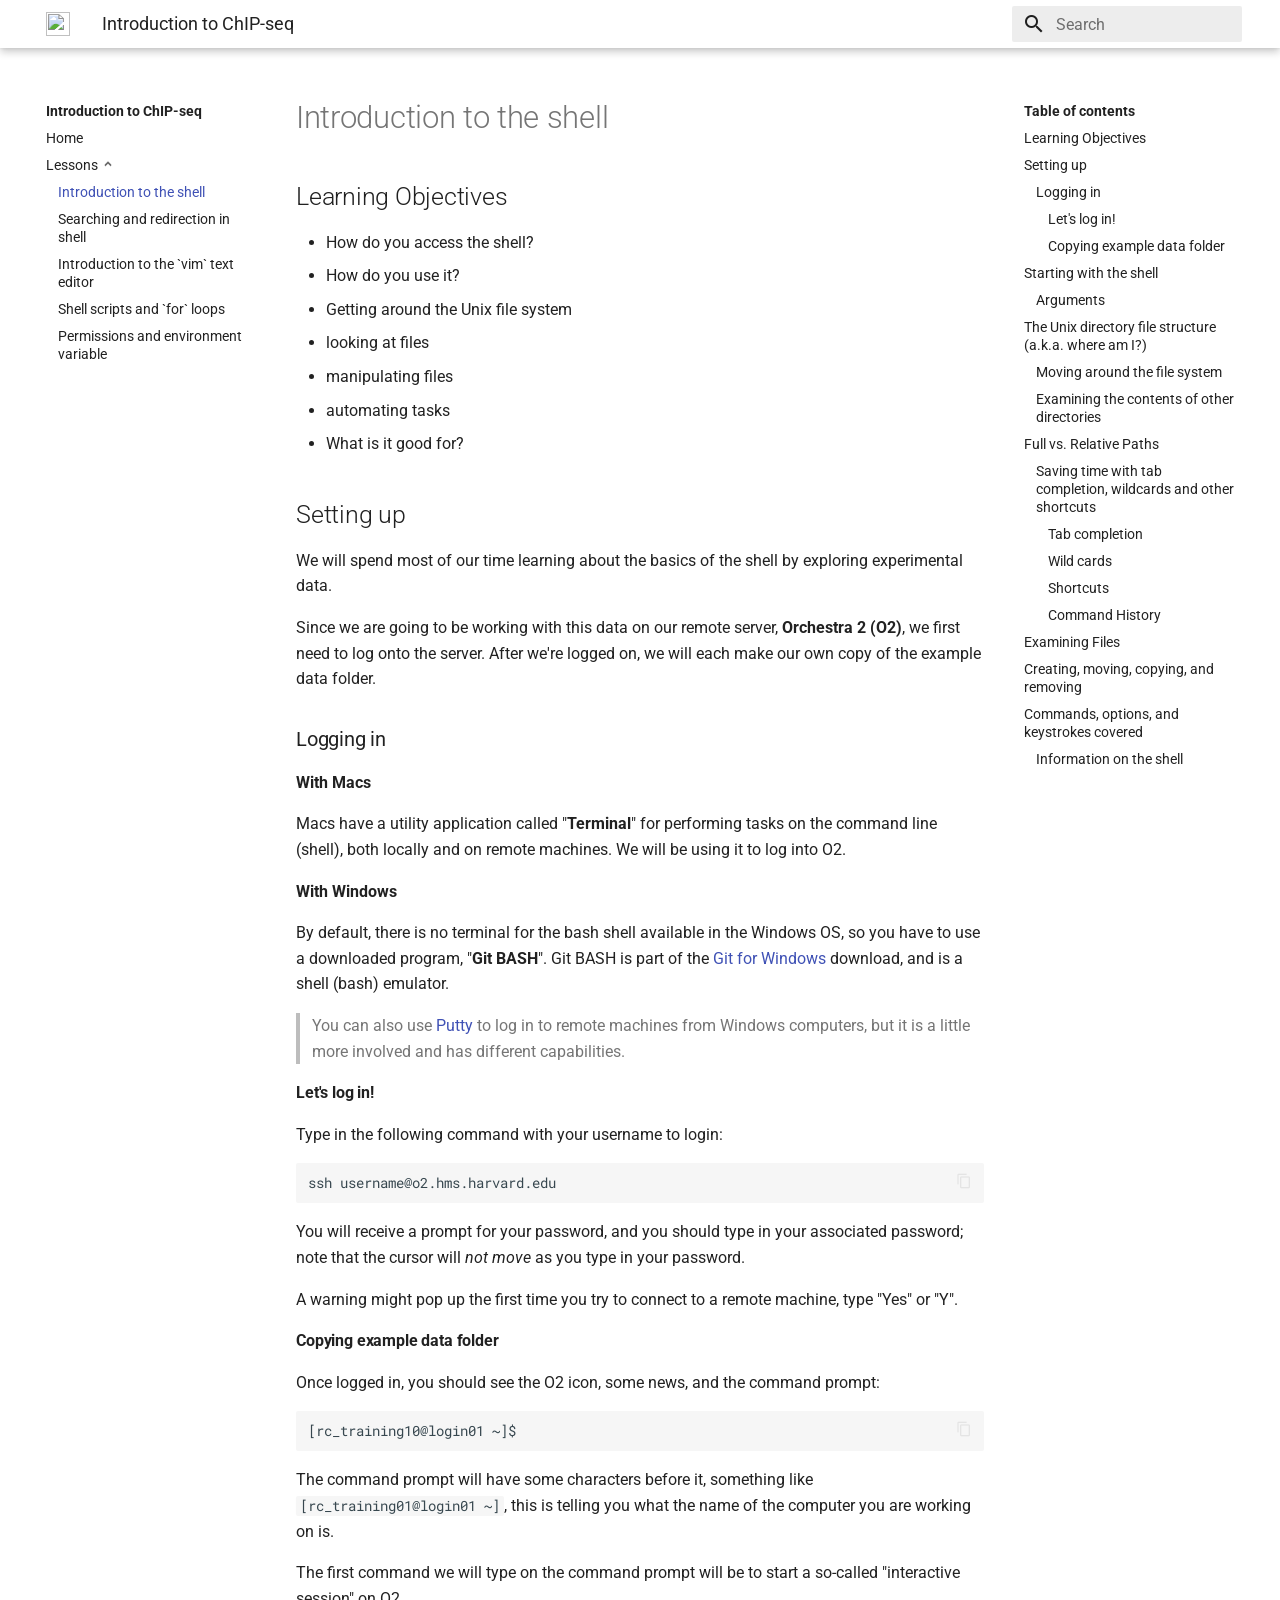
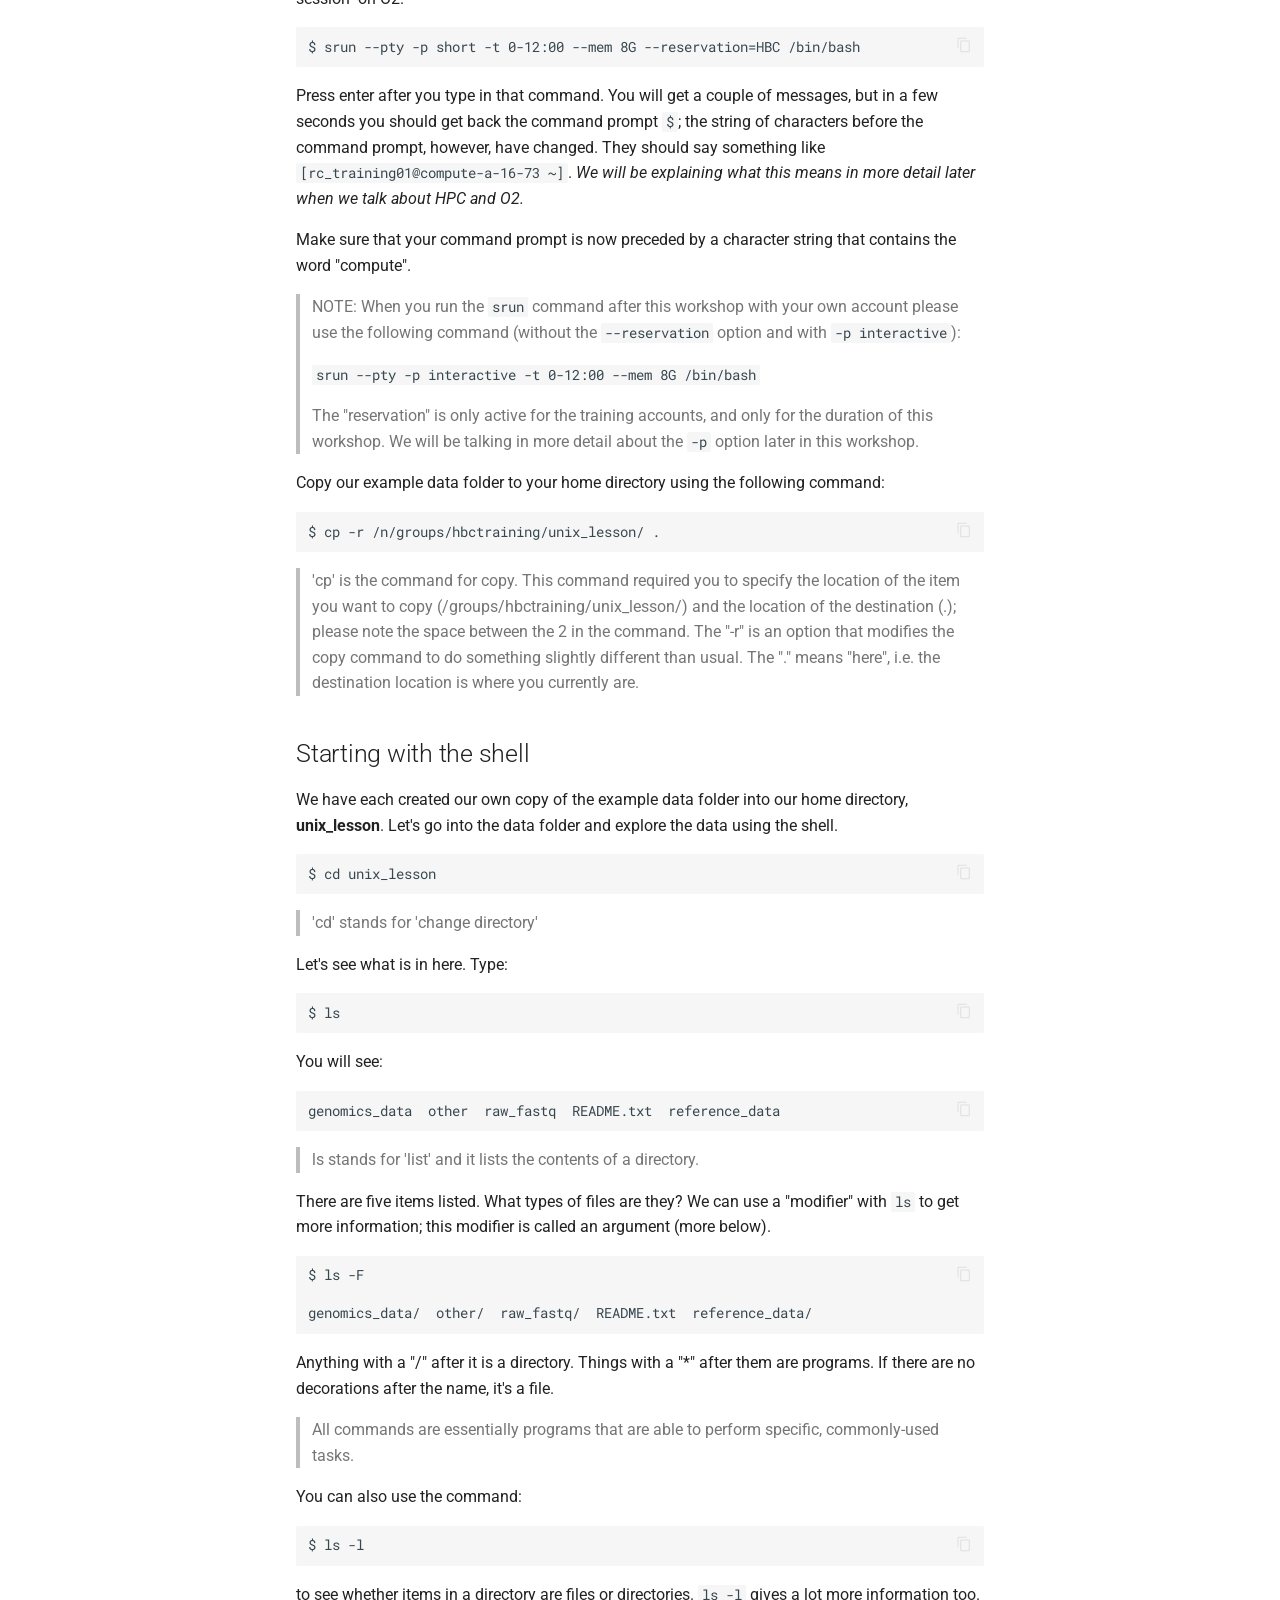
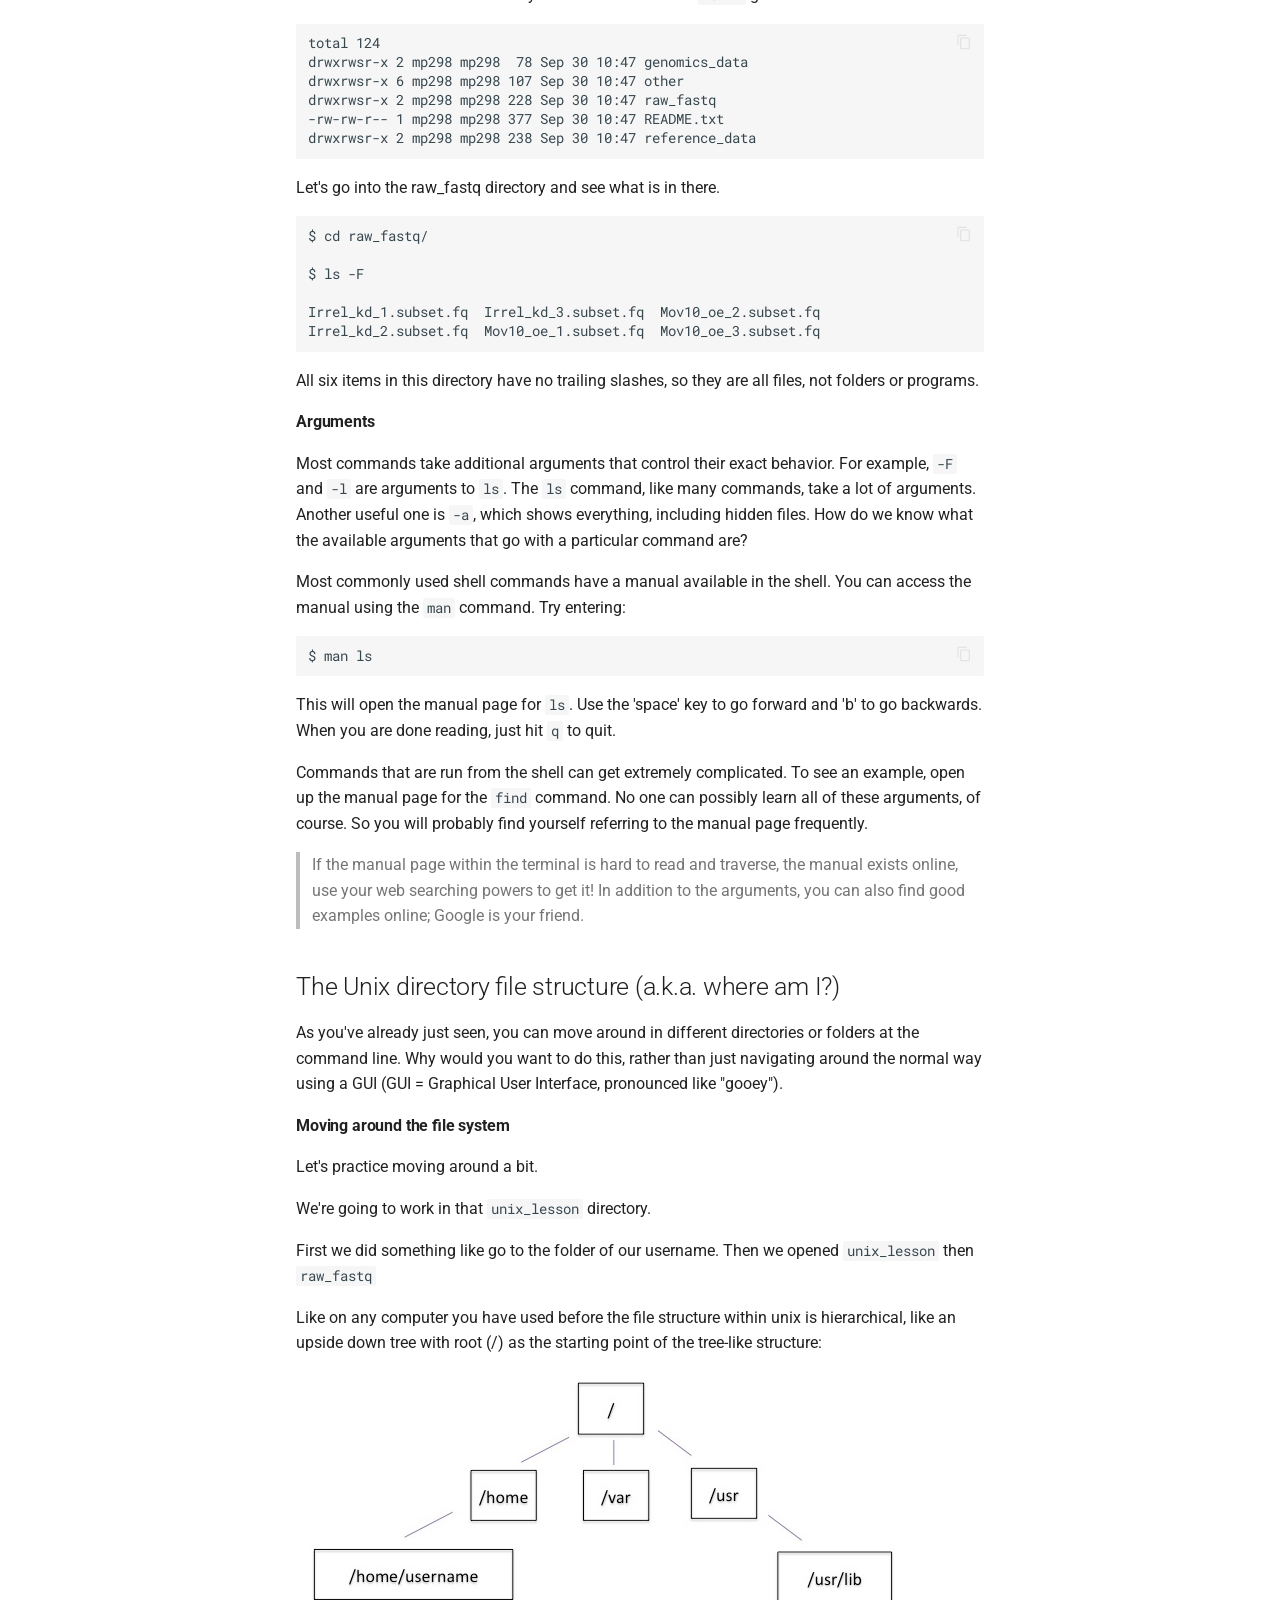
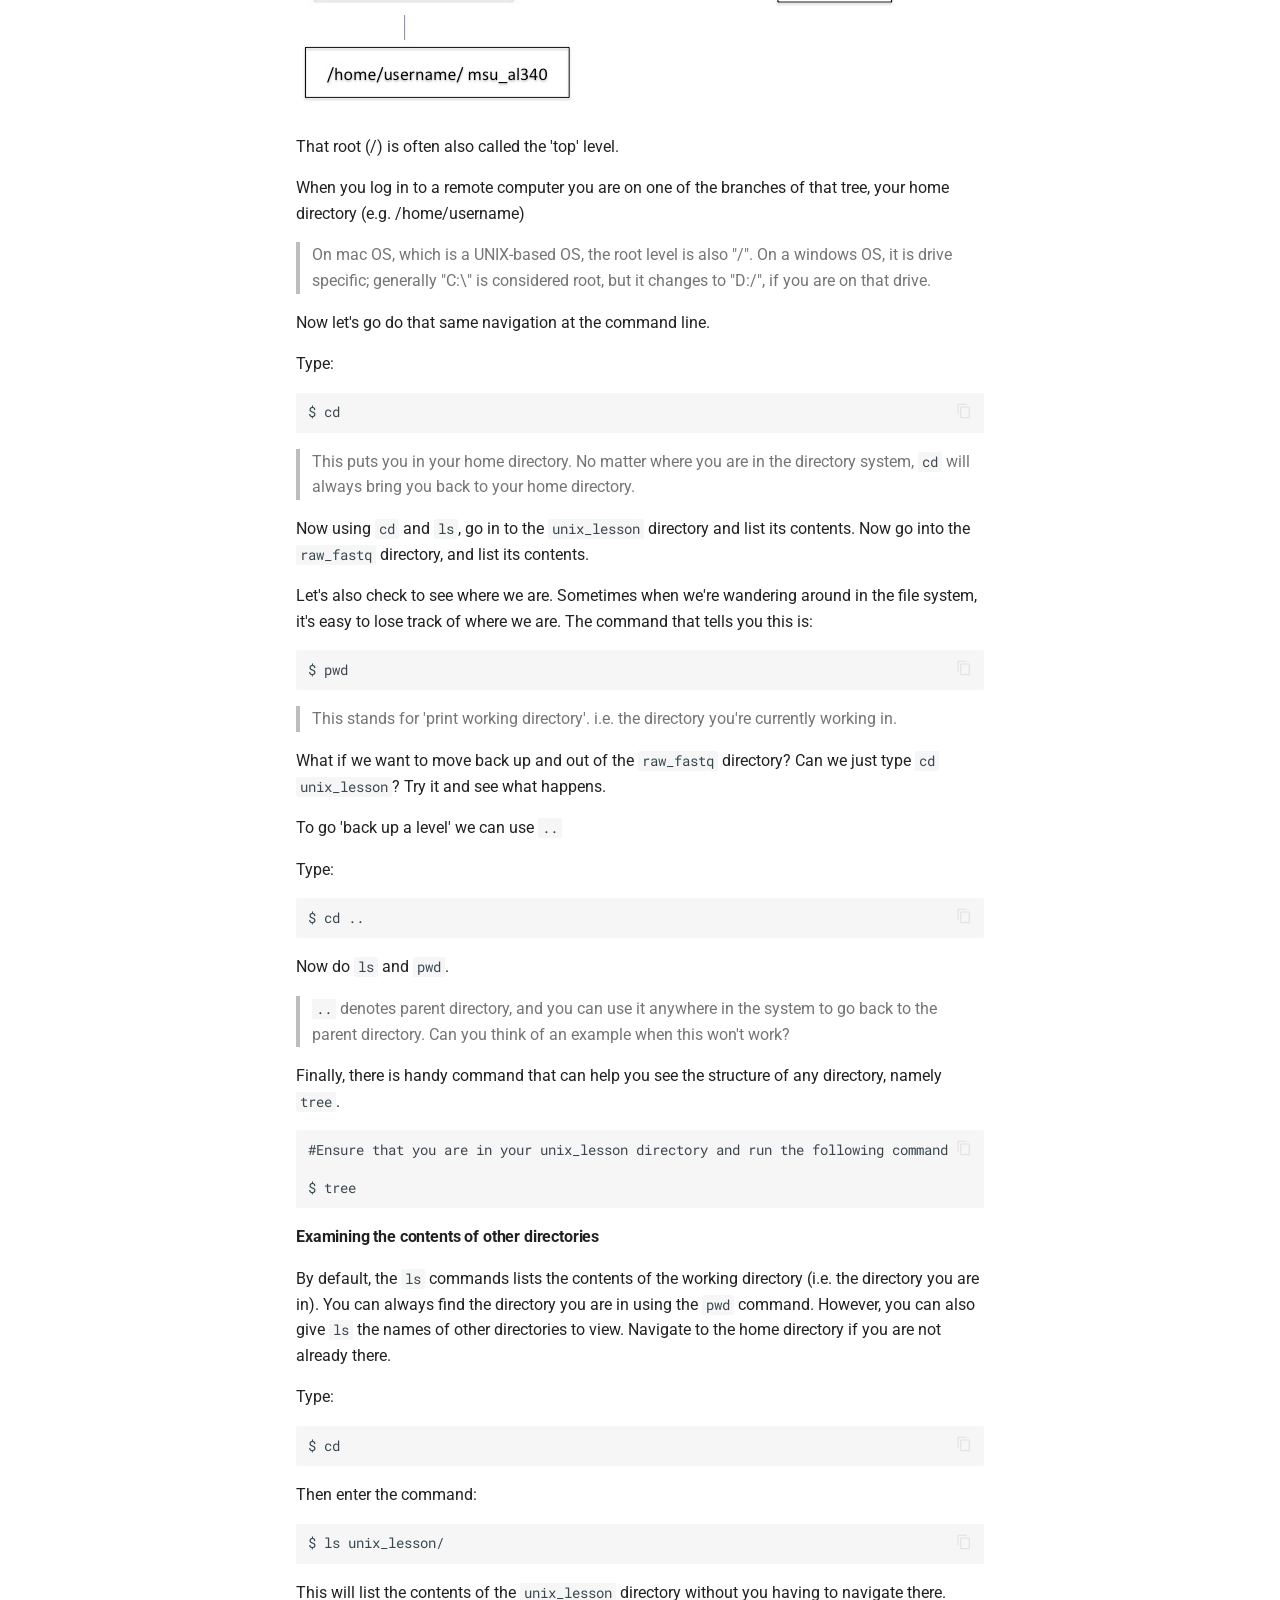
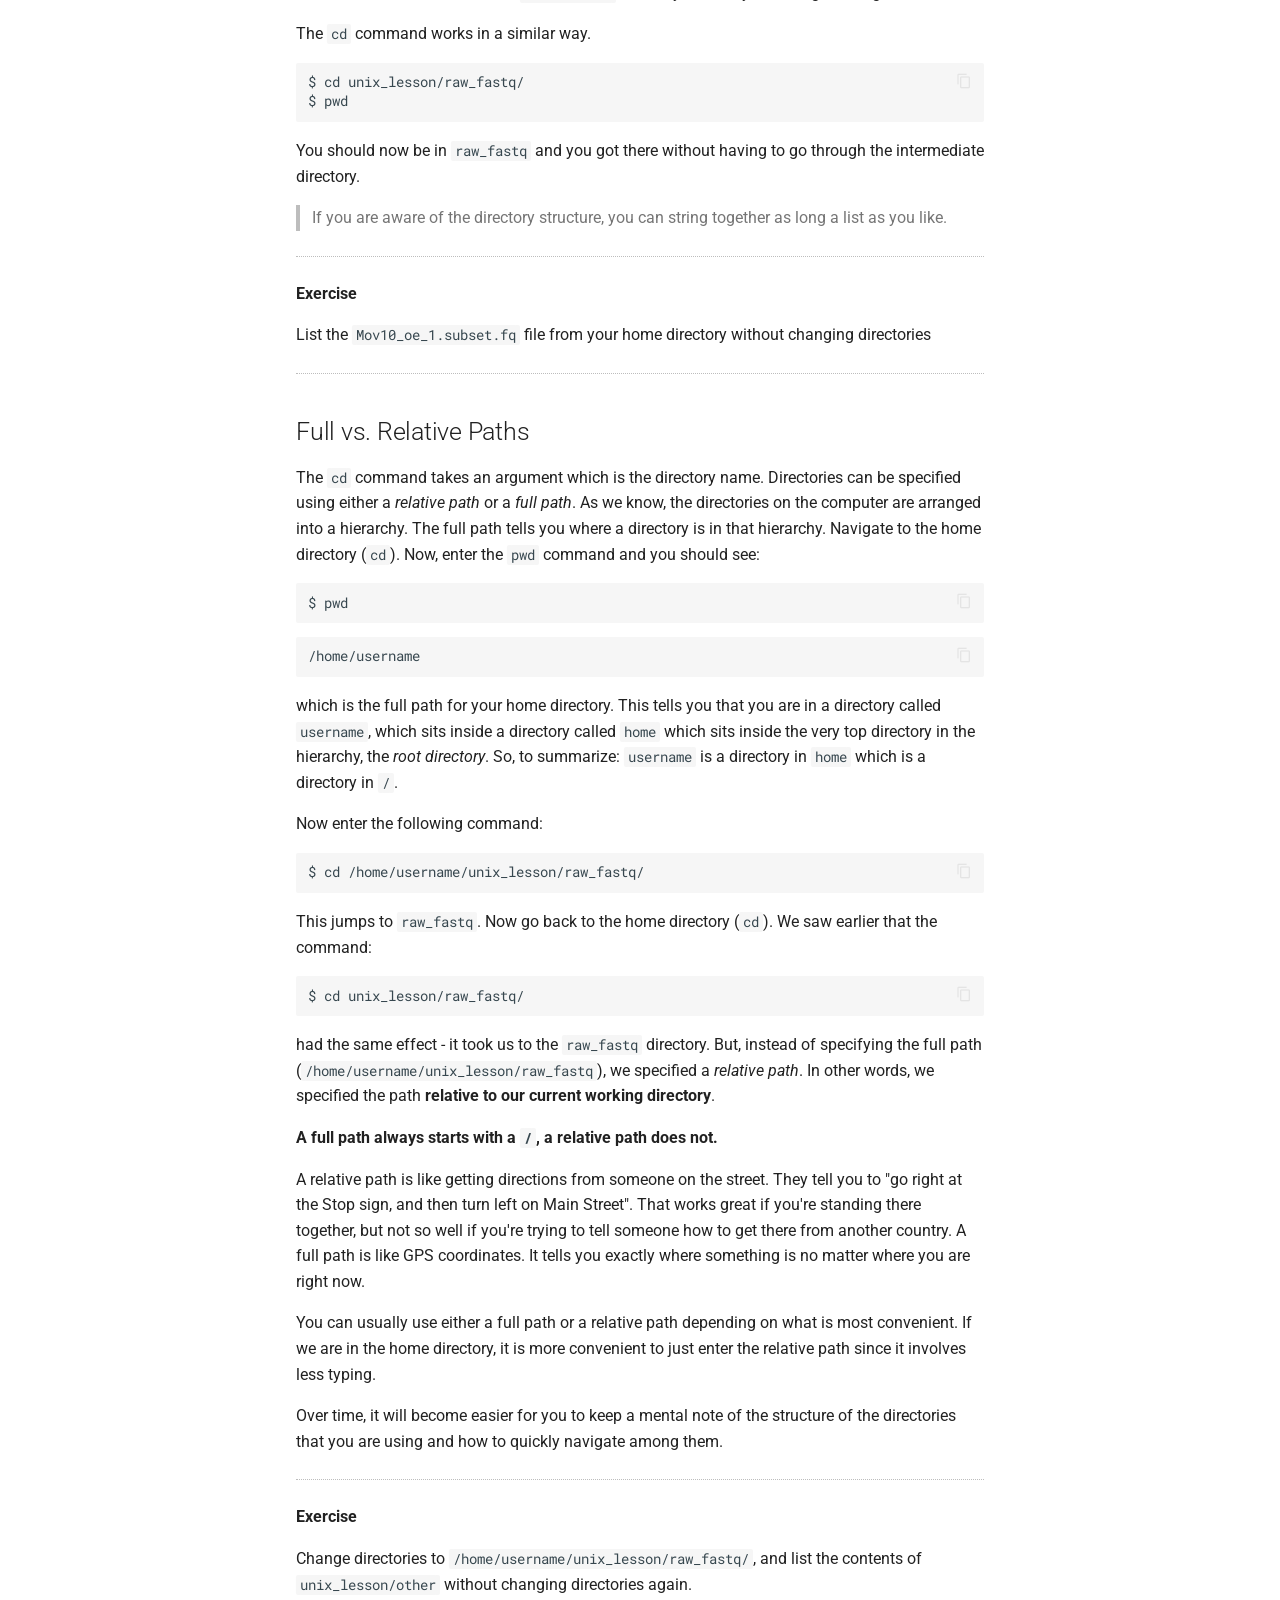
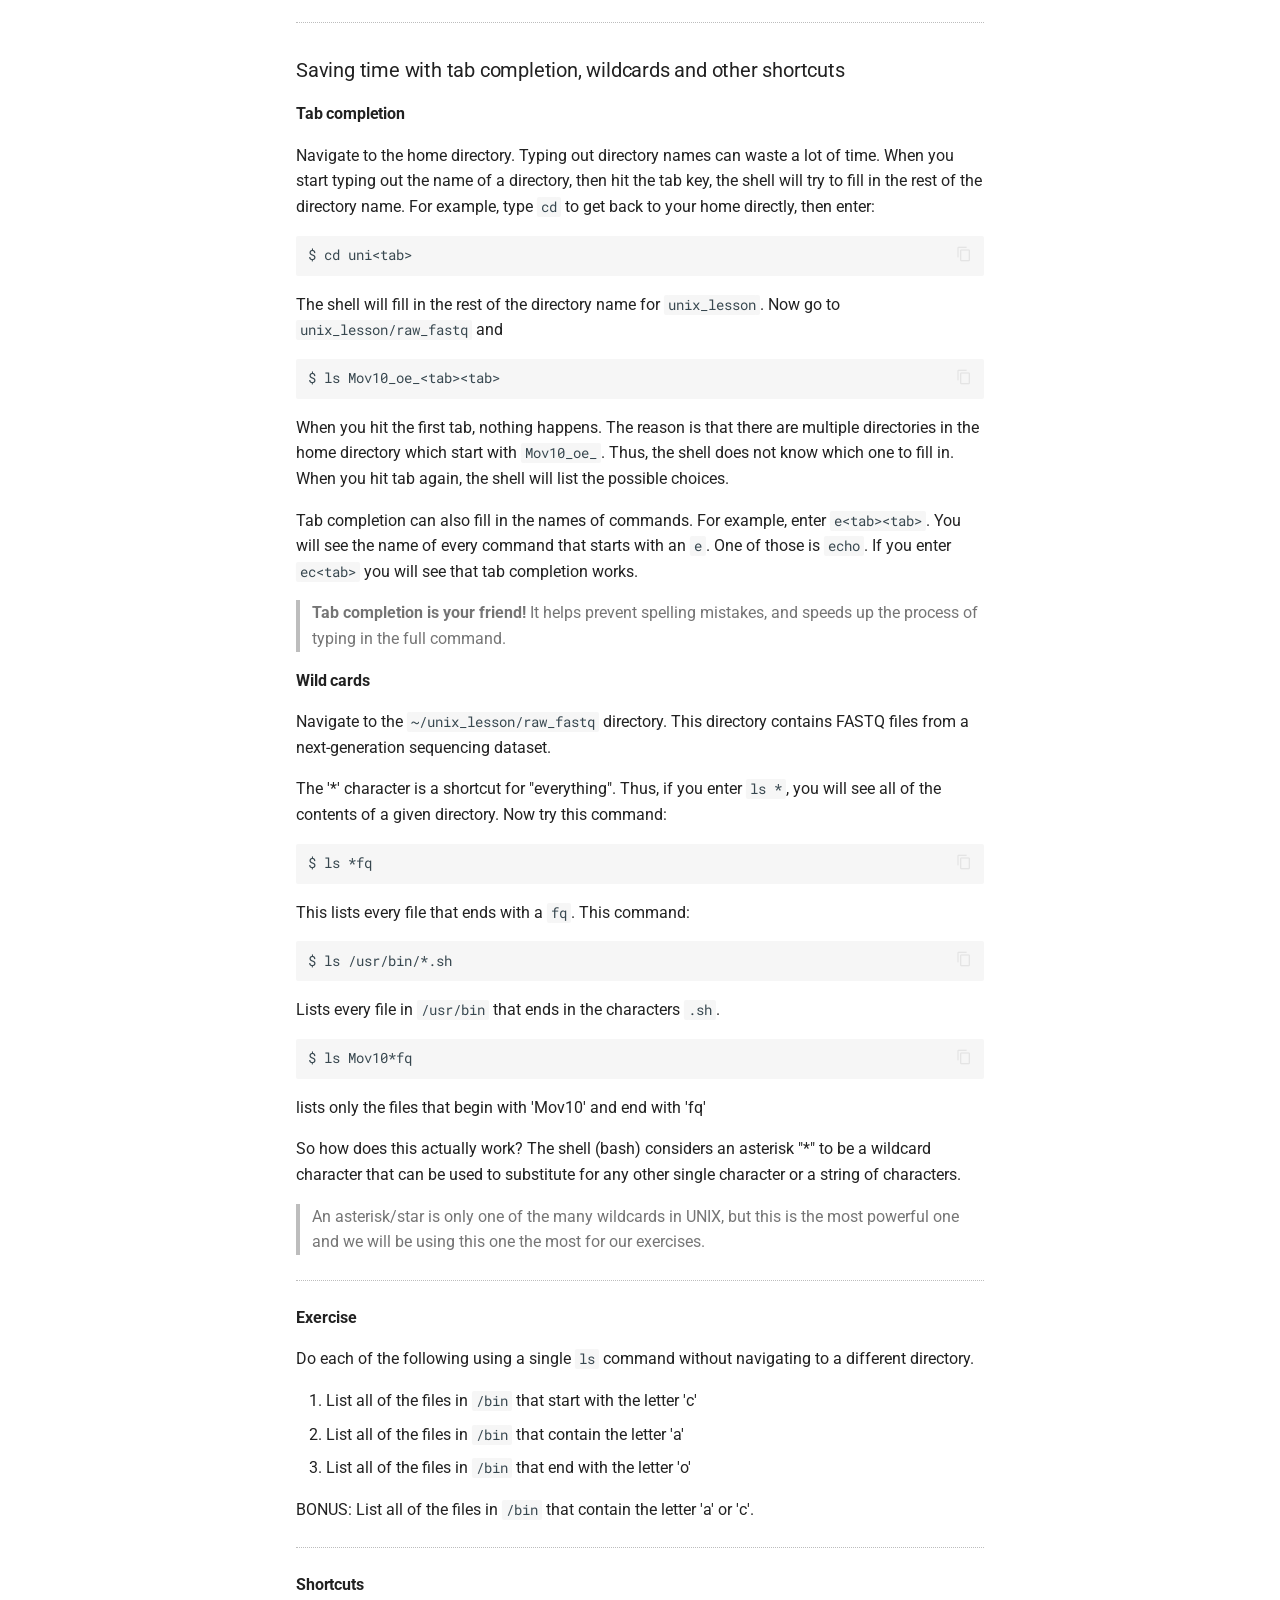
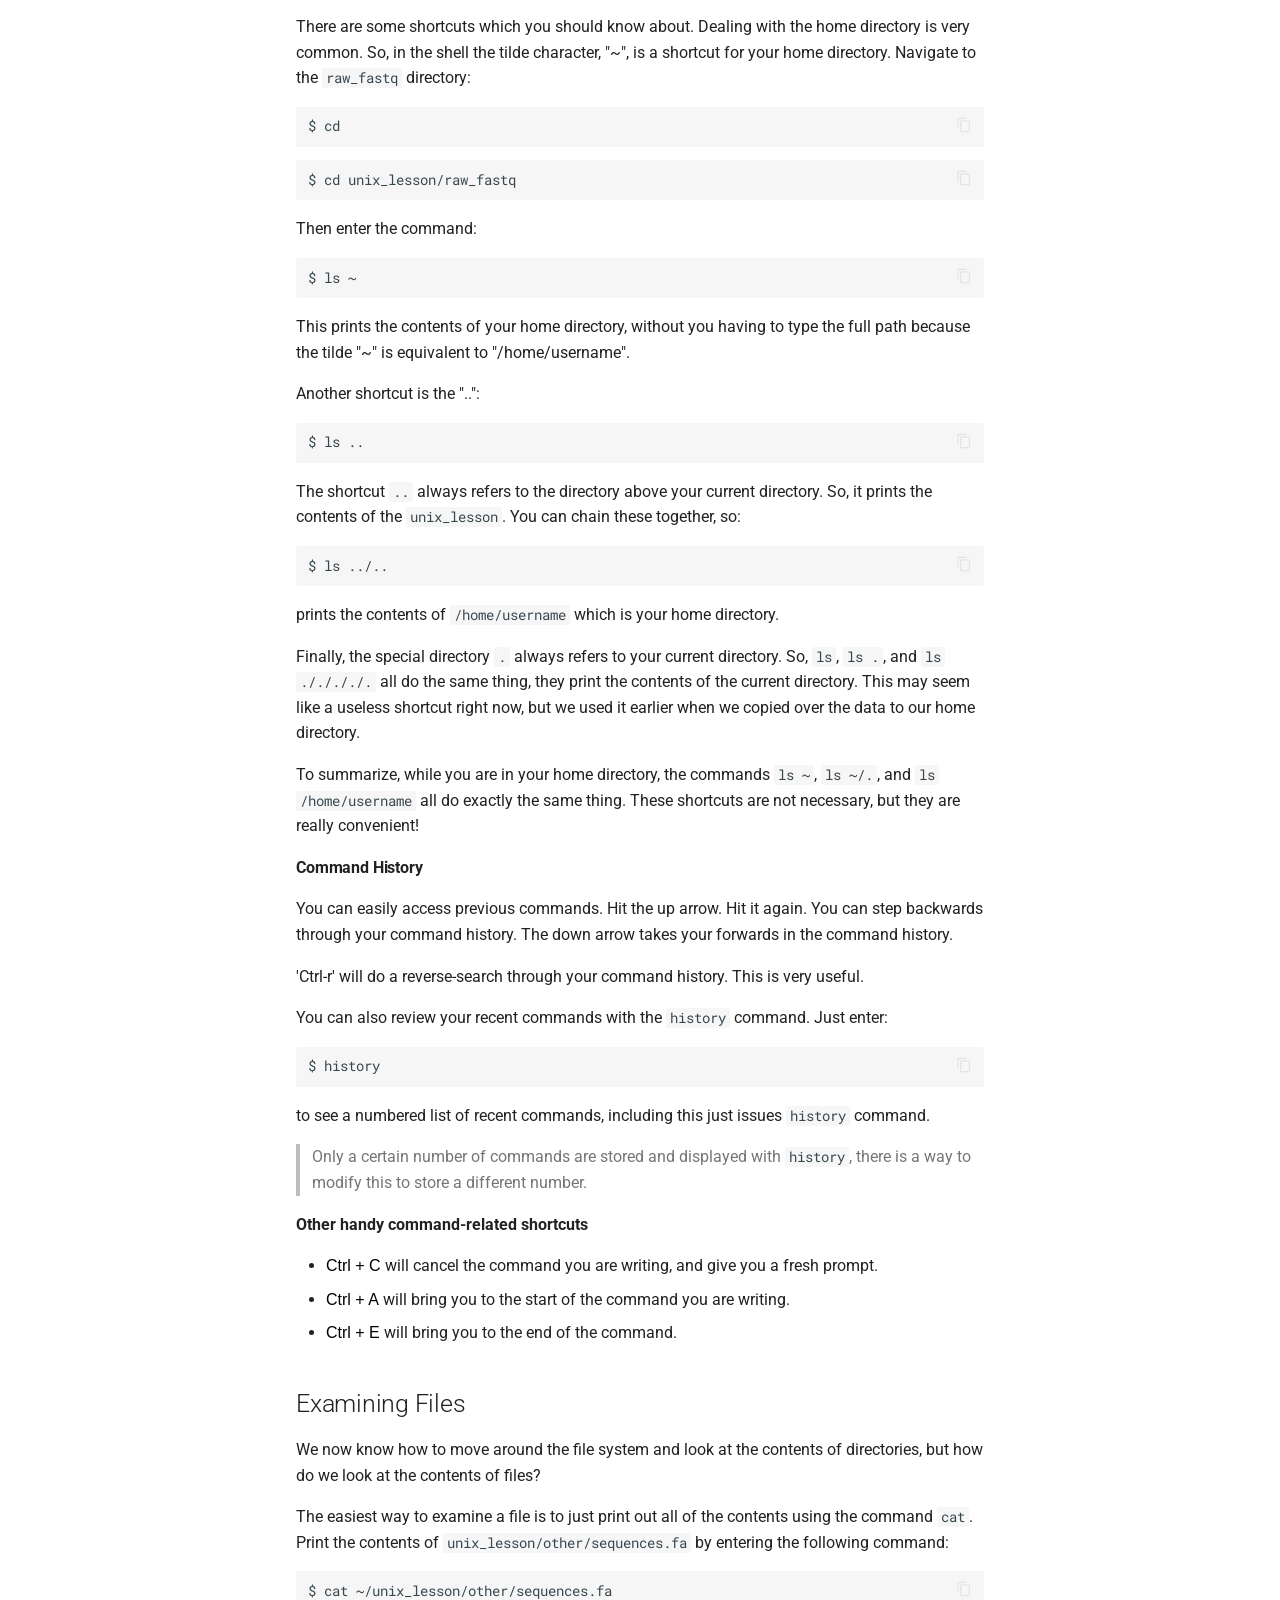
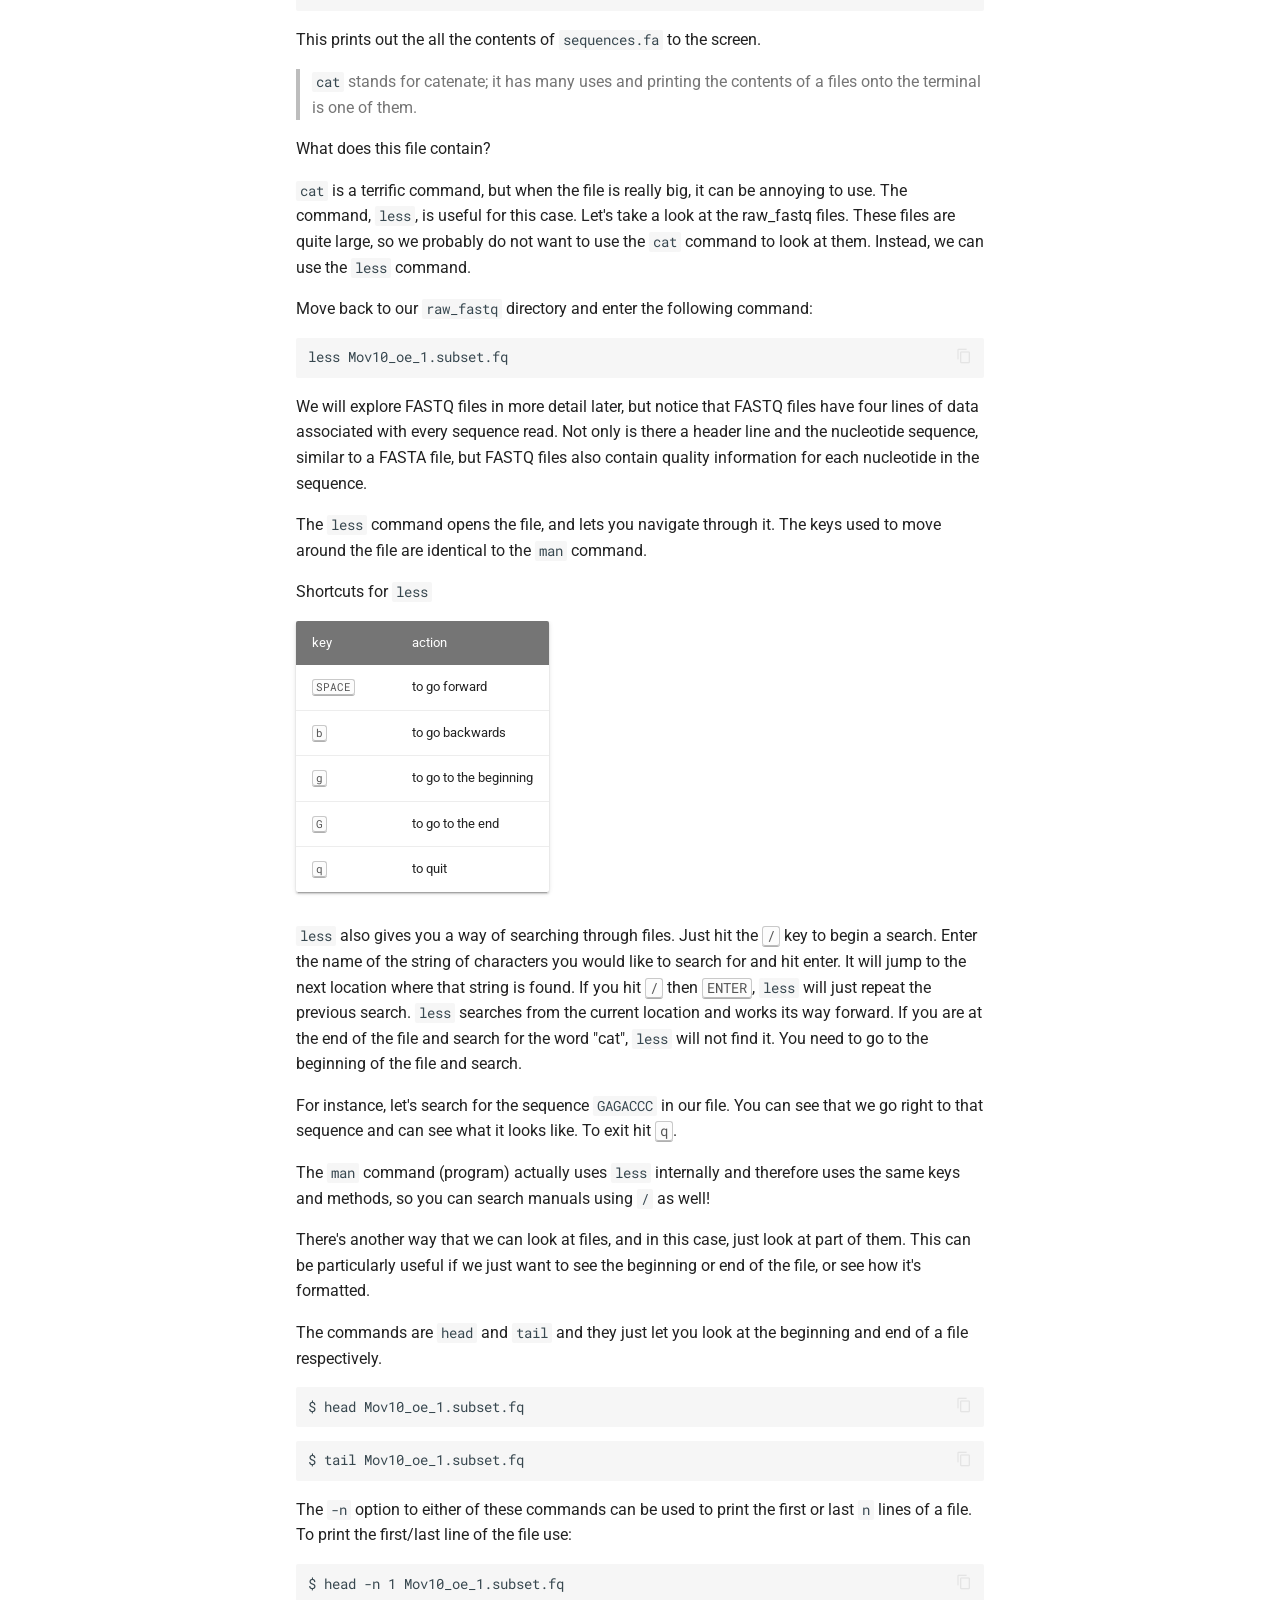
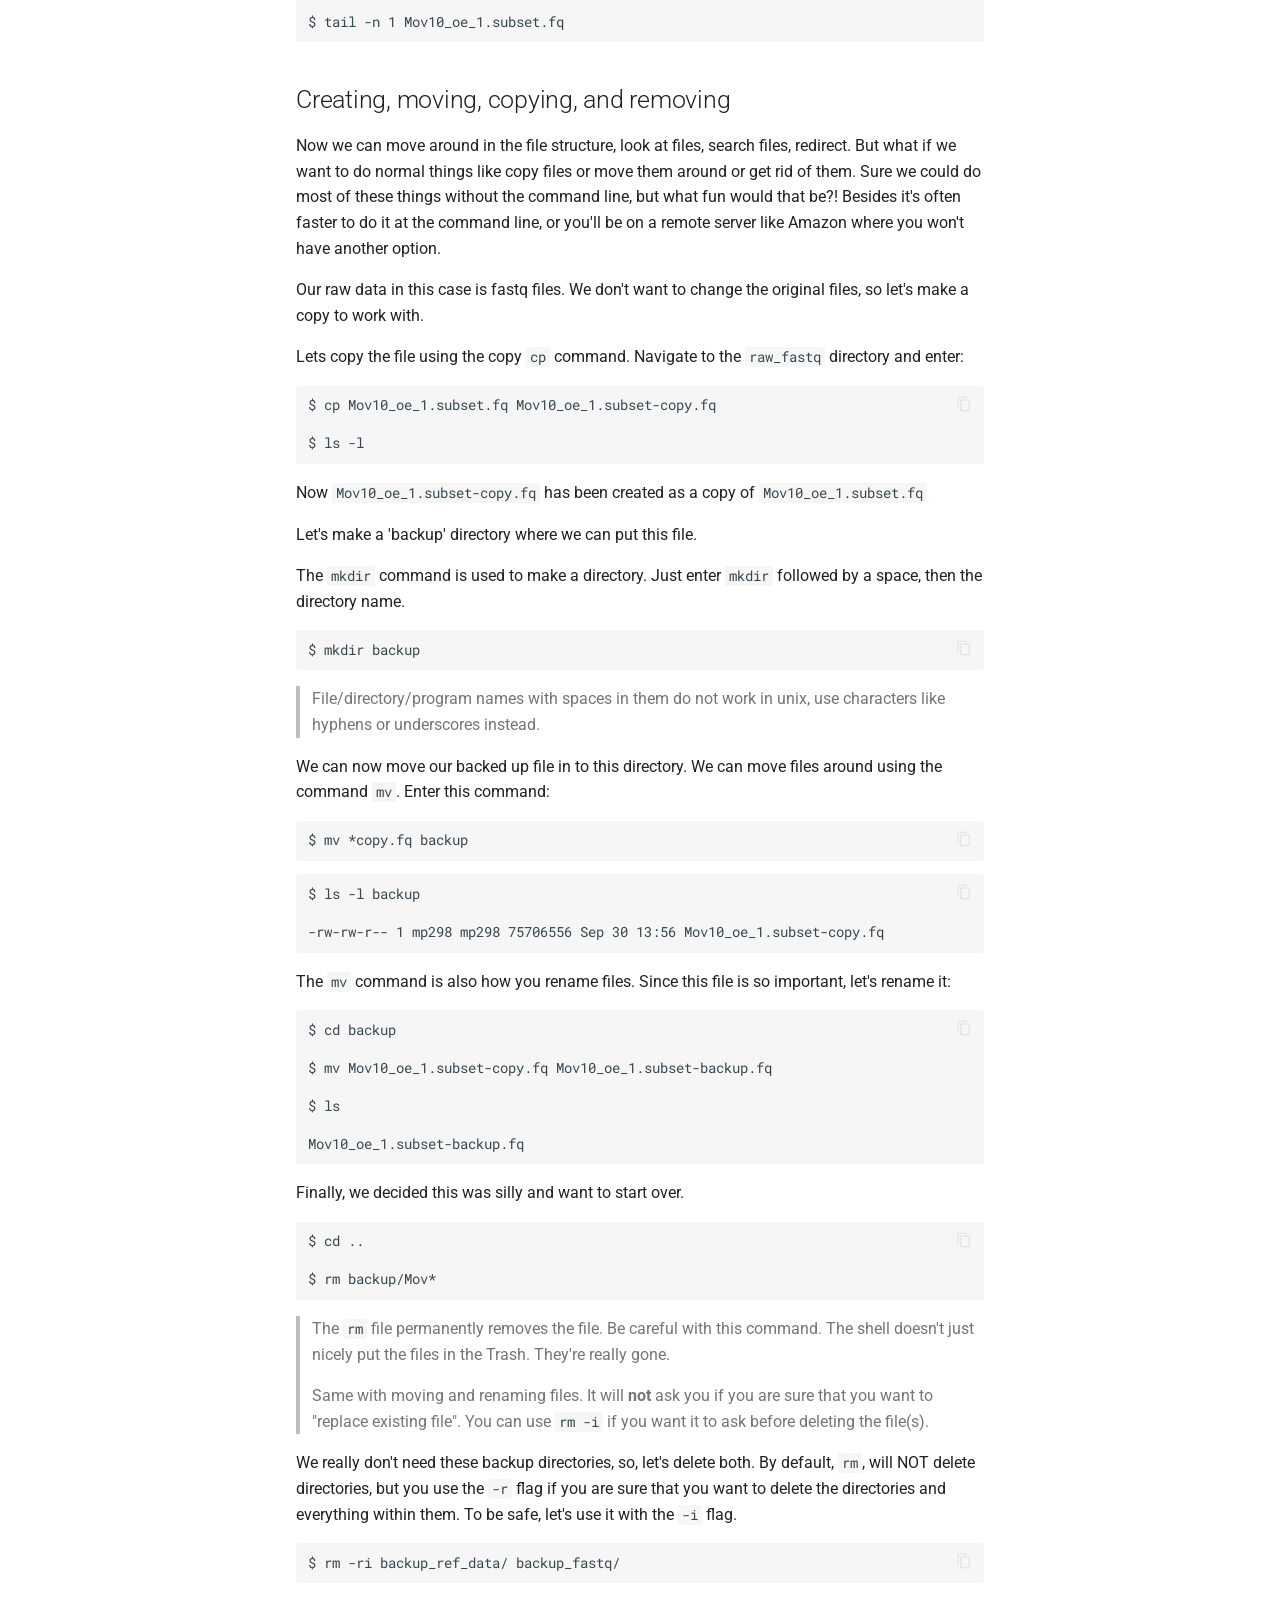
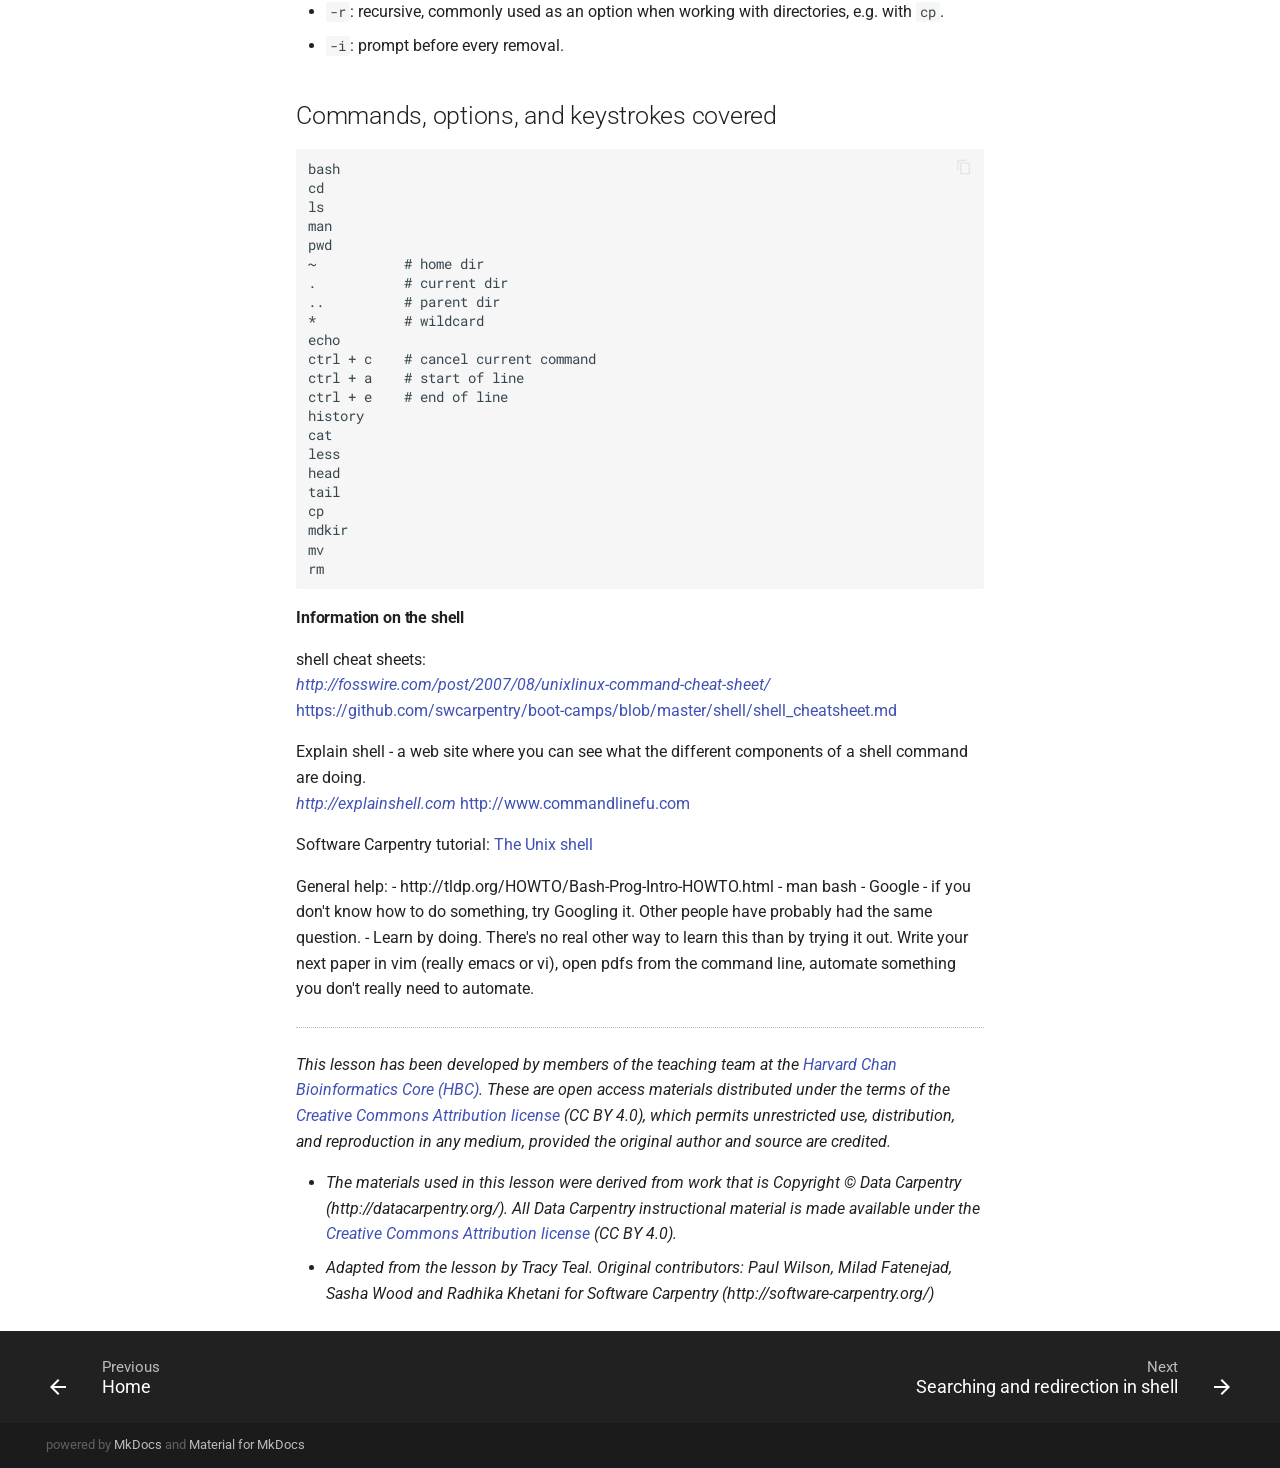
==== 01_the_filesystem/index.html @ 4e33686f "Deployed ab5f9e5 with MkDocs version: 0.17.4" ====
<!DOCTYPE html>
<html lang="en" class="no-js">
  <head>
    
      <meta charset="utf-8">
      <meta name="viewport" content="width=device-width,initial-scale=1">
      <meta http-equiv="x-ua-compatible" content="ie=edge">
      
      
      
        <meta name="author" content=""">
      
      
        <meta name="lang:clipboard.copy" content="Copy to clipboard">
      
        <meta name="lang:clipboard.copied" content="Copied to clipboard">
      
        <meta name="lang:search.language" content="en">
      
        <meta name="lang:search.pipeline.stopwords" content="True">
      
        <meta name="lang:search.pipeline.trimmer" content="True">
      
        <meta name="lang:search.result.none" content="No matching documents">
      
        <meta name="lang:search.result.one" content="1 matching document">
      
        <meta name="lang:search.result.other" content="# matching documents">
      
        <meta name="lang:search.tokenizer" content="[\s\-]+">
      
      <link rel="shortcut icon" href="../assets/images/favicon.png">
      <meta name="generator" content="mkdocs-0.17.4, mkdocs-material-2.9.2">
    
    
      
        <title>"The Shell"</title>
      
    
    
      <link rel="stylesheet" href="../assets/stylesheets/application.ba0fd1a6.css">
      
        <link rel="stylesheet" href="../assets/stylesheets/application-palette.6079476c.css">
      
      
        
        
        <meta name="theme-color" content="">
      
    
    
      <script src="../assets/javascripts/modernizr.1aa3b519.js"></script>
    
    
      <link href="https://fonts.gstatic.com" rel="preconnect" crossorigin>
      
        <link rel="stylesheet" href="https://fonts.googleapis.com/css?family=Roboto:300,400,400i,700|Roboto+Mono">
        <style>body,input{font-family:"Roboto","Helvetica Neue",Helvetica,Arial,sans-serif}code,kbd,pre{font-family:"Roboto Mono","Courier New",Courier,monospace}</style>
      
    
    <link rel="stylesheet" href="../assets/fonts/material-icons.css">
    
      <link rel="stylesheet" href="../extra.css">
    
    
  </head>
  
    
    
    <body dir="ltr" data-md-color-primary="white" data-md-color-accent="light-green">
  
    <svg class="md-svg">
      <defs>
        
        
      </defs>
    </svg>
    <input class="md-toggle" data-md-toggle="drawer" type="checkbox" id="__drawer" autocomplete="off">
    <input class="md-toggle" data-md-toggle="search" type="checkbox" id="__search" autocomplete="off">
    <label class="md-overlay" data-md-component="overlay" for="__drawer"></label>
    
      <a href="#learning-objectives" tabindex="1" class="md-skip">
        Skip to content
      </a>
    
    
      <header class="md-header" data-md-component="header">
  <nav class="md-header-nav md-grid">
    <div class="md-flex">
      <div class="md-flex__cell md-flex__cell--shrink">
        <a href=".." title="Introduction to ChIP-seq" class="md-header-nav__button md-logo">
          
            <img src="../images/dna-sequence-1600x800.jpg" width="24" height="24">
          
        </a>
      </div>
      <div class="md-flex__cell md-flex__cell--shrink">
        <label class="md-icon md-icon--menu md-header-nav__button" for="__drawer"></label>
      </div>
      <div class="md-flex__cell md-flex__cell--stretch">
        <div class="md-flex__ellipsis md-header-nav__title" data-md-component="title">
          
            
              <span class="md-header-nav__topic">
                Introduction to ChIP-seq
              </span>
              <span class="md-header-nav__topic">
                Introduction to the shell
              </span>
            
          
        </div>
      </div>
      <div class="md-flex__cell md-flex__cell--shrink">
        
          
            <label class="md-icon md-icon--search md-header-nav__button" for="__search"></label>
            
<div class="md-search" data-md-component="search" role="dialog">
  <label class="md-search__overlay" for="__search"></label>
  <div class="md-search__inner" role="search">
    <form class="md-search__form" name="search">
      <input type="text" class="md-search__input" name="query" placeholder="Search" autocapitalize="off" autocorrect="off" autocomplete="off" spellcheck="false" data-md-component="query" data-md-state="active">
      <label class="md-icon md-search__icon" for="__search"></label>
      <button type="reset" class="md-icon md-search__icon" data-md-component="reset" tabindex="-1">
        &#xE5CD;
      </button>
    </form>
    <div class="md-search__output">
      <div class="md-search__scrollwrap" data-md-scrollfix>
        <div class="md-search-result" data-md-component="result">
          <div class="md-search-result__meta">
            Type to start searching
          </div>
          <ol class="md-search-result__list"></ol>
        </div>
      </div>
    </div>
  </div>
</div>
          
        
      </div>
      
    </div>
  </nav>
</header>
    
    <div class="md-container">
      
        
      
      
      <main class="md-main">
        <div class="md-main__inner md-grid" data-md-component="container">
          
            
              <div class="md-sidebar md-sidebar--primary" data-md-component="navigation">
                <div class="md-sidebar__scrollwrap">
                  <div class="md-sidebar__inner">
                    <nav class="md-nav md-nav--primary" data-md-level="0">
  <label class="md-nav__title md-nav__title--site" for="__drawer">
    <span class="md-nav__button md-logo">
      
        <img src="../images/dna-sequence-1600x800.jpg" width="48" height="48">
      
    </span>
    Introduction to ChIP-seq
  </label>
  
  <ul class="md-nav__list" data-md-scrollfix>
    
      
      
      


  <li class="md-nav__item">
    <a href=".." title="Home" class="md-nav__link">
      Home
    </a>
  </li>

    
      
      
      

  


  <li class="md-nav__item md-nav__item--active md-nav__item--nested">
    
      <input class="md-toggle md-nav__toggle" data-md-toggle="nav-2" type="checkbox" id="nav-2" checked>
    
    <label class="md-nav__link" for="nav-2">
      Lessons
    </label>
    <nav class="md-nav" data-md-component="collapsible" data-md-level="1">
      <label class="md-nav__title" for="nav-2">
        Lessons
      </label>
      <ul class="md-nav__list" data-md-scrollfix>
        
        
          
          
          

  


  <li class="md-nav__item md-nav__item--active">
    
    <input class="md-toggle md-nav__toggle" data-md-toggle="toc" type="checkbox" id="__toc">
    
    
      <label class="md-nav__link md-nav__link--active" for="__toc">
        Introduction to the shell
      </label>
    
    <a href="./" title="Introduction to the shell" class="md-nav__link md-nav__link--active">
      Introduction to the shell
    </a>
    
      
<nav class="md-nav md-nav--secondary">
  
  
  
    <label class="md-nav__title" for="__toc">Table of contents</label>
    <ul class="md-nav__list" data-md-scrollfix>
      
        <li class="md-nav__item">
  <a href="#learning-objectives" title="Learning Objectives" class="md-nav__link">
    Learning Objectives
  </a>
  
</li>
      
        <li class="md-nav__item">
  <a href="#setting-up" title="Setting up" class="md-nav__link">
    Setting up
  </a>
  
    <nav class="md-nav">
      <ul class="md-nav__list">
        
          <li class="md-nav__item">
  <a href="#logging-in" title="Logging in" class="md-nav__link">
    Logging in
  </a>
  
    <nav class="md-nav">
      <ul class="md-nav__list">
        
          <li class="md-nav__item">
  <a href="#lets-log-in" title="Let's log in!" class="md-nav__link">
    Let's log in!
  </a>
  
</li>
        
          <li class="md-nav__item">
  <a href="#copying-example-data-folder" title="Copying example data folder" class="md-nav__link">
    Copying example data folder
  </a>
  
</li>
        
      </ul>
    </nav>
  
</li>
        
      </ul>
    </nav>
  
</li>
      
        <li class="md-nav__item">
  <a href="#starting-with-the-shell" title="Starting with the shell" class="md-nav__link">
    Starting with the shell
  </a>
  
    <nav class="md-nav">
      <ul class="md-nav__list">
        
          <li class="md-nav__item">
  <a href="#arguments" title="Arguments" class="md-nav__link">
    Arguments
  </a>
  
</li>
        
      </ul>
    </nav>
  
</li>
      
        <li class="md-nav__item">
  <a href="#the-unix-directory-file-structure-aka-where-am-i" title="The Unix directory file structure (a.k.a. where am I?)" class="md-nav__link">
    The Unix directory file structure (a.k.a. where am I?)
  </a>
  
    <nav class="md-nav">
      <ul class="md-nav__list">
        
          <li class="md-nav__item">
  <a href="#moving-around-the-file-system" title="Moving around the file system" class="md-nav__link">
    Moving around the file system
  </a>
  
</li>
        
          <li class="md-nav__item">
  <a href="#examining-the-contents-of-other-directories" title="Examining the contents of other directories" class="md-nav__link">
    Examining the contents of other directories
  </a>
  
</li>
        
      </ul>
    </nav>
  
</li>
      
        <li class="md-nav__item">
  <a href="#full-vs-relative-paths" title="Full vs. Relative Paths" class="md-nav__link">
    Full vs. Relative Paths
  </a>
  
    <nav class="md-nav">
      <ul class="md-nav__list">
        
          <li class="md-nav__item">
  <a href="#saving-time-with-tab-completion-wildcards-and-other-shortcuts" title="Saving time with tab completion, wildcards and other shortcuts" class="md-nav__link">
    Saving time with tab completion, wildcards and other shortcuts
  </a>
  
    <nav class="md-nav">
      <ul class="md-nav__list">
        
          <li class="md-nav__item">
  <a href="#tab-completion" title="Tab completion" class="md-nav__link">
    Tab completion
  </a>
  
</li>
        
          <li class="md-nav__item">
  <a href="#wild-cards" title="Wild cards" class="md-nav__link">
    Wild cards
  </a>
  
</li>
        
          <li class="md-nav__item">
  <a href="#shortcuts" title="Shortcuts" class="md-nav__link">
    Shortcuts
  </a>
  
</li>
        
          <li class="md-nav__item">
  <a href="#command-history" title="Command History" class="md-nav__link">
    Command History
  </a>
  
</li>
        
      </ul>
    </nav>
  
</li>
        
      </ul>
    </nav>
  
</li>
      
        <li class="md-nav__item">
  <a href="#examining-files" title="Examining Files" class="md-nav__link">
    Examining Files
  </a>
  
</li>
      
        <li class="md-nav__item">
  <a href="#creating-moving-copying-and-removing" title="Creating, moving, copying, and removing" class="md-nav__link">
    Creating, moving, copying, and removing
  </a>
  
</li>
      
        <li class="md-nav__item">
  <a href="#commands-options-and-keystrokes-covered" title="Commands, options, and keystrokes covered" class="md-nav__link">
    Commands, options, and keystrokes covered
  </a>
  
    <nav class="md-nav">
      <ul class="md-nav__list">
        
          <li class="md-nav__item">
  <a href="#information-on-the-shell" title="Information on the shell" class="md-nav__link">
    Information on the shell
  </a>
  
</li>
        
      </ul>
    </nav>
  
</li>
      
      
      
      
      
    </ul>
  
</nav>
    
  </li>

        
          
          
          


  <li class="md-nav__item">
    <a href="../02_searching_files/" title="Searching and redirection in shell" class="md-nav__link">
      Searching and redirection in shell
    </a>
  </li>

        
          
          
          


  <li class="md-nav__item">
    <a href="../03_vim/" title="Introduction to the `vim` text editor" class="md-nav__link">
      Introduction to the `vim` text editor
    </a>
  </li>

        
          
          
          


  <li class="md-nav__item">
    <a href="../04_loops_and_scripts/" title="Shell scripts and `for` loops" class="md-nav__link">
      Shell scripts and `for` loops
    </a>
  </li>

        
          
          
          


  <li class="md-nav__item">
    <a href="../05_permissions_and_environment_variables/" title="Permissions and environment variable" class="md-nav__link">
      Permissions and environment variable
    </a>
  </li>

        
      </ul>
    </nav>
  </li>

    
  </ul>
</nav>
                  </div>
                </div>
              </div>
            
            
              <div class="md-sidebar md-sidebar--secondary" data-md-component="toc">
                <div class="md-sidebar__scrollwrap">
                  <div class="md-sidebar__inner">
                    
<nav class="md-nav md-nav--secondary">
  
  
  
    <label class="md-nav__title" for="__toc">Table of contents</label>
    <ul class="md-nav__list" data-md-scrollfix>
      
        <li class="md-nav__item">
  <a href="#learning-objectives" title="Learning Objectives" class="md-nav__link">
    Learning Objectives
  </a>
  
</li>
      
        <li class="md-nav__item">
  <a href="#setting-up" title="Setting up" class="md-nav__link">
    Setting up
  </a>
  
    <nav class="md-nav">
      <ul class="md-nav__list">
        
          <li class="md-nav__item">
  <a href="#logging-in" title="Logging in" class="md-nav__link">
    Logging in
  </a>
  
    <nav class="md-nav">
      <ul class="md-nav__list">
        
          <li class="md-nav__item">
  <a href="#lets-log-in" title="Let's log in!" class="md-nav__link">
    Let's log in!
  </a>
  
</li>
        
          <li class="md-nav__item">
  <a href="#copying-example-data-folder" title="Copying example data folder" class="md-nav__link">
    Copying example data folder
  </a>
  
</li>
        
      </ul>
    </nav>
  
</li>
        
      </ul>
    </nav>
  
</li>
      
        <li class="md-nav__item">
  <a href="#starting-with-the-shell" title="Starting with the shell" class="md-nav__link">
    Starting with the shell
  </a>
  
    <nav class="md-nav">
      <ul class="md-nav__list">
        
          <li class="md-nav__item">
  <a href="#arguments" title="Arguments" class="md-nav__link">
    Arguments
  </a>
  
</li>
        
      </ul>
    </nav>
  
</li>
      
        <li class="md-nav__item">
  <a href="#the-unix-directory-file-structure-aka-where-am-i" title="The Unix directory file structure (a.k.a. where am I?)" class="md-nav__link">
    The Unix directory file structure (a.k.a. where am I?)
  </a>
  
    <nav class="md-nav">
      <ul class="md-nav__list">
        
          <li class="md-nav__item">
  <a href="#moving-around-the-file-system" title="Moving around the file system" class="md-nav__link">
    Moving around the file system
  </a>
  
</li>
        
          <li class="md-nav__item">
  <a href="#examining-the-contents-of-other-directories" title="Examining the contents of other directories" class="md-nav__link">
    Examining the contents of other directories
  </a>
  
</li>
        
      </ul>
    </nav>
  
</li>
      
        <li class="md-nav__item">
  <a href="#full-vs-relative-paths" title="Full vs. Relative Paths" class="md-nav__link">
    Full vs. Relative Paths
  </a>
  
    <nav class="md-nav">
      <ul class="md-nav__list">
        
          <li class="md-nav__item">
  <a href="#saving-time-with-tab-completion-wildcards-and-other-shortcuts" title="Saving time with tab completion, wildcards and other shortcuts" class="md-nav__link">
    Saving time with tab completion, wildcards and other shortcuts
  </a>
  
    <nav class="md-nav">
      <ul class="md-nav__list">
        
          <li class="md-nav__item">
  <a href="#tab-completion" title="Tab completion" class="md-nav__link">
    Tab completion
  </a>
  
</li>
        
          <li class="md-nav__item">
  <a href="#wild-cards" title="Wild cards" class="md-nav__link">
    Wild cards
  </a>
  
</li>
        
          <li class="md-nav__item">
  <a href="#shortcuts" title="Shortcuts" class="md-nav__link">
    Shortcuts
  </a>
  
</li>
        
          <li class="md-nav__item">
  <a href="#command-history" title="Command History" class="md-nav__link">
    Command History
  </a>
  
</li>
        
      </ul>
    </nav>
  
</li>
        
      </ul>
    </nav>
  
</li>
      
        <li class="md-nav__item">
  <a href="#examining-files" title="Examining Files" class="md-nav__link">
    Examining Files
  </a>
  
</li>
      
        <li class="md-nav__item">
  <a href="#creating-moving-copying-and-removing" title="Creating, moving, copying, and removing" class="md-nav__link">
    Creating, moving, copying, and removing
  </a>
  
</li>
      
        <li class="md-nav__item">
  <a href="#commands-options-and-keystrokes-covered" title="Commands, options, and keystrokes covered" class="md-nav__link">
    Commands, options, and keystrokes covered
  </a>
  
    <nav class="md-nav">
      <ul class="md-nav__list">
        
          <li class="md-nav__item">
  <a href="#information-on-the-shell" title="Information on the shell" class="md-nav__link">
    Information on the shell
  </a>
  
</li>
        
      </ul>
    </nav>
  
</li>
      
      
      
      
      
    </ul>
  
</nav>
                  </div>
                </div>
              </div>
            
          
          <div class="md-content">
            <article class="md-content__inner md-typeset">
              
                
                
                  <h1>Introduction to the shell</h1>
                
                <h2 id="learning-objectives">Learning Objectives</h2>
<ul>
<li>How do you access the shell?</li>
<li>How do you use it?</li>
<li>Getting around the Unix file system</li>
<li>looking at files</li>
<li>manipulating files</li>
<li>automating tasks</li>
<li>What is it good for?</li>
</ul>
<h2 id="setting-up">Setting up</h2>
<p>We will spend most of our time learning about the basics of the shell by exploring experimental data.</p>
<p>Since we are going to be working with this data on our remote server, <strong>Orchestra 2 (O2)</strong>, we first need to log onto the server. After we're logged on, we will each make our own copy of the example data folder.</p>
<h3 id="logging-in">Logging in</h3>
<p><strong>With Macs</strong></p>
<p>Macs have a utility application called "<strong>Terminal</strong>" for performing tasks on the command line (shell), both locally and on remote machines. We will be using it to log into O2.</p>
<p><strong>With Windows</strong></p>
<p>By default, there is no terminal for the bash shell available in the Windows OS, so you have to use a downloaded program, "<strong>Git BASH</strong>". Git BASH is part of the <a href="https://git-for-windows.github.io/">Git for Windows</a> download, and is a shell (bash) emulator.</p>
<blockquote>
<p>You can also use <a href="http://www.chiark.greenend.org.uk/~sgtatham/putty/download.html">Putty</a> to log in to remote machines from Windows computers, but it is a little more involved and has different capabilities.</p>
</blockquote>
<h4 id="lets-log-in">Let's log in!</h4>
<p>Type in the following command with your username to login:</p>
<pre><code class="bash">ssh username@o2.hms.harvard.edu
</code></pre>

<p>You will receive a prompt for your password, and you should type in your associated password; note that the cursor will <em>not move</em> as you type in your password.</p>
<p>A warning might pop up the first time you try to connect to a remote machine, type "Yes" or "Y". </p>
<h4 id="copying-example-data-folder">Copying example data folder</h4>
<p>Once logged in, you should see the O2 icon, some news, and the command prompt: </p>
<pre><code class="bash">[rc_training10@login01 ~]$ 
</code></pre>

<p>The command prompt will have some characters before it, something like <code>[rc_training01@login01 ~]</code>, this is telling you what the name of the computer you are working on is.</p>
<p>The first command we will type on the command prompt will be to start a so-called "interactive session" on O2.</p>
<pre><code class="bash">$ srun --pty -p short -t 0-12:00 --mem 8G --reservation=HBC /bin/bash
</code></pre>

<p>Press enter after you type in that command. You will get a couple of messages, but in a few seconds you should get back the command prompt <code>$</code>; the string of characters before the command prompt, however, have changed. They should say something like <code>[rc_training01@compute-a-16-73 ~]</code>. <em>We will be explaining what this means in more detail later when we talk about HPC and O2.</em> </p>
<p>Make sure that your command prompt is now preceded by a character string that contains the word "compute".</p>
<blockquote>
<p>NOTE: When you run the <code>srun</code> command after this workshop with your own account please use the following command (without the <code>--reservation</code> option and with <code>-p interactive</code>):</p>
<p><code>srun --pty -p interactive -t 0-12:00 --mem 8G /bin/bash</code></p>
<p>The "reservation" is only active for the training accounts, and only for the duration of this workshop. We will be talking in more detail about the <code>-p</code> option later in this workshop.</p>
</blockquote>
<p>Copy our example data folder to your home directory using the following command:</p>
<pre><code class="bash">$ cp -r /n/groups/hbctraining/unix_lesson/ .
</code></pre>

<blockquote>
<p>'cp' is the command for copy. This command required you to specify the location of the item you want to copy (/groups/hbctraining/unix_lesson/) and the location of the destination (.); please note the space between the 2 in the command. The "-r" is an option that modifies the copy command to do something slightly different than usual. The "." means "here", i.e. the destination location is where you currently are.</p>
</blockquote>
<h2 id="starting-with-the-shell">Starting with the shell</h2>
<p>We have each created our own copy of the example data folder into our home directory, <strong>unix_lesson</strong>. Let's go into the data folder and explore the data using the shell.</p>
<pre><code class="bash">$ cd unix_lesson
</code></pre>

<blockquote>
<p>'cd' stands for 'change directory'</p>
</blockquote>
<p>Let's see what is in here. Type:</p>
<pre><code class="bash">$ ls
</code></pre>

<p>You will see:</p>
<pre><code>genomics_data  other  raw_fastq  README.txt  reference_data
</code></pre>

<blockquote>
<p>ls stands for 'list' and it lists the contents of a directory.</p>
</blockquote>
<p>There are five items listed. What types of files are they? We can use a "modifier" with <code>ls</code> to get more information; this modifier is called an argument (more below).</p>
<pre><code class="bash">$ ls -F

genomics_data/  other/  raw_fastq/  README.txt  reference_data/
</code></pre>

<p>Anything with a "/" after it is a directory. Things with a "*" after them are programs.  If there are no decorations after the name, it's a file.</p>
<blockquote>
<p>All commands are essentially programs that are able to perform specific, commonly-used tasks.</p>
</blockquote>
<p>You can also use the command:</p>
<pre><code class="bash">$ ls -l
</code></pre>

<p>to see whether items in a directory are files or directories. <code>ls -l</code> gives a lot more information too.</p>
<pre><code>total 124
drwxrwsr-x 2 mp298 mp298  78 Sep 30 10:47 genomics_data
drwxrwsr-x 6 mp298 mp298 107 Sep 30 10:47 other
drwxrwsr-x 2 mp298 mp298 228 Sep 30 10:47 raw_fastq
-rw-rw-r-- 1 mp298 mp298 377 Sep 30 10:47 README.txt
drwxrwsr-x 2 mp298 mp298 238 Sep 30 10:47 reference_data
</code></pre>

<p>Let's go into the raw_fastq directory and see what is in there.</p>
<pre><code class="bash">$ cd raw_fastq/

$ ls -F

Irrel_kd_1.subset.fq  Irrel_kd_3.subset.fq  Mov10_oe_2.subset.fq
Irrel_kd_2.subset.fq  Mov10_oe_1.subset.fq  Mov10_oe_3.subset.fq
</code></pre>

<p>All six items in this directory have no trailing slashes, so they are all files, not folders or programs.</p>
<h4 id="arguments">Arguments</h4>
<p>Most commands take additional arguments that control their exact behavior. For example, <code>-F</code> and <code>-l</code> are arguments to <code>ls</code>.  The <code>ls</code> command, like many commands, take a lot of arguments. Another useful one is <code>-a</code>, which shows everything, including hidden files.  How do we know what the available arguments that go with a particular command are?</p>
<p>Most commonly used shell commands have a manual available in the shell. You can access the
manual using the <code>man</code> command. Try entering:</p>
<pre><code class="bash">$ man ls
</code></pre>

<p>This will open the manual page for <code>ls</code>. Use the 'space' key to go forward and 'b' to go backwards. When you are done reading, just hit <code>q</code> to quit.</p>
<p>Commands that are run from the shell can get extremely complicated. To see an example, open up the manual page for the <code>find</code> command. No one can possibly learn all of these arguments, of course. So you will probably find yourself referring to the manual page frequently.</p>
<blockquote>
<p>If the manual page within the terminal is hard to read and traverse, the manual exists online, use your web searching powers to get it! In addition to the arguments, you can also find good examples online; Google is your friend.</p>
</blockquote>
<h2 id="the-unix-directory-file-structure-aka-where-am-i">The Unix directory file structure (a.k.a. where am I?)</h2>
<p>As you've already just seen, you can move around in different directories or folders at the command line. Why would you want to do this, rather than just navigating around the normal way using a GUI (GUI = Graphical User Interface, pronounced like "gooey").</p>
<h4 id="moving-around-the-file-system">Moving around the file system</h4>
<p>Let's practice moving around a bit.</p>
<p>We're going to work in that <code>unix_lesson</code> directory.</p>
<p>First we did something like go to the folder of our username. Then we opened <code>unix_lesson</code> then <code>raw_fastq</code></p>
<p>Like on any computer you have used before the file structure within unix is hierarchical, like an upside down tree with root (/) as the starting point of the tree-like structure:</p>
<p><img alt="Unix" src="../../img/Slide1.jpg" /></p>
<p>That root (/) is often also called the 'top' level.</p>
<p>When you log in to a remote computer you are on one of the branches of that tree, your home directory (e.g. /home/username)</p>
<blockquote>
<p>On mac OS, which is a UNIX-based OS, the root level is also "/". On a windows OS, it is drive specific; generally "C:\" is considered root, but it changes to "D:/", if you are on that drive.</p>
</blockquote>
<p>Now let's go do that same navigation at the command line.</p>
<p>Type:</p>
<pre><code class="bash">$ cd
</code></pre>

<blockquote>
<p>This puts you in your home directory. No matter where you are in the directory system, <code>cd</code> will always bring you back to your home directory.</p>
</blockquote>
<p>Now using <code>cd</code> and <code>ls</code>, go in to the <code>unix_lesson</code> directory and list its contents. Now go into the <code>raw_fastq</code> directory, and list its contents.</p>
<p>Let's also check to see where we are. Sometimes when we're wandering around in the file system, it's easy to lose track of where we are. The command that tells you this is:</p>
<pre><code class="bash">$ pwd
</code></pre>

<blockquote>
<p>This stands for 'print working directory'. i.e. the directory you're currently working in.</p>
</blockquote>
<p>What if we want to move back up and out of the <code>raw_fastq</code> directory? Can we just type <code>cd unix_lesson</code>? Try it and see what happens.</p>
<p>To go 'back up a level' we can use <code>..</code></p>
<p>Type:</p>
<pre><code class="bash">$ cd ..
</code></pre>

<p>Now do <code>ls</code> and <code>pwd</code>. </p>
<blockquote>
<p><code>..</code> denotes parent directory, and you can use it anywhere in the system to go back to the parent directory. Can you think of an example when this won't work?</p>
</blockquote>
<p>Finally, there is handy command that can help you see the structure of any directory, namely <code>tree</code>.</p>
<pre><code class="bash">#Ensure that you are in your unix_lesson directory and run the following command

$ tree
</code></pre>

<h4 id="examining-the-contents-of-other-directories">Examining the contents of other directories</h4>
<p>By default, the <code>ls</code> commands lists the contents of the working directory (i.e. the directory you are in). You can always find the directory you are in using the <code>pwd</code> command. However, you can also give <code>ls</code> the names of other directories to view. Navigate to the home directory if you are not already there.</p>
<p>Type:</p>
<pre><code class="bash">$ cd
</code></pre>

<p>Then enter the command:</p>
<pre><code class="bash">$ ls unix_lesson/
</code></pre>

<p>This will list the contents of the <code>unix_lesson</code> directory without you having to navigate there.</p>
<p>The <code>cd</code> command works in a similar way.</p>
<pre><code class="bash">$ cd unix_lesson/raw_fastq/
$ pwd
</code></pre>

<p>You should now be in <code>raw_fastq</code> and you got there without having to go through the intermediate directory. </p>
<blockquote>
<p>If you are aware of the directory structure, you can string together as long a list as you like.</p>
</blockquote>
<hr />
<p><strong>Exercise</strong></p>
<p>List the <code>Mov10_oe_1.subset.fq</code> file from your home directory without changing directories</p>
<hr />
<h2 id="full-vs-relative-paths">Full vs. Relative Paths</h2>
<p>The <code>cd</code> command takes an argument which is the directory name. Directories can be specified using either a <em>relative path</em> or a <em>full path</em>. As we know, the directories on the computer are arranged into a hierarchy. The full path tells you where a directory is in that hierarchy. Navigate to the home directory (<code>cd</code>). Now, enter the <code>pwd</code> command and you should see:</p>
<pre><code class="bash">$ pwd
</code></pre>

<pre><code>/home/username
</code></pre>

<p>which is the full path for your home directory. This tells you that you are in a directory called <code>username</code>, which sits inside a directory called <code>home</code> which sits inside the very top directory in the hierarchy, the <em>root directory</em>. So, to summarize: <code>username</code> is a directory in <code>home</code> which is a directory in <code>/</code>.</p>
<p>Now enter the following command:</p>
<pre><code class="bash">$ cd /home/username/unix_lesson/raw_fastq/
</code></pre>

<p>This jumps to <code>raw_fastq</code>. Now go back to the home directory (<code>cd</code>). We saw
earlier that the command:</p>
<pre><code class="bash">$ cd unix_lesson/raw_fastq/
</code></pre>

<p>had the same effect - it took us to the <code>raw_fastq</code> directory. But, instead of specifying the full path (<code>/home/username/unix_lesson/raw_fastq</code>), we specified a <em>relative path</em>. In other words, we specified the path <strong>relative to our current working directory</strong>. </p>
<p><strong>A full path always starts with a <code>/</code>, a relative path does not.</strong></p>
<p>A relative path is like getting directions from someone on the street. They tell you to "go right at the Stop sign, and then turn left on Main Street". That works great if you're standing there together, but not so well if you're trying to tell someone how to get there from another country. A full path is like GPS coordinates. It tells you exactly where something is no matter where you are right now.</p>
<p>You can usually use either a full path or a relative path depending on what is most convenient. If we are in the home directory, it is more convenient to just enter the relative path since it involves less typing.</p>
<p>Over time, it will become easier for you to keep a mental note of the structure of the directories that you are using and how to quickly navigate among them.</p>
<hr />
<p><strong>Exercise</strong></p>
<p>Change directories to <code>/home/username/unix_lesson/raw_fastq/</code>, and list the contents of <code>unix_lesson/other</code> without changing directories again.</p>
<hr />
<h3 id="saving-time-with-tab-completion-wildcards-and-other-shortcuts">Saving time with tab completion, wildcards and other shortcuts</h3>
<h4 id="tab-completion">Tab completion</h4>
<p>Navigate to the home directory. Typing out directory names can waste a lot of time. When you start typing out the name of a directory, then hit the tab key, the shell will try to fill in the rest of the directory name. For example, type <code>cd</code> to get back to your home directly, then enter:</p>
<pre><code class="bash">$ cd uni&lt;tab&gt;
</code></pre>

<p>The shell will fill in the rest of the directory name for <code>unix_lesson</code>. Now go to <code>unix_lesson/raw_fastq</code> and </p>
<pre><code class="bash">$ ls Mov10_oe_&lt;tab&gt;&lt;tab&gt;
</code></pre>

<p>When you hit the first tab, nothing happens. The reason is that there are multiple directories in the home directory which start with <code>Mov10_oe_</code>. Thus, the shell does not know which one to fill in. When you hit tab again, the shell will list the possible choices.</p>
<p>Tab completion can also fill in the names of commands. For example, enter <code>e&lt;tab&gt;&lt;tab&gt;</code>. You will see the name of every command that starts with an <code>e</code>. One of those is <code>echo</code>. If you enter <code>ec&lt;tab&gt;</code> you will see that tab completion works. </p>
<blockquote>
<p><strong>Tab completion is your friend!</strong> It helps prevent spelling mistakes, and speeds up the process of typing in the full command.</p>
</blockquote>
<h4 id="wild-cards">Wild cards</h4>
<p>Navigate to the <code>~/unix_lesson/raw_fastq</code> directory. This directory contains FASTQ files from a next-generation sequencing dataset. </p>
<p>The '*' character is a shortcut for "everything". Thus, if you enter <code>ls *</code>, you will see all of the contents of a given directory. Now try this command:</p>
<pre><code class="bash">$ ls *fq
</code></pre>

<p>This lists every file that ends with a <code>fq</code>. This command:</p>
<pre><code class="bash">$ ls /usr/bin/*.sh
</code></pre>

<p>Lists every file in <code>/usr/bin</code> that ends in the characters <code>.sh</code>.</p>
<pre><code class="bash">$ ls Mov10*fq
</code></pre>

<p>lists only the files that begin with 'Mov10' and end with 'fq'</p>
<p>So how does this actually work? The shell (bash) considers an asterisk "*" to be a wildcard character that can be used to substitute for any other single character or a string of characters. </p>
<blockquote>
<p>An asterisk/star is only one of the many wildcards in UNIX, but this is the most powerful one and we will be using this one the most for our exercises.</p>
</blockquote>
<hr />
<p><strong>Exercise</strong></p>
<p>Do each of the following using a single <code>ls</code> command without
navigating to a different directory.</p>
<ol>
<li>List all of the files in <code>/bin</code> that start with the letter 'c'</li>
<li>List all of the files in <code>/bin</code> that contain the letter 'a'</li>
<li>List all of the files in <code>/bin</code> that end with the letter 'o'</li>
</ol>
<p>BONUS: List all of the files in <code>/bin</code> that contain the letter 'a' or 'c'.</p>
<hr />
<h4 id="shortcuts">Shortcuts</h4>
<p>There are some shortcuts which you should know about. Dealing with the
home directory is very common. So, in the shell the tilde character,
"~", is a shortcut for your home directory. Navigate to the <code>raw_fastq</code>
directory:</p>
<pre><code class="bash">$ cd
</code></pre>

<pre><code class="bash">$ cd unix_lesson/raw_fastq
</code></pre>

<p>Then enter the command:</p>
<pre><code class="bash">$ ls ~
</code></pre>

<p>This prints the contents of your home directory, without you having to type the full path because the tilde "~" is equivalent to "/home/username".</p>
<p>Another shortcut is the "..":</p>
<pre><code class="bash">$ ls ..
</code></pre>

<p>The shortcut <code>..</code> always refers to the directory above your current directory. So, it prints the contents of the <code>unix_lesson</code>. You can chain these together, so:</p>
<pre><code class="bash">$ ls ../..
</code></pre>

<p>prints the contents of <code>/home/username</code> which is your home directory. </p>
<p>Finally, the special directory <code>.</code> always refers to your current directory. So, <code>ls</code>, <code>ls .</code>, and <code>ls ././././.</code> all do the same thing, they print the contents of the current directory. This may seem like a useless shortcut right now, but we used it earlier when we copied over the data to our home directory.</p>
<p>To summarize, while you are in your home directory, the commands <code>ls ~</code>, <code>ls ~/.</code>, and <code>ls /home/username</code> all do exactly the same thing. These shortcuts are not necessary, but they are really convenient!</p>
<h4 id="command-history">Command History</h4>
<p>You can easily access previous commands.  Hit the up arrow. Hit it again.  You can step backwards through your command history. The down arrow takes your forwards in the command history.</p>
<p>'Ctrl-r' will do a reverse-search through your command history.  This
is very useful.</p>
<p>You can also review your recent commands with the <code>history</code> command.  Just enter:</p>
<pre><code class="bash">$ history
</code></pre>

<p>to see a numbered list of recent commands, including this just issues
<code>history</code> command. </p>
<blockquote>
<p>Only a certain number of commands are stored and displayed with <code>history</code>, there is a way to modify this to store a different number.</p>
</blockquote>
<p><strong>Other handy command-related shortcuts</strong></p>
<ul>
<li><button>Ctrl + C</button> will cancel the command you are writing, and give you a fresh prompt.</li>
<li><button>Ctrl + A</button> will bring you to the start of the command you are writing.</li>
<li><button>Ctrl + E</button> will bring you to the end of the command.</li>
</ul>
<h2 id="examining-files">Examining Files</h2>
<p>We now know how to move around the file system and look at the
contents of directories, but how do we look at the contents of files?</p>
<p>The easiest way to examine a file is to just print out all of the
contents using the command <code>cat</code>. Print the contents of <code>unix_lesson/other/sequences.fa</code> by entering the following command:</p>
<pre><code class="bash">$ cat ~/unix_lesson/other/sequences.fa
</code></pre>

<p>This prints out the all the contents of <code>sequences.fa</code> to the screen.</p>
<blockquote>
<p><code>cat</code> stands for catenate; it has many uses and printing the contents of a files onto the terminal is one of them.</p>
</blockquote>
<p>What does this file contain?</p>
<p><code>cat</code> is a terrific command, but when the file is really big, it can be annoying to use. The command, <code>less</code>, is useful for this case. Let's take a look at the raw_fastq files. These files are quite large, so we probably do not want to use the <code>cat</code> command to look at them. Instead, we can use the <code>less</code> command. </p>
<p>Move back to our <code>raw_fastq</code> directory and enter the following command:</p>
<pre><code class="bash">less Mov10_oe_1.subset.fq
</code></pre>

<p>We will explore FASTQ files in more detail later, but notice that FASTQ files have four lines of data associated with every sequence read. Not only is there a header line and the nucleotide sequence, similar to a FASTA file, but FASTQ files also contain quality information for each nucleotide in the sequence. </p>
<p>The <code>less</code> command opens the file, and lets you navigate through it. The keys used to move around the file are identical to the <code>man</code> command.</p>
<p><span class="caption">Shortcuts for <code>less</code></span></p>
<table>
<thead>
<tr>
<th>key</th>
<th>action</th>
</tr>
</thead>
<tbody>
<tr>
<td><kbd>SPACE</kbd></td>
<td>to go forward</td>
</tr>
<tr>
<td><kbd>b</kbd></td>
<td>to go backwards</td>
</tr>
<tr>
<td><kbd>g</kbd></td>
<td>to go to the beginning</td>
</tr>
<tr>
<td><kbd>G</kbd></td>
<td>to go to the end</td>
</tr>
<tr>
<td><kbd>q</kbd></td>
<td>to quit</td>
</tr>
</tbody>
</table>
<p><code>less</code> also gives you a way of searching through files. Just hit the <kbd>/</kbd> key to begin a search. Enter the name of the string of characters you would like to search for and hit enter. It will jump to the next location where that string is found. If you hit <kbd>/</kbd> then <kbd>ENTER</kbd>, <code>less</code> will just repeat the previous search. <code>less</code> searches from the current location and works its way forward. If you are at the end of the file and search for the word "cat", <code>less</code> will not find it. You need to go to the beginning of the file and search.</p>
<p>For instance, let's search for the sequence <code>GAGACCC</code> in our file. You can see that we go right to that sequence and can see what it looks like. To exit hit <kbd>q</kbd>.</p>
<p>The <code>man</code> command (program) actually uses <code>less</code> internally and therefore uses the same keys and methods, so you can search manuals using <code>/</code> as well!</p>
<p>There's another way that we can look at files, and in this case, just
look at part of them. This can be particularly useful if we just want
to see the beginning or end of the file, or see how it's formatted.</p>
<p>The commands are <code>head</code> and <code>tail</code> and they just let you look at
the beginning and end of a file respectively.</p>
<pre><code class="bash">$ head Mov10_oe_1.subset.fq
</code></pre>

<pre><code class="bash">$ tail Mov10_oe_1.subset.fq
</code></pre>

<p>The <code>-n</code> option to either of these commands can be used to print the first or last <code>n</code> lines of a file. To print the first/last line of the file use:</p>
<pre><code class="bash">$ head -n 1 Mov10_oe_1.subset.fq

$ tail -n 1 Mov10_oe_1.subset.fq
</code></pre>

<h2 id="creating-moving-copying-and-removing">Creating, moving, copying, and removing</h2>
<p>Now we can move around in the file structure, look at files, search files, redirect. But what if we want to do normal things like copy files or move them around or get rid of them. Sure we could do most of these things without the command line, but what fun would that be?! Besides it's often faster to do it at the command line, or you'll be on a remote server like Amazon where you won't have another option.</p>
<p>Our raw data in this case is fastq files. We don't want to change the original files, so let's make a copy to work with.</p>
<p>Lets copy the file using the copy <code>cp</code> command. Navigate to the <code>raw_fastq</code> directory and enter:</p>
<pre><code class="bash">$ cp Mov10_oe_1.subset.fq Mov10_oe_1.subset-copy.fq

$ ls -l
</code></pre>

<p>Now <code>Mov10_oe_1.subset-copy.fq</code> has been created as a copy of <code>Mov10_oe_1.subset.fq</code></p>
<p>Let's make a 'backup' directory where we can put this file.</p>
<p>The <code>mkdir</code> command is used to make a directory. Just enter <code>mkdir</code>
followed by a space, then the directory name.</p>
<pre><code class="bash">$ mkdir backup
</code></pre>

<blockquote>
<p>File/directory/program names with spaces in them do not work in unix, use characters like hyphens or underscores instead.</p>
</blockquote>
<p>We can now move our backed up file in to this directory. We can move files around using the command <code>mv</code>. Enter this command:</p>
<pre><code class="bash">$ mv *copy.fq backup
</code></pre>

<pre><code class="bash">$ ls -l backup

-rw-rw-r-- 1 mp298 mp298 75706556 Sep 30 13:56 Mov10_oe_1.subset-copy.fq
</code></pre>

<p>The <code>mv</code> command is also how you rename files. Since this file is so
important, let's rename it:</p>
<pre><code class="bash">$ cd backup

$ mv Mov10_oe_1.subset-copy.fq Mov10_oe_1.subset-backup.fq

$ ls

Mov10_oe_1.subset-backup.fq
</code></pre>

<p>Finally, we decided this was silly and want to start over.</p>
<pre><code class="bash">$ cd ..

$ rm backup/Mov*
</code></pre>

<blockquote>
<p>The <code>rm</code> file permanently removes the file. Be careful with this command. The shell doesn't
just nicely put the files in the Trash. They're really gone.</p>
<p>Same with moving and renaming files. It will <strong>not</strong> ask you if you are sure that you want to "replace existing file". You can use <code>rm -i</code> if you want it to ask before deleting the file(s).</p>
</blockquote>
<p>We really don't need these backup directories, so, let's delete both. By default, <code>rm</code>, will NOT delete directories, but you use the <code>-r</code> flag if you are sure that you want to delete the directories and everything within them. To be safe, let's use it with the <code>-i</code> flag.</p>
<pre><code class="bash">$ rm -ri backup_ref_data/ backup_fastq/ 
</code></pre>

<ul>
<li><code>-r</code>: recursive, commonly used as an option when working with directories, e.g. with <code>cp</code>. </li>
<li><code>-i</code>: prompt before every removal.</li>
</ul>
<h2 id="commands-options-and-keystrokes-covered">Commands, options, and keystrokes covered</h2>
<pre><code>bash
cd
ls
man
pwd
~           # home dir
.           # current dir
..          # parent dir
*           # wildcard
echo
ctrl + c    # cancel current command
ctrl + a    # start of line
ctrl + e    # end of line
history
cat
less
head
tail
cp
mdkir
mv
rm
</code></pre>

<h4 id="information-on-the-shell">Information on the shell</h4>
<p>shell cheat sheets:<br>
<em> <a href="http://fosswire.com/post/2007/08/unixlinux-command-cheat-sheet/">http://fosswire.com/post/2007/08/unixlinux-command-cheat-sheet/</a>
</em> <a href="https://github.com/swcarpentry/boot-camps/blob/master/shell/shell_cheatsheet.md">https://github.com/swcarpentry/boot-camps/blob/master/shell/shell_cheatsheet.md</a></p>
<p>Explain shell - a web site where you can see what the different components of
a shell command are doing.<br />
<em> <a href="http://explainshell.com">http://explainshell.com</a>
</em> <a href="http://www.commandlinefu.com">http://www.commandlinefu.com</a></p>
<p>Software Carpentry tutorial: <a href="http://software-carpentry.org/v4/shell/index.html">The Unix shell</a></p>
<p>General help:
- http://tldp.org/HOWTO/Bash-Prog-Intro-HOWTO.html
- man bash
- Google - if you don't know how to do something, try Googling it. Other people
have probably had the same question.
- Learn by doing. There's no real other way to learn this than by trying it
out.  Write your next paper in vim (really emacs or vi), open pdfs from
the command line, automate something you don't really need to automate.</p>
<hr />
<p><em>This lesson has been developed by members of the teaching team at the <a href="http://bioinformatics.sph.harvard.edu/">Harvard Chan Bioinformatics Core (HBC)</a>. These are open access materials distributed under the terms of the <a href="https://creativecommons.org/licenses/by/4.0/">Creative Commons Attribution license</a> (CC BY 4.0), which permits unrestricted use, distribution, and reproduction in any medium, provided the original author and source are credited.</em></p>
<ul>
<li><em>The materials used in this lesson were derived from work that is Copyright © Data Carpentry (http://datacarpentry.org/). 
All Data Carpentry instructional material is made available under the <a href="https://creativecommons.org/licenses/by/4.0/">Creative Commons Attribution license</a> (CC BY 4.0).</em></li>
<li><em>Adapted from the lesson by Tracy Teal. Original contributors: Paul Wilson, Milad Fatenejad, Sasha Wood and Radhika Khetani for Software Carpentry (http://software-carpentry.org/)</em></li>
</ul>
                
                  
                
              
              
                


              
            </article>
          </div>
        </div>
      </main>
      
        
<footer class="md-footer">
  
    <div class="md-footer-nav">
      <nav class="md-footer-nav__inner md-grid">
        
          <a href=".." title="Home" class="md-flex md-footer-nav__link md-footer-nav__link--prev" rel="prev">
            <div class="md-flex__cell md-flex__cell--shrink">
              <i class="md-icon md-icon--arrow-back md-footer-nav__button"></i>
            </div>
            <div class="md-flex__cell md-flex__cell--stretch md-footer-nav__title">
              <span class="md-flex__ellipsis">
                <span class="md-footer-nav__direction">
                  Previous
                </span>
                Home
              </span>
            </div>
          </a>
        
        
          <a href="../02_searching_files/" title="Searching and redirection in shell" class="md-flex md-footer-nav__link md-footer-nav__link--next" rel="next">
            <div class="md-flex__cell md-flex__cell--stretch md-footer-nav__title">
              <span class="md-flex__ellipsis">
                <span class="md-footer-nav__direction">
                  Next
                </span>
                Searching and redirection in shell
              </span>
            </div>
            <div class="md-flex__cell md-flex__cell--shrink">
              <i class="md-icon md-icon--arrow-forward md-footer-nav__button"></i>
            </div>
          </a>
        
      </nav>
    </div>
  
  <div class="md-footer-meta md-typeset">
    <div class="md-footer-meta__inner md-grid">
      <div class="md-footer-copyright">
        
        powered by
        <a href="https://www.mkdocs.org">MkDocs</a>
        and
        <a href="https://squidfunk.github.io/mkdocs-material/">
          Material for MkDocs</a>
      </div>
      
        
      
    </div>
  </div>
</footer>
      
    </div>
    
      <script src="../assets/javascripts/application.a59e2a89.js"></script>
      
      <script>app.initialize({version:"0.17.4",url:{base:".."}})</script>
      
    
    
      
    
  </body>
</html>
---- assets/stylesheets/application.ba0fd1a6.css ----
html{box-sizing:border-box}*,:after,:before{box-sizing:inherit}html{-webkit-text-size-adjust:none;-moz-text-size-adjust:none;-ms-text-size-adjust:none;text-size-adjust:none}body{margin:0}hr{overflow:visible;box-sizing:content-box}a{-webkit-text-decoration-skip:objects}a,button,input,label{-webkit-tap-highlight-color:transparent}a{color:inherit;text-decoration:none}small,sub,sup{font-size:80%}sub,sup{position:relative;line-height:0;vertical-align:baseline}sub{bottom:-.25em}sup{top:-.5em}img{border-style:none}table{border-collapse:separate;border-spacing:0}td,th{font-weight:400;vertical-align:top}button{margin:0;padding:0;border:0;outline-style:none;background:transparent;font-size:inherit}input{border:0;outline:0}.md-clipboard:before,.md-icon,.md-nav__button,.md-nav__link:after,.md-nav__title:before,.md-search-result__article--document:before,.md-source-file:before,.md-typeset .admonition>.admonition-title:before,.md-typeset .admonition>summary:before,.md-typeset .critic.comment:before,.md-typeset .footnote-backref,.md-typeset .task-list-control .task-list-indicator:before,.md-typeset details>.admonition-title:before,.md-typeset details>summary:before,.md-typeset summary:after{font-family:Material Icons;font-style:normal;font-variant:normal;font-weight:400;line-height:1;text-transform:none;white-space:nowrap;speak:none;word-wrap:normal;direction:ltr}.md-content__icon,.md-footer-nav__button,.md-header-nav__button,.md-nav__button,.md-nav__title:before,.md-search-result__article--document:before{display:inline-block;margin:.4rem;padding:.8rem;font-size:2.4rem;cursor:pointer}.md-icon--arrow-back:before{content:"\E5C4"}.md-icon--arrow-forward:before{content:"\E5C8"}.md-icon--menu:before{content:"\E5D2"}.md-icon--search:before{content:"\E8B6"}[dir=rtl] .md-icon--arrow-back:before{content:"\E5C8"}[dir=rtl] .md-icon--arrow-forward:before{content:"\E5C4"}body{-webkit-font-smoothing:antialiased;-moz-osx-font-smoothing:grayscale}body,input{color:rgba(0,0,0,.87);-webkit-font-feature-settings:"kern","liga";font-feature-settings:"kern","liga";font-family:Helvetica Neue,Helvetica,Arial,sans-serif}code,kbd,pre{color:rgba(0,0,0,.87);-webkit-font-feature-settings:"kern";font-feature-settings:"kern";font-family:Courier New,Courier,monospace}.md-typeset{font-size:1.6rem;line-height:1.6;-webkit-print-color-adjust:exact}.md-typeset blockquote,.md-typeset ol,.md-typeset p,.md-typeset ul{margin:1em 0}.md-typeset h1{margin:0 0 4rem;color:rgba(0,0,0,.54);font-size:3.125rem;line-height:1.3}.md-typeset h1,.md-typeset h2{font-weight:300;letter-spacing:-.01em}.md-typeset h2{margin:4rem 0 1.6rem;font-size:2.5rem;line-height:1.4}.md-typeset h3{margin:3.2rem 0 1.6rem;font-size:2rem;font-weight:400;letter-spacing:-.01em;line-height:1.5}.md-typeset h2+h3{margin-top:1.6rem}.md-typeset h4{font-size:1.6rem}.md-typeset h4,.md-typeset h5,.md-typeset h6{margin:1.6rem 0;font-weight:700;letter-spacing:-.01em}.md-typeset h5,.md-typeset h6{color:rgba(0,0,0,.54);font-size:1.28rem}.md-typeset h5{text-transform:uppercase}.md-typeset hr{margin:1.5em 0;border-bottom:.1rem dotted rgba(0,0,0,.26)}.md-typeset a{color:#3f51b5;word-break:break-word}.md-typeset a,.md-typeset a:before{transition:color .125s}.md-typeset a:active,.md-typeset a:hover{color:#536dfe}.md-typeset code,.md-typeset pre{background-color:hsla(0,0%,93%,.5);color:#37474f;font-size:85%;direction:ltr}.md-typeset code{margin:0 .29412em;padding:.07353em 0;border-radius:.2rem;box-shadow:.29412em 0 0 hsla(0,0%,93%,.5),-.29412em 0 0 hsla(0,0%,93%,.5);word-break:break-word;-webkit-box-decoration-break:clone;box-decoration-break:clone}.md-typeset h1 code,.md-typeset h2 code,.md-typeset h3 code,.md-typeset h4 code,.md-typeset h5 code,.md-typeset h6 code{margin:0;background-color:transparent;box-shadow:none}.md-typeset a>code{margin:inherit;padding:inherit;border-radius:none;background-color:inherit;color:inherit;box-shadow:none}.md-typeset pre{position:relative;margin:1em 0;border-radius:.2rem;line-height:1.4;-webkit-overflow-scrolling:touch}.md-typeset pre>code{display:block;margin:0;padding:1.05rem 1.2rem;background-color:transparent;font-size:inherit;box-shadow:none;-webkit-box-decoration-break:none;box-decoration-break:none;overflow:auto}.md-typeset pre>code::-webkit-scrollbar{width:.4rem;height:.4rem}.md-typeset pre>code::-webkit-scrollbar-thumb{background-color:rgba(0,0,0,.26)}.md-typeset pre>code::-webkit-scrollbar-thumb:hover{background-color:#536dfe}.md-typeset kbd{padding:0 .29412em;border:.1rem solid #c9c9c9;border-radius:.3rem;border-bottom-color:#bcbcbc;background-color:#fcfcfc;color:#555;font-size:85%;box-shadow:0 .1rem 0 #b0b0b0;word-break:break-word}.md-typeset mark{margin:0 .25em;padding:.0625em 0;border-radius:.2rem;background-color:rgba(255,235,59,.5);box-shadow:.25em 0 0 rgba(255,235,59,.5),-.25em 0 0 rgba(255,235,59,.5);word-break:break-word;-webkit-box-decoration-break:clone;box-decoration-break:clone}.md-typeset abbr{border-bottom:.1rem dotted rgba(0,0,0,.54);text-decoration:none;cursor:help}.md-typeset small{opacity:.75}.md-typeset sub,.md-typeset sup{margin-left:.07812em}[dir=rtl] .md-typeset sub,[dir=rtl] .md-typeset sup{margin-right:.07812em;margin-left:0}.md-typeset blockquote{padding-left:1.2rem;border-left:.4rem solid rgba(0,0,0,.26);color:rgba(0,0,0,.54)}[dir=rtl] .md-typeset blockquote{padding-right:1.2rem;padding-left:0;border-right:.4rem solid rgba(0,0,0,.26);border-left:initial}.md-typeset ul{list-style-type:disc}.md-typeset ol,.md-typeset ul{margin-left:.625em;padding:0}[dir=rtl] .md-typeset ol,[dir=rtl] .md-typeset ul{margin-right:.625em;margin-left:0}.md-typeset ol ol,.md-typeset ul ol{list-style-type:lower-alpha}.md-typeset ol ol ol,.md-typeset ul ol ol{list-style-type:lower-roman}.md-typeset ol li,.md-typeset ul li{margin-bottom:.5em;margin-left:1.25em}[dir=rtl] .md-typeset ol li,[dir=rtl] .md-typeset ul li{margin-right:1.25em;margin-left:0}.md-typeset ol li blockquote,.md-typeset ol li p,.md-typeset ul li blockquote,.md-typeset ul li p{margin:.5em 0}.md-typeset ol li:last-child,.md-typeset ul li:last-child{margin-bottom:0}.md-typeset ol li ol,.md-typeset ol li ul,.md-typeset ul li ol,.md-typeset ul li ul{margin:.5em 0 .5em .625em}[dir=rtl] .md-typeset ol li ol,[dir=rtl] .md-typeset ol li ul,[dir=rtl] .md-typeset ul li ol,[dir=rtl] .md-typeset ul li ul{margin-right:.625em;margin-left:0}.md-typeset dd{margin:1em 0 1em 1.875em}[dir=rtl] .md-typeset dd{margin-right:1.875em;margin-left:0}.md-typeset iframe,.md-typeset img,.md-typeset svg{max-width:100%}.md-typeset table:not([class]){box-shadow:0 2px 2px 0 rgba(0,0,0,.14),0 1px 5px 0 rgba(0,0,0,.12),0 3px 1px -2px rgba(0,0,0,.2);display:inline-block;max-width:100%;border-radius:.2rem;font-size:1.28rem;overflow:auto;-webkit-overflow-scrolling:touch}.md-typeset table:not([class])+*{margin-top:1.5em}.md-typeset table:not([class]) td:not([align]),.md-typeset table:not([class]) th:not([align]){text-align:left}[dir=rtl] .md-typeset table:not([class]) td:not([align]),[dir=rtl] .md-typeset table:not([class]) th:not([align]){text-align:right}.md-typeset table:not([class]) th{min-width:10rem;padding:1.2rem 1.6rem;background-color:rgba(0,0,0,.54);color:#fff;vertical-align:top}.md-typeset table:not([class]) td{padding:1.2rem 1.6rem;border-top:.1rem solid rgba(0,0,0,.07);vertical-align:top}.md-typeset table:not([class]) tr:first-child td{border-top:0}.md-typeset table:not([class]) a{word-break:normal}.md-typeset__scrollwrap{margin:1em -1.6rem;overflow-x:auto;-webkit-overflow-scrolling:touch}.md-typeset .md-typeset__table{display:inline-block;margin-bottom:.5em;padding:0 1.6rem}.md-typeset .md-typeset__table table{display:table;width:100%;margin:0;overflow:hidden}html{font-size:62.5%;overflow-x:hidden}body,html{height:100%}body{position:relative}hr{display:block;height:.1rem;padding:0;border:0}.md-svg{display:none}.md-grid{max-width:122rem;margin-right:auto;margin-left:auto}.md-container,.md-main{overflow:auto}.md-container{display:table;width:100%;height:100%;padding-top:4.8rem;table-layout:fixed}.md-main{display:table-row;height:100%}.md-main__inner{height:100%;padding-top:3rem;padding-bottom:.1rem}.md-toggle{display:none}.md-overlay{position:fixed;top:0;width:0;height:0;transition:width 0s .25s,height 0s .25s,opacity .25s;background-color:rgba(0,0,0,.54);opacity:0;z-index:3}.md-flex{display:table}.md-flex__cell{display:table-cell;position:relative;vertical-align:top}.md-flex__cell--shrink{width:0}.md-flex__cell--stretch{display:table;width:100%;table-layout:fixed}.md-flex__ellipsis{display:table-cell;text-overflow:ellipsis;white-space:nowrap;overflow:hidden}.md-skip{position:fixed;width:.1rem;height:.1rem;margin:1rem;padding:.6rem 1rem;clip:rect(.1rem);-webkit-transform:translateY(.8rem);transform:translateY(.8rem);border-radius:.2rem;background-color:rgba(0,0,0,.87);color:#fff;font-size:1.28rem;opacity:0;overflow:hidden}.md-skip:focus{width:auto;height:auto;clip:auto;-webkit-transform:translateX(0);transform:translateX(0);transition:opacity .175s 75ms,-webkit-transform .25s cubic-bezier(.4,0,.2,1);transition:transform .25s cubic-bezier(.4,0,.2,1),opacity .175s 75ms;transition:transform .25s cubic-bezier(.4,0,.2,1),opacity .175s 75ms,-webkit-transform .25s cubic-bezier(.4,0,.2,1);opacity:1;z-index:10}@page{margin:25mm}.md-clipboard{position:absolute;top:.6rem;right:.6rem;width:2.8rem;height:2.8rem;border-radius:.2rem;font-size:1.6rem;cursor:pointer;z-index:1;-webkit-backface-visibility:hidden;backface-visibility:hidden}.md-clipboard:before{transition:color .25s,opacity .25s;color:rgba(0,0,0,.07);content:"\E14D"}.codehilite:hover .md-clipboard:before,.md-typeset .highlight:hover .md-clipboard:before,pre:hover .md-clipboard:before{color:rgba(0,0,0,.54)}.md-clipboard:focus:before,.md-clipboard:hover:before{color:#536dfe}.md-clipboard__message{display:block;position:absolute;top:0;right:3.4rem;padding:.6rem 1rem;-webkit-transform:translateX(.8rem);transform:translateX(.8rem);transition:opacity .175s,-webkit-transform .25s cubic-bezier(.9,.1,.9,0);transition:transform .25s cubic-bezier(.9,.1,.9,0),opacity .175s;transition:transform .25s cubic-bezier(.9,.1,.9,0),opacity .175s,-webkit-transform .25s cubic-bezier(.9,.1,.9,0);border-radius:.2rem;background-color:rgba(0,0,0,.54);color:#fff;font-size:1.28rem;white-space:nowrap;opacity:0;pointer-events:none}.md-clipboard__message--active{-webkit-transform:translateX(0);transform:translateX(0);transition:opacity .175s 75ms,-webkit-transform .25s cubic-bezier(.4,0,.2,1);transition:transform .25s cubic-bezier(.4,0,.2,1),opacity .175s 75ms;transition:transform .25s cubic-bezier(.4,0,.2,1),opacity .175s 75ms,-webkit-transform .25s cubic-bezier(.4,0,.2,1);opacity:1;pointer-events:auto}.md-clipboard__message:before{content:attr(aria-label)}.md-clipboard__message:after{display:block;position:absolute;top:50%;right:-.4rem;width:0;margin-top:-.4rem;border-width:.4rem 0 .4rem .4rem;border-style:solid;border-color:transparent rgba(0,0,0,.54);content:""}.md-content__inner{margin:0 1.6rem 2.4rem;padding-top:1.2rem}.md-content__inner:before{display:block;height:.8rem;content:""}.md-content__inner>:last-child{margin-bottom:0}.md-content__icon{position:relative;margin:.8rem 0;padding:0;float:right}.md-typeset .md-content__icon{color:rgba(0,0,0,.26)}.md-header{position:fixed;top:0;right:0;left:0;height:4.8rem;transition:background-color .25s,color .25s;background-color:#3f51b5;color:#fff;box-shadow:none;z-index:2;-webkit-backface-visibility:hidden;backface-visibility:hidden}.no-js .md-header{transition:none;box-shadow:none}.md-header[data-md-state=shadow]{transition:background-color .25s,color .25s,box-shadow .25s;box-shadow:0 0 .4rem rgba(0,0,0,.1),0 .4rem .8rem rgba(0,0,0,.2)}.md-header-nav{padding:0 .4rem}.md-header-nav__button{position:relative;transition:opacity .25s;z-index:1}.md-header-nav__button:hover{opacity:.7}.md-header-nav__button.md-logo *{display:block}.no-js .md-header-nav__button.md-icon--search{display:none}.md-header-nav__topic{display:block;position:absolute;transition:opacity .15s,-webkit-transform .4s cubic-bezier(.1,.7,.1,1);transition:transform .4s cubic-bezier(.1,.7,.1,1),opacity .15s;transition:transform .4s cubic-bezier(.1,.7,.1,1),opacity .15s,-webkit-transform .4s cubic-bezier(.1,.7,.1,1);text-overflow:ellipsis;white-space:nowrap;overflow:hidden}.md-header-nav__topic+.md-header-nav__topic{-webkit-transform:translateX(2.5rem);transform:translateX(2.5rem);transition:opacity .15s,-webkit-transform .4s cubic-bezier(1,.7,.1,.1);transition:transform .4s cubic-bezier(1,.7,.1,.1),opacity .15s;transition:transform .4s cubic-bezier(1,.7,.1,.1),opacity .15s,-webkit-transform .4s cubic-bezier(1,.7,.1,.1);opacity:0;z-index:-1;pointer-events:none}[dir=rtl] .md-header-nav__topic+.md-header-nav__topic{-webkit-transform:translateX(-2.5rem);transform:translateX(-2.5rem)}.no-js .md-header-nav__topic{position:static}.no-js .md-header-nav__topic+.md-header-nav__topic{display:none}.md-header-nav__title{padding:0 2rem;font-size:1.8rem;line-height:4.8rem}.md-header-nav__title[data-md-state=active] .md-header-nav__topic{-webkit-transform:translateX(-2.5rem);transform:translateX(-2.5rem);transition:opacity .15s,-webkit-transform .4s cubic-bezier(1,.7,.1,.1);transition:transform .4s cubic-bezier(1,.7,.1,.1),opacity .15s;transition:transform .4s cubic-bezier(1,.7,.1,.1),opacity .15s,-webkit-transform .4s cubic-bezier(1,.7,.1,.1);opacity:0;z-index:-1;pointer-events:none}[dir=rtl] .md-header-nav__title[data-md-state=active] .md-header-nav__topic{-webkit-transform:translateX(2.5rem);transform:translateX(2.5rem)}.md-header-nav__title[data-md-state=active] .md-header-nav__topic+.md-header-nav__topic{-webkit-transform:translateX(0);transform:translateX(0);transition:opacity .15s,-webkit-transform .4s cubic-bezier(.1,.7,.1,1);transition:transform .4s cubic-bezier(.1,.7,.1,1),opacity .15s;transition:transform .4s cubic-bezier(.1,.7,.1,1),opacity .15s,-webkit-transform .4s cubic-bezier(.1,.7,.1,1);opacity:1;z-index:0;pointer-events:auto}.md-header-nav__source{display:none}.md-hero{transition:background .25s;background-color:#3f51b5;color:#fff;font-size:2rem;overflow:hidden}.md-hero__inner{margin-top:2rem;padding:1.6rem 1.6rem .8rem;transition:opacity .25s,-webkit-transform .4s cubic-bezier(.1,.7,.1,1);transition:transform .4s cubic-bezier(.1,.7,.1,1),opacity .25s;transition:transform .4s cubic-bezier(.1,.7,.1,1),opacity .25s,-webkit-transform .4s cubic-bezier(.1,.7,.1,1);transition-delay:.1s}[data-md-state=hidden] .md-hero__inner{pointer-events:none;-webkit-transform:translateY(1.25rem);transform:translateY(1.25rem);transition:opacity .1s 0s,-webkit-transform 0s .4s;transition:transform 0s .4s,opacity .1s 0s;transition:transform 0s .4s,opacity .1s 0s,-webkit-transform 0s .4s;opacity:0}.md-hero--expand .md-hero__inner{margin-bottom:2.4rem}.md-footer-nav{background-color:rgba(0,0,0,.87);color:#fff}.md-footer-nav__inner{padding:.4rem;overflow:auto}.md-footer-nav__link{padding-top:2.8rem;padding-bottom:.8rem;transition:opacity .25s}.md-footer-nav__link:hover{opacity:.7}.md-footer-nav__link--prev{width:25%;float:left}[dir=rtl] .md-footer-nav__link--prev{float:right}.md-footer-nav__link--next{width:75%;float:right;text-align:right}[dir=rtl] .md-footer-nav__link--next{float:left;text-align:left}.md-footer-nav__button{transition:background .25s}.md-footer-nav__title{position:relative;padding:0 2rem;font-size:1.8rem;line-height:4.8rem}.md-footer-nav__direction{position:absolute;right:0;left:0;margin-top:-2rem;padding:0 2rem;color:hsla(0,0%,100%,.7);font-size:1.5rem}.md-footer-meta{background-color:rgba(0,0,0,.895)}.md-footer-meta__inner{padding:.4rem;overflow:auto}html .md-footer-meta.md-typeset a{color:hsla(0,0%,100%,.7)}html .md-footer-meta.md-typeset a:focus,html .md-footer-meta.md-typeset a:hover{color:#fff}.md-footer-copyright{margin:0 1.2rem;padding:.8rem 0;color:hsla(0,0%,100%,.3);font-size:1.28rem}.md-footer-copyright__highlight{color:hsla(0,0%,100%,.7)}.md-footer-social{margin:0 .8rem;padding:.4rem 0 1.2rem}.md-footer-social__link{display:inline-block;width:3.2rem;height:3.2rem;font-size:1.6rem;text-align:center}.md-footer-social__link:before{line-height:1.9}.md-nav{font-size:1.4rem;line-height:1.3}.md-nav__title{display:block;padding:0 1.2rem;font-weight:700;text-overflow:ellipsis;overflow:hidden}.md-nav__title:before{display:none;content:"\E5C4"}[dir=rtl] .md-nav__title:before{content:"\E5C8"}.md-nav__title .md-nav__button{display:none}.md-nav__list{margin:0;padding:0;list-style:none}.md-nav__item{padding:0 1.2rem}.md-nav__item:last-child{padding-bottom:1.2rem}.md-nav__item .md-nav__item{padding-right:0}[dir=rtl] .md-nav__item .md-nav__item{padding-right:1.2rem;padding-left:0}.md-nav__item .md-nav__item:last-child{padding-bottom:0}.md-nav__button img{width:100%;height:auto}.md-nav__link{display:block;margin-top:.625em;transition:color .125s;text-overflow:ellipsis;cursor:pointer;overflow:hidden}.md-nav__item--nested>.md-nav__link:after{content:"\E313"}html .md-nav__link[for=__toc],html .md-nav__link[for=__toc]+.md-nav__link:after,html .md-nav__link[for=__toc]~.md-nav{display:none}.md-nav__link[data-md-state=blur]{color:rgba(0,0,0,.54)}.md-nav__link--active,.md-nav__link:active{color:#3f51b5}.md-nav__item--nested>.md-nav__link{color:inherit}.md-nav__link:focus,.md-nav__link:hover{color:#536dfe}.md-nav__source,.no-js .md-search{display:none}.md-search__overlay{opacity:0;z-index:1}.md-search__form{position:relative}.md-search__input{position:relative;padding:0 4.4rem 0 7.2rem;text-overflow:ellipsis;z-index:2}[dir=rtl] .md-search__input{padding:0 7.2rem 0 4.4rem}.md-search__input::-webkit-input-placeholder{transition:color .25s cubic-bezier(.1,.7,.1,1)}.md-search__input:-ms-input-placeholder,.md-search__input::-ms-input-placeholder{transition:color .25s cubic-bezier(.1,.7,.1,1)}.md-search__input::placeholder{transition:color .25s cubic-bezier(.1,.7,.1,1)}.md-search__input::-webkit-input-placeholder,.md-search__input~.md-search__icon{color:rgba(0,0,0,.54)}.md-search__input:-ms-input-placeholder,.md-search__input::-ms-input-placeholder,.md-search__input~.md-search__icon{color:rgba(0,0,0,.54)}.md-search__input::placeholder,.md-search__input~.md-search__icon{color:rgba(0,0,0,.54)}.md-search__input::-ms-clear{display:none}.md-search__icon{position:absolute;transition:color .25s cubic-bezier(.1,.7,.1,1),opacity .25s;font-size:2.4rem;cursor:pointer;z-index:2}.md-search__icon:hover{opacity:.7}.md-search__icon[for=__search]{top:.6rem;left:1rem}[dir=rtl] .md-search__icon[for=__search]{right:1rem;left:auto}.md-search__icon[for=__search]:before{content:"\E8B6"}.md-search__icon[type=reset]{top:.6rem;right:1rem;-webkit-transform:scale(.125);transform:scale(.125);transition:opacity .15s,-webkit-transform .15s cubic-bezier(.1,.7,.1,1);transition:transform .15s cubic-bezier(.1,.7,.1,1),opacity .15s;transition:transform .15s cubic-bezier(.1,.7,.1,1),opacity .15s,-webkit-transform .15s cubic-bezier(.1,.7,.1,1);opacity:0}[dir=rtl] .md-search__icon[type=reset]{right:auto;left:1rem}[data-md-toggle=search]:checked~.md-header .md-search__input:valid~.md-search__icon[type=reset]{-webkit-transform:scale(1);transform:scale(1);opacity:1}[data-md-toggle=search]:checked~.md-header .md-search__input:valid~.md-search__icon[type=reset]:hover{opacity:.7}.md-search__output{position:absolute;width:100%;border-radius:0 0 .2rem .2rem;overflow:hidden;z-index:1}.md-search__scrollwrap{height:100%;background-color:#fff;box-shadow:inset 0 .1rem 0 rgba(0,0,0,.07);overflow-y:auto;-webkit-overflow-scrolling:touch}.md-search-result{color:rgba(0,0,0,.87);word-break:break-word}.md-search-result__meta{padding:0 1.6rem;background-color:rgba(0,0,0,.07);color:rgba(0,0,0,.54);font-size:1.28rem;line-height:3.6rem}.md-search-result__list{margin:0;padding:0;border-top:.1rem solid rgba(0,0,0,.07);list-style:none}.md-search-result__item{box-shadow:0 -.1rem 0 rgba(0,0,0,.07)}.md-search-result__link{display:block;transition:background .25s;outline:0;overflow:hidden}.md-search-result__link:hover,.md-search-result__link[data-md-state=active]{background-color:rgba(83,109,254,.1)}.md-search-result__link:hover .md-search-result__article:before,.md-search-result__link[data-md-state=active] .md-search-result__article:before{opacity:.7}.md-search-result__link:last-child .md-search-result__teaser{margin-bottom:1.2rem}.md-search-result__article{position:relative;padding:0 1.6rem;overflow:auto}.md-search-result__article--document:before{position:absolute;left:0;margin:.2rem;transition:opacity .25s;color:rgba(0,0,0,.54);content:"\E880"}[dir=rtl] .md-search-result__article--document:before{right:0;left:auto}.md-search-result__article--document .md-search-result__title{margin:1.1rem 0;font-size:1.6rem;font-weight:400;line-height:1.4}.md-search-result__title{margin:.5em 0;font-size:1.28rem;font-weight:700;line-height:1.4}.md-search-result__teaser{display:-webkit-box;max-height:3.3rem;margin:.5em 0;color:rgba(0,0,0,.54);font-size:1.28rem;line-height:1.4;text-overflow:ellipsis;overflow:hidden;-webkit-line-clamp:2}.md-search-result em{font-style:normal;font-weight:700;text-decoration:underline}.md-sidebar{position:absolute;width:24.2rem;padding:2.4rem 0;overflow:hidden}.md-sidebar[data-md-state=lock]{position:fixed;top:4.8rem}.md-sidebar--secondary{display:none}.md-sidebar__scrollwrap{max-height:100%;margin:0 .4rem;overflow-y:auto;-webkit-backface-visibility:hidden;backface-visibility:hidden}.md-sidebar__scrollwrap::-webkit-scrollbar{width:.4rem;height:.4rem}.md-sidebar__scrollwrap::-webkit-scrollbar-thumb{background-color:rgba(0,0,0,.26)}.md-sidebar__scrollwrap::-webkit-scrollbar-thumb:hover{background-color:#536dfe}@-webkit-keyframes md-source__facts--done{0%{height:0}to{height:1.3rem}}@keyframes md-source__facts--done{0%{height:0}to{height:1.3rem}}@-webkit-keyframes md-source__fact--done{0%{-webkit-transform:translateY(100%);transform:translateY(100%);opacity:0}50%{opacity:0}to{-webkit-transform:translateY(0);transform:translateY(0);opacity:1}}@keyframes md-source__fact--done{0%{-webkit-transform:translateY(100%);transform:translateY(100%);opacity:0}50%{opacity:0}to{-webkit-transform:translateY(0);transform:translateY(0);opacity:1}}.md-source{display:block;padding-right:1.2rem;transition:opacity .25s;font-size:1.3rem;line-height:1.2;white-space:nowrap}[dir=rtl] .md-source{padding-right:0;padding-left:1.2rem}.md-source:hover{opacity:.7}.md-source:after,.md-source__icon{display:inline-block;height:4.8rem;content:"";vertical-align:middle}.md-source__icon{width:4.8rem}.md-source__icon svg{width:2.4rem;height:2.4rem;margin-top:1.2rem;margin-left:1.2rem}[dir=rtl] .md-source__icon svg{margin-right:1.2rem;margin-left:0}.md-source__icon+.md-source__repository{margin-left:-4.4rem;padding-left:4rem}[dir=rtl] .md-source__icon+.md-source__repository{margin-right:-4.4rem;margin-left:0;padding-right:4rem;padding-left:0}.md-source__repository{display:inline-block;max-width:100%;margin-left:1.2rem;font-weight:700;text-overflow:ellipsis;overflow:hidden;vertical-align:middle}.md-source__facts{margin:0;padding:0;font-size:1.1rem;font-weight:700;list-style-type:none;opacity:.75;overflow:hidden}[data-md-state=done] .md-source__facts{-webkit-animation:md-source__facts--done .25s ease-in;animation:md-source__facts--done .25s ease-in}.md-source__fact{float:left}[dir=rtl] .md-source__fact{float:right}[data-md-state=done] .md-source__fact{-webkit-animation:md-source__fact--done .4s ease-out;animation:md-source__fact--done .4s ease-out}.md-source__fact:before{margin:0 .2rem;content:"\B7"}.md-source__fact:first-child:before{display:none}.md-source-file{display:inline-block;margin:1em .5em 1em 0;padding-right:.5rem;border-radius:.2rem;background-color:rgba(0,0,0,.07);font-size:1.28rem;list-style-type:none;cursor:pointer;overflow:hidden}.md-source-file:before{display:inline-block;margin-right:.5rem;padding:.5rem;background-color:rgba(0,0,0,.26);color:#fff;font-size:1.6rem;content:"\E86F";vertical-align:middle}html .md-source-file{transition:background .4s,color .4s,box-shadow .4s cubic-bezier(.4,0,.2,1)}html .md-source-file:before{transition:inherit}html body .md-typeset .md-source-file{color:rgba(0,0,0,.54)}.md-source-file:hover{box-shadow:0 0 8px rgba(0,0,0,.18),0 8px 16px rgba(0,0,0,.36)}.md-source-file:hover:before{background-color:#536dfe}.md-tabs{width:100%;transition:background .25s;background-color:#3f51b5;color:#fff;overflow:auto}.md-tabs__list{margin:0;margin-left:.4rem;padding:0;list-style:none;white-space:nowrap}.md-tabs__item{display:inline-block;height:4.8rem;padding-right:1.2rem;padding-left:1.2rem}.md-tabs__link{display:block;margin-top:1.6rem;transition:opacity .25s,-webkit-transform .4s cubic-bezier(.1,.7,.1,1);transition:transform .4s cubic-bezier(.1,.7,.1,1),opacity .25s;transition:transform .4s cubic-bezier(.1,.7,.1,1),opacity .25s,-webkit-transform .4s cubic-bezier(.1,.7,.1,1);font-size:1.4rem;opacity:.7}.md-tabs__link--active,.md-tabs__link:hover{color:inherit;opacity:1}.md-tabs__item:nth-child(2) .md-tabs__link{transition-delay:.02s}.md-tabs__item:nth-child(3) .md-tabs__link{transition-delay:.04s}.md-tabs__item:nth-child(4) .md-tabs__link{transition-delay:.06s}.md-tabs__item:nth-child(5) .md-tabs__link{transition-delay:.08s}.md-tabs__item:nth-child(6) .md-tabs__link{transition-delay:.1s}.md-tabs__item:nth-child(7) .md-tabs__link{transition-delay:.12s}.md-tabs__item:nth-child(8) .md-tabs__link{transition-delay:.14s}.md-tabs__item:nth-child(9) .md-tabs__link{transition-delay:.16s}.md-tabs__item:nth-child(10) .md-tabs__link{transition-delay:.18s}.md-tabs__item:nth-child(11) .md-tabs__link{transition-delay:.2s}.md-tabs__item:nth-child(12) .md-tabs__link{transition-delay:.22s}.md-tabs__item:nth-child(13) .md-tabs__link{transition-delay:.24s}.md-tabs__item:nth-child(14) .md-tabs__link{transition-delay:.26s}.md-tabs__item:nth-child(15) .md-tabs__link{transition-delay:.28s}.md-tabs__item:nth-child(16) .md-tabs__link{transition-delay:.3s}.md-tabs[data-md-state=hidden]{pointer-events:none}.md-tabs[data-md-state=hidden] .md-tabs__link{-webkit-transform:translateY(50%);transform:translateY(50%);transition:color .25s,opacity .1s,-webkit-transform 0s .4s;transition:color .25s,transform 0s .4s,opacity .1s;transition:color .25s,transform 0s .4s,opacity .1s,-webkit-transform 0s .4s;opacity:0}.md-typeset .admonition,.md-typeset details{box-shadow:0 2px 2px 0 rgba(0,0,0,.14),0 1px 5px 0 rgba(0,0,0,.12),0 3px 1px -2px rgba(0,0,0,.2);position:relative;margin:1.5625em 0;padding:0 1.2rem;border-left:.4rem solid #448aff;border-radius:.2rem;font-size:1.28rem;overflow:auto}[dir=rtl] .md-typeset .admonition,[dir=rtl] .md-typeset details{border-right:.4rem solid #448aff;border-left:none}html .md-typeset .admonition>:last-child,html .md-typeset details>:last-child{margin-bottom:1.2rem}.md-typeset .admonition .admonition,.md-typeset .admonition details,.md-typeset details .admonition,.md-typeset details details{margin:1em 0}.md-typeset .admonition>.admonition-title,.md-typeset .admonition>summary,.md-typeset details>.admonition-title,.md-typeset details>summary{margin:0 -1.2rem;padding:.8rem 1.2rem .8rem 4rem;border-bottom:.1rem solid rgba(68,138,255,.1);background-color:rgba(68,138,255,.1);font-weight:700}[dir=rtl] .md-typeset .admonition>.admonition-title,[dir=rtl] .md-typeset .admonition>summary,[dir=rtl] .md-typeset details>.admonition-title,[dir=rtl] .md-typeset details>summary{padding:.8rem 4rem .8rem 1.2rem}.md-typeset .admonition>.admonition-title:last-child,.md-typeset .admonition>summary:last-child,.md-typeset details>.admonition-title:last-child,.md-typeset details>summary:last-child{margin-bottom:0}.md-typeset .admonition>.admonition-title:before,.md-typeset .admonition>summary:before,.md-typeset details>.admonition-title:before,.md-typeset details>summary:before{position:absolute;left:1.2rem;color:#448aff;font-size:2rem;content:"\E3C9"}[dir=rtl] .md-typeset .admonition>.admonition-title:before,[dir=rtl] .md-typeset .admonition>summary:before,[dir=rtl] .md-typeset details>.admonition-title:before,[dir=rtl] .md-typeset details>summary:before{right:1.2rem;left:auto}.md-typeset .admonition.abstract,.md-typeset .admonition.summary,.md-typeset .admonition.tldr,.md-typeset details.abstract,.md-typeset details.summary,.md-typeset details.tldr{border-left-color:#00b0ff}[dir=rtl] .md-typeset .admonition.abstract,[dir=rtl] .md-typeset .admonition.summary,[dir=rtl] .md-typeset .admonition.tldr,[dir=rtl] .md-typeset details.abstract,[dir=rtl] .md-typeset details.summary,[dir=rtl] .md-typeset details.tldr{border-right-color:#00b0ff}.md-typeset .admonition.abstract>.admonition-title,.md-typeset .admonition.abstract>summary,.md-typeset .admonition.summary>.admonition-title,.md-typeset .admonition.summary>summary,.md-typeset .admonition.tldr>.admonition-title,.md-typeset .admonition.tldr>summary,.md-typeset details.abstract>.admonition-title,.md-typeset details.abstract>summary,.md-typeset details.summary>.admonition-title,.md-typeset details.summary>summary,.md-typeset details.tldr>.admonition-title,.md-typeset details.tldr>summary{border-bottom-color:.1rem solid rgba(0,176,255,.1);background-color:rgba(0,176,255,.1)}.md-typeset .admonition.abstract>.admonition-title:before,.md-typeset .admonition.abstract>summary:before,.md-typeset .admonition.summary>.admonition-title:before,.md-typeset .admonition.summary>summary:before,.md-typeset .admonition.tldr>.admonition-title:before,.md-typeset .admonition.tldr>summary:before,.md-typeset details.abstract>.admonition-title:before,.md-typeset details.abstract>summary:before,.md-typeset details.summary>.admonition-title:before,.md-typeset details.summary>summary:before,.md-typeset details.tldr>.admonition-title:before,.md-typeset details.tldr>summary:before{color:#00b0ff;content:"\E8D2"}.md-typeset .admonition.info,.md-typeset .admonition.todo,.md-typeset details.info,.md-typeset details.todo{border-left-color:#00b8d4}[dir=rtl] .md-typeset .admonition.info,[dir=rtl] .md-typeset .admonition.todo,[dir=rtl] .md-typeset details.info,[dir=rtl] .md-typeset details.todo{border-right-color:#00b8d4}.md-typeset .admonition.info>.admonition-title,.md-typeset .admonition.info>summary,.md-typeset .admonition.todo>.admonition-title,.md-typeset .admonition.todo>summary,.md-typeset details.info>.admonition-title,.md-typeset details.info>summary,.md-typeset details.todo>.admonition-title,.md-typeset details.todo>summary{border-bottom-color:.1rem solid rgba(0,184,212,.1);background-color:rgba(0,184,212,.1)}.md-typeset .admonition.info>.admonition-title:before,.md-typeset .admonition.info>summary:before,.md-typeset .admonition.todo>.admonition-title:before,.md-typeset .admonition.todo>summary:before,.md-typeset details.info>.admonition-title:before,.md-typeset details.info>summary:before,.md-typeset details.todo>.admonition-title:before,.md-typeset details.todo>summary:before{color:#00b8d4;content:"\E88E"}.md-typeset .admonition.hint,.md-typeset .admonition.important,.md-typeset .admonition.tip,.md-typeset details.hint,.md-typeset details.important,.md-typeset details.tip{border-left-color:#00bfa5}[dir=rtl] .md-typeset .admonition.hint,[dir=rtl] .md-typeset .admonition.important,[dir=rtl] .md-typeset .admonition.tip,[dir=rtl] .md-typeset details.hint,[dir=rtl] .md-typeset details.important,[dir=rtl] .md-typeset details.tip{border-right-color:#00bfa5}.md-typeset .admonition.hint>.admonition-title,.md-typeset .admonition.hint>summary,.md-typeset .admonition.important>.admonition-title,.md-typeset .admonition.important>summary,.md-typeset .admonition.tip>.admonition-title,.md-typeset .admonition.tip>summary,.md-typeset details.hint>.admonition-title,.md-typeset details.hint>summary,.md-typeset details.important>.admonition-title,.md-typeset details.important>summary,.md-typeset details.tip>.admonition-title,.md-typeset details.tip>summary{border-bottom-color:.1rem solid rgba(0,191,165,.1);background-color:rgba(0,191,165,.1)}.md-typeset .admonition.hint>.admonition-title:before,.md-typeset .admonition.hint>summary:before,.md-typeset .admonition.important>.admonition-title:before,.md-typeset .admonition.important>summary:before,.md-typeset .admonition.tip>.admonition-title:before,.md-typeset .admonition.tip>summary:before,.md-typeset details.hint>.admonition-title:before,.md-typeset details.hint>summary:before,.md-typeset details.important>.admonition-title:before,.md-typeset details.important>summary:before,.md-typeset details.tip>.admonition-title:before,.md-typeset details.tip>summary:before{color:#00bfa5;content:"\E80E"}.md-typeset .admonition.check,.md-typeset .admonition.done,.md-typeset .admonition.success,.md-typeset details.check,.md-typeset details.done,.md-typeset details.success{border-left-color:#00c853}[dir=rtl] .md-typeset .admonition.check,[dir=rtl] .md-typeset .admonition.done,[dir=rtl] .md-typeset .admonition.success,[dir=rtl] .md-typeset details.check,[dir=rtl] .md-typeset details.done,[dir=rtl] .md-typeset details.success{border-right-color:#00c853}.md-typeset .admonition.check>.admonition-title,.md-typeset .admonition.check>summary,.md-typeset .admonition.done>.admonition-title,.md-typeset .admonition.done>summary,.md-typeset .admonition.success>.admonition-title,.md-typeset .admonition.success>summary,.md-typeset details.check>.admonition-title,.md-typeset details.check>summary,.md-typeset details.done>.admonition-title,.md-typeset details.done>summary,.md-typeset details.success>.admonition-title,.md-typeset details.success>summary{border-bottom-color:.1rem solid rgba(0,200,83,.1);background-color:rgba(0,200,83,.1)}.md-typeset .admonition.check>.admonition-title:before,.md-typeset .admonition.check>summary:before,.md-typeset .admonition.done>.admonition-title:before,.md-typeset .admonition.done>summary:before,.md-typeset .admonition.success>.admonition-title:before,.md-typeset .admonition.success>summary:before,.md-typeset details.check>.admonition-title:before,.md-typeset details.check>summary:before,.md-typeset details.done>.admonition-title:before,.md-typeset details.done>summary:before,.md-typeset details.success>.admonition-title:before,.md-typeset details.success>summary:before{color:#00c853;content:"\E876"}.md-typeset .admonition.faq,.md-typeset .admonition.help,.md-typeset .admonition.question,.md-typeset details.faq,.md-typeset details.help,.md-typeset details.question{border-left-color:#64dd17}[dir=rtl] .md-typeset .admonition.faq,[dir=rtl] .md-typeset .admonition.help,[dir=rtl] .md-typeset .admonition.question,[dir=rtl] .md-typeset details.faq,[dir=rtl] .md-typeset details.help,[dir=rtl] .md-typeset details.question{border-right-color:#64dd17}.md-typeset .admonition.faq>.admonition-title,.md-typeset .admonition.faq>summary,.md-typeset .admonition.help>.admonition-title,.md-typeset .admonition.help>summary,.md-typeset .admonition.question>.admonition-title,.md-typeset .admonition.question>summary,.md-typeset details.faq>.admonition-title,.md-typeset details.faq>summary,.md-typeset details.help>.admonition-title,.md-typeset details.help>summary,.md-typeset details.question>.admonition-title,.md-typeset details.question>summary{border-bottom-color:.1rem solid rgba(100,221,23,.1);background-color:rgba(100,221,23,.1)}.md-typeset .admonition.faq>.admonition-title:before,.md-typeset .admonition.faq>summary:before,.md-typeset .admonition.help>.admonition-title:before,.md-typeset .admonition.help>summary:before,.md-typeset .admonition.question>.admonition-title:before,.md-typeset .admonition.question>summary:before,.md-typeset details.faq>.admonition-title:before,.md-typeset details.faq>summary:before,.md-typeset details.help>.admonition-title:before,.md-typeset details.help>summary:before,.md-typeset details.question>.admonition-title:before,.md-typeset details.question>summary:before{color:#64dd17;content:"\E887"}.md-typeset .admonition.attention,.md-typeset .admonition.caution,.md-typeset .admonition.warning,.md-typeset details.attention,.md-typeset details.caution,.md-typeset details.warning{border-left-color:#ff9100}[dir=rtl] .md-typeset .admonition.attention,[dir=rtl] .md-typeset .admonition.caution,[dir=rtl] .md-typeset .admonition.warning,[dir=rtl] .md-typeset details.attention,[dir=rtl] .md-typeset details.caution,[dir=rtl] .md-typeset details.warning{border-right-color:#ff9100}.md-typeset .admonition.attention>.admonition-title,.md-typeset .admonition.attention>summary,.md-typeset .admonition.caution>.admonition-title,.md-typeset .admonition.caution>summary,.md-typeset .admonition.warning>.admonition-title,.md-typeset .admonition.warning>summary,.md-typeset details.attention>.admonition-title,.md-typeset details.attention>summary,.md-typeset details.caution>.admonition-title,.md-typeset details.caution>summary,.md-typeset details.warning>.admonition-title,.md-typeset details.warning>summary{border-bottom-color:.1rem solid rgba(255,145,0,.1);background-color:rgba(255,145,0,.1)}.md-typeset .admonition.attention>.admonition-title:before,.md-typeset .admonition.attention>summary:before,.md-typeset .admonition.caution>.admonition-title:before,.md-typeset .admonition.caution>summary:before,.md-typeset .admonition.warning>.admonition-title:before,.md-typeset .admonition.warning>summary:before,.md-typeset details.attention>.admonition-title:before,.md-typeset details.attention>summary:before,.md-typeset details.caution>.admonition-title:before,.md-typeset details.caution>summary:before,.md-typeset details.warning>.admonition-title:before,.md-typeset details.warning>summary:before{color:#ff9100;content:"\E002"}.md-typeset .admonition.fail,.md-typeset .admonition.failure,.md-typeset .admonition.missing,.md-typeset details.fail,.md-typeset details.failure,.md-typeset details.missing{border-left-color:#ff5252}[dir=rtl] .md-typeset .admonition.fail,[dir=rtl] .md-typeset .admonition.failure,[dir=rtl] .md-typeset .admonition.missing,[dir=rtl] .md-typeset details.fail,[dir=rtl] .md-typeset details.failure,[dir=rtl] .md-typeset details.missing{border-right-color:#ff5252}.md-typeset .admonition.fail>.admonition-title,.md-typeset .admonition.fail>summary,.md-typeset .admonition.failure>.admonition-title,.md-typeset .admonition.failure>summary,.md-typeset .admonition.missing>.admonition-title,.md-typeset .admonition.missing>summary,.md-typeset details.fail>.admonition-title,.md-typeset details.fail>summary,.md-typeset details.failure>.admonition-title,.md-typeset details.failure>summary,.md-typeset details.missing>.admonition-title,.md-typeset details.missing>summary{border-bottom-color:.1rem solid rgba(255,82,82,.1);background-color:rgba(255,82,82,.1)}.md-typeset .admonition.fail>.admonition-title:before,.md-typeset .admonition.fail>summary:before,.md-typeset .admonition.failure>.admonition-title:before,.md-typeset .admonition.failure>summary:before,.md-typeset .admonition.missing>.admonition-title:before,.md-typeset .admonition.missing>summary:before,.md-typeset details.fail>.admonition-title:before,.md-typeset details.fail>summary:before,.md-typeset details.failure>.admonition-title:before,.md-typeset details.failure>summary:before,.md-typeset details.missing>.admonition-title:before,.md-typeset details.missing>summary:before{color:#ff5252;content:"\E14C"}.md-typeset .admonition.danger,.md-typeset .admonition.error,.md-typeset details.danger,.md-typeset details.error{border-left-color:#ff1744}[dir=rtl] .md-typeset .admonition.danger,[dir=rtl] .md-typeset .admonition.error,[dir=rtl] .md-typeset details.danger,[dir=rtl] .md-typeset details.error{border-right-color:#ff1744}.md-typeset .admonition.danger>.admonition-title,.md-typeset .admonition.danger>summary,.md-typeset .admonition.error>.admonition-title,.md-typeset .admonition.error>summary,.md-typeset details.danger>.admonition-title,.md-typeset details.danger>summary,.md-typeset details.error>.admonition-title,.md-typeset details.error>summary{border-bottom-color:.1rem solid rgba(255,23,68,.1);background-color:rgba(255,23,68,.1)}.md-typeset .admonition.danger>.admonition-title:before,.md-typeset .admonition.danger>summary:before,.md-typeset .admonition.error>.admonition-title:before,.md-typeset .admonition.error>summary:before,.md-typeset details.danger>.admonition-title:before,.md-typeset details.danger>summary:before,.md-typeset details.error>.admonition-title:before,.md-typeset details.error>summary:before{color:#ff1744;content:"\E3E7"}.md-typeset .admonition.bug,.md-typeset details.bug{border-left-color:#f50057}[dir=rtl] .md-typeset .admonition.bug,[dir=rtl] .md-typeset details.bug{border-right-color:#f50057}.md-typeset .admonition.bug>.admonition-title,.md-typeset .admonition.bug>summary,.md-typeset details.bug>.admonition-title,.md-typeset details.bug>summary{border-bottom-color:.1rem solid rgba(245,0,87,.1);background-color:rgba(245,0,87,.1)}.md-typeset .admonition.bug>.admonition-title:before,.md-typeset .admonition.bug>summary:before,.md-typeset details.bug>.admonition-title:before,.md-typeset details.bug>summary:before{color:#f50057;content:"\E868"}.md-typeset .admonition.example,.md-typeset details.example{border-left-color:#651fff}[dir=rtl] .md-typeset .admonition.example,[dir=rtl] .md-typeset details.example{border-right-color:#651fff}.md-typeset .admonition.example>.admonition-title,.md-typeset .admonition.example>summary,.md-typeset details.example>.admonition-title,.md-typeset details.example>summary{border-bottom-color:.1rem solid rgba(101,31,255,.1);background-color:rgba(101,31,255,.1)}.md-typeset .admonition.example>.admonition-title:before,.md-typeset .admonition.example>summary:before,.md-typeset details.example>.admonition-title:before,.md-typeset details.example>summary:before{color:#651fff;content:"\E242"}.md-typeset .admonition.cite,.md-typeset .admonition.quote,.md-typeset details.cite,.md-typeset details.quote{border-left-color:#9e9e9e}[dir=rtl] .md-typeset .admonition.cite,[dir=rtl] .md-typeset .admonition.quote,[dir=rtl] .md-typeset details.cite,[dir=rtl] .md-typeset details.quote{border-right-color:#9e9e9e}.md-typeset .admonition.cite>.admonition-title,.md-typeset .admonition.cite>summary,.md-typeset .admonition.quote>.admonition-title,.md-typeset .admonition.quote>summary,.md-typeset details.cite>.admonition-title,.md-typeset details.cite>summary,.md-typeset details.quote>.admonition-title,.md-typeset details.quote>summary{border-bottom-color:.1rem solid hsla(0,0%,62%,.1);background-color:hsla(0,0%,62%,.1)}.md-typeset .admonition.cite>.admonition-title:before,.md-typeset .admonition.cite>summary:before,.md-typeset .admonition.quote>.admonition-title:before,.md-typeset .admonition.quote>summary:before,.md-typeset details.cite>.admonition-title:before,.md-typeset details.cite>summary:before,.md-typeset details.quote>.admonition-title:before,.md-typeset details.quote>summary:before{color:#9e9e9e;content:"\E244"}.codehilite .o,.codehilite .ow,.md-typeset .highlight .o,.md-typeset .highlight .ow{color:inherit}.codehilite .ge,.md-typeset .highlight .ge{color:#000}.codehilite .gr,.md-typeset .highlight .gr{color:#a00}.codehilite .gh,.md-typeset .highlight .gh{color:#999}.codehilite .go,.md-typeset .highlight .go{color:#888}.codehilite .gp,.md-typeset .highlight .gp{color:#555}.codehilite .gs,.md-typeset .highlight .gs{color:inherit}.codehilite .gu,.md-typeset .highlight .gu{color:#aaa}.codehilite .gt,.md-typeset .highlight .gt{color:#a00}.codehilite .gd,.md-typeset .highlight .gd{background-color:#fdd}.codehilite .gi,.md-typeset .highlight .gi{background-color:#dfd}.codehilite .k,.md-typeset .highlight .k{color:#3b78e7}.codehilite .kc,.md-typeset .highlight .kc{color:#a71d5d}.codehilite .kd,.codehilite .kn,.md-typeset .highlight .kd,.md-typeset .highlight .kn{color:#3b78e7}.codehilite .kp,.md-typeset .highlight .kp{color:#a71d5d}.codehilite .kr,.codehilite .kt,.md-typeset .highlight .kr,.md-typeset .highlight .kt{color:#3e61a2}.codehilite .c,.codehilite .cm,.md-typeset .highlight .c,.md-typeset .highlight .cm{color:#999}.codehilite .cp,.md-typeset .highlight .cp{color:#666}.codehilite .c1,.codehilite .ch,.codehilite .cs,.md-typeset .highlight .c1,.md-typeset .highlight .ch,.md-typeset .highlight .cs{color:#999}.codehilite .na,.codehilite .nb,.md-typeset .highlight .na,.md-typeset .highlight .nb{color:#c2185b}.codehilite .bp,.md-typeset .highlight .bp{color:#3e61a2}.codehilite .nc,.md-typeset .highlight .nc{color:#c2185b}.codehilite .no,.md-typeset .highlight .no{color:#3e61a2}.codehilite .nd,.codehilite .ni,.md-typeset .highlight .nd,.md-typeset .highlight .ni{color:#666}.codehilite .ne,.codehilite .nf,.md-typeset .highlight .ne,.md-typeset .highlight .nf{color:#c2185b}.codehilite .nl,.md-typeset .highlight .nl{color:#3b5179}.codehilite .nn,.md-typeset .highlight .nn{color:#ec407a}.codehilite .nt,.md-typeset .highlight .nt{color:#3b78e7}.codehilite .nv,.codehilite .vc,.codehilite .vg,.codehilite .vi,.md-typeset .highlight .nv,.md-typeset .highlight .vc,.md-typeset .highlight .vg,.md-typeset .highlight .vi{color:#3e61a2}.codehilite .nx,.md-typeset .highlight .nx{color:#ec407a}.codehilite .il,.codehilite .m,.codehilite .mf,.codehilite .mh,.codehilite .mi,.codehilite .mo,.md-typeset .highlight .il,.md-typeset .highlight .m,.md-typeset .highlight .mf,.md-typeset .highlight .mh,.md-typeset .highlight .mi,.md-typeset .highlight .mo{color:#e74c3c}.codehilite .s,.codehilite .sb,.codehilite .sc,.md-typeset .highlight .s,.md-typeset .highlight .sb,.md-typeset .highlight .sc{color:#0d904f}.codehilite .sd,.md-typeset .highlight .sd{color:#999}.codehilite .s2,.md-typeset .highlight .s2{color:#0d904f}.codehilite .se,.codehilite .sh,.codehilite .si,.codehilite .sx,.md-typeset .highlight .se,.md-typeset .highlight .sh,.md-typeset .highlight .si,.md-typeset .highlight .sx{color:#183691}.codehilite .sr,.md-typeset .highlight .sr{color:#009926}.codehilite .s1,.codehilite .ss,.md-typeset .highlight .s1,.md-typeset .highlight .ss{color:#0d904f}.codehilite .err,.md-typeset .highlight .err{color:#a61717}.codehilite .w,.md-typeset .highlight .w{color:transparent}.codehilite .hll,.md-typeset .highlight .hll{display:block;margin:0 -1.2rem;padding:0 1.2rem;background-color:rgba(255,235,59,.5)}.md-typeset .codehilite,.md-typeset .highlight{position:relative;margin:1em 0;padding:0;border-radius:.2rem;background-color:hsla(0,0%,93%,.5);color:#37474f;line-height:1.4;-webkit-overflow-scrolling:touch}.md-typeset .codehilite code,.md-typeset .codehilite pre,.md-typeset .highlight code,.md-typeset .highlight pre{display:block;margin:0;padding:1.05rem 1.2rem;background-color:transparent;overflow:auto;vertical-align:top}.md-typeset .codehilite code::-webkit-scrollbar,.md-typeset .codehilite pre::-webkit-scrollbar,.md-typeset .highlight code::-webkit-scrollbar,.md-typeset .highlight pre::-webkit-scrollbar{width:.4rem;height:.4rem}.md-typeset .codehilite code::-webkit-scrollbar-thumb,.md-typeset .codehilite pre::-webkit-scrollbar-thumb,.md-typeset .highlight code::-webkit-scrollbar-thumb,.md-typeset .highlight pre::-webkit-scrollbar-thumb{background-color:rgba(0,0,0,.26)}.md-typeset .codehilite code::-webkit-scrollbar-thumb:hover,.md-typeset .codehilite pre::-webkit-scrollbar-thumb:hover,.md-typeset .highlight code::-webkit-scrollbar-thumb:hover,.md-typeset .highlight pre::-webkit-scrollbar-thumb:hover{background-color:#536dfe}.md-typeset pre.codehilite,.md-typeset pre.highlight{overflow:visible}.md-typeset pre.codehilite code,.md-typeset pre.highlight code{display:block;padding:1.05rem 1.2rem;overflow:auto}.md-typeset .codehilitetable,.md-typeset .highlighttable{display:block;margin:1em 0;border-radius:.2em;font-size:1.6rem;overflow:hidden}.md-typeset .codehilitetable tbody,.md-typeset .codehilitetable td,.md-typeset .highlighttable tbody,.md-typeset .highlighttable td{display:block;padding:0}.md-typeset .codehilitetable tr,.md-typeset .highlighttable tr{display:flex}.md-typeset .codehilitetable .codehilite,.md-typeset .codehilitetable .highlight,.md-typeset .codehilitetable .linenodiv,.md-typeset .highlighttable .codehilite,.md-typeset .highlighttable .highlight,.md-typeset .highlighttable .linenodiv{margin:0;border-radius:0}.md-typeset .codehilitetable .linenodiv,.md-typeset .highlighttable .linenodiv{padding:1.05rem 1.2rem}.md-typeset .codehilitetable .linenos,.md-typeset .highlighttable .linenos{background-color:rgba(0,0,0,.07);color:rgba(0,0,0,.26);-webkit-user-select:none;-moz-user-select:none;-ms-user-select:none;user-select:none}.md-typeset .codehilitetable .linenos pre,.md-typeset .highlighttable .linenos pre{margin:0;padding:0;background-color:transparent;color:inherit;text-align:right}.md-typeset .codehilitetable .code,.md-typeset .highlighttable .code{flex:1;overflow:hidden}.md-typeset>.codehilitetable,.md-typeset>.highlighttable{box-shadow:none}.md-typeset [id^="fnref:"]{display:inline-block}.md-typeset [id^="fnref:"]:target{margin-top:-7.6rem;padding-top:7.6rem;pointer-events:none}.md-typeset [id^="fn:"]:before{display:none;height:0;content:""}.md-typeset [id^="fn:"]:target:before{display:block;margin-top:-7rem;padding-top:7rem;pointer-events:none}.md-typeset .footnote{color:rgba(0,0,0,.54);font-size:1.28rem}.md-typeset .footnote ol{margin-left:0}.md-typeset .footnote li{transition:color .25s}.md-typeset .footnote li:target{color:rgba(0,0,0,.87)}.md-typeset .footnote li :first-child{margin-top:0}.md-typeset .footnote li:hover .footnote-backref,.md-typeset .footnote li:target .footnote-backref{-webkit-transform:translateX(0);transform:translateX(0);opacity:1}.md-typeset .footnote li:hover .footnote-backref:hover,.md-typeset .footnote li:target .footnote-backref{color:#536dfe}.md-typeset .footnote-ref{display:inline-block;pointer-events:auto}.md-typeset .footnote-ref:before{display:inline;margin:0 .2em;border-left:.1rem solid rgba(0,0,0,.26);font-size:1.25em;content:"";vertical-align:-.5rem}.md-typeset .footnote-backref{display:inline-block;-webkit-transform:translateX(.5rem);transform:translateX(.5rem);transition:color .25s,opacity .125s .125s,-webkit-transform .25s .125s;transition:transform .25s .125s,color .25s,opacity .125s .125s;transition:transform .25s .125s,color .25s,opacity .125s .125s,-webkit-transform .25s .125s;color:rgba(0,0,0,.26);font-size:0;opacity:0;vertical-align:text-bottom}[dir=rtl] .md-typeset .footnote-backref{-webkit-transform:translateX(-.5rem);transform:translateX(-.5rem)}.md-typeset .footnote-backref:before{display:inline-block;font-size:1.6rem;content:"\E31B"}[dir=rtl] .md-typeset .footnote-backref:before{-webkit-transform:scaleX(-1);transform:scaleX(-1)}.md-typeset .headerlink{display:inline-block;margin-left:1rem;-webkit-transform:translateY(.5rem);transform:translateY(.5rem);transition:color .25s,opacity .125s .25s,-webkit-transform .25s .25s;transition:transform .25s .25s,color .25s,opacity .125s .25s;transition:transform .25s .25s,color .25s,opacity .125s .25s,-webkit-transform .25s .25s;opacity:0}[dir=rtl] .md-typeset .headerlink{margin-right:1rem;margin-left:0}html body .md-typeset .headerlink{color:rgba(0,0,0,.26)}.md-typeset h1[id]:before{display:block;margin-top:-.9rem;padding-top:.9rem;content:""}.md-typeset h1[id]:target:before{margin-top:-6.9rem;padding-top:6.9rem}.md-typeset h1[id] .headerlink:focus,.md-typeset h1[id]:hover .headerlink,.md-typeset h1[id]:target .headerlink{-webkit-transform:translate(0);transform:translate(0);opacity:1}.md-typeset h1[id] .headerlink:focus,.md-typeset h1[id]:hover .headerlink:hover,.md-typeset h1[id]:target .headerlink{color:#536dfe}.md-typeset h2[id]:before{display:block;margin-top:-.8rem;padding-top:.8rem;content:""}.md-typeset h2[id]:target:before{margin-top:-6.8rem;padding-top:6.8rem}.md-typeset h2[id] .headerlink:focus,.md-typeset h2[id]:hover .headerlink,.md-typeset h2[id]:target .headerlink{-webkit-transform:translate(0);transform:translate(0);opacity:1}.md-typeset h2[id] .headerlink:focus,.md-typeset h2[id]:hover .headerlink:hover,.md-typeset h2[id]:target .headerlink{color:#536dfe}.md-typeset h3[id]:before{display:block;margin-top:-.9rem;padding-top:.9rem;content:""}.md-typeset h3[id]:target:before{margin-top:-6.9rem;padding-top:6.9rem}.md-typeset h3[id] .headerlink:focus,.md-typeset h3[id]:hover .headerlink,.md-typeset h3[id]:target .headerlink{-webkit-transform:translate(0);transform:translate(0);opacity:1}.md-typeset h3[id] .headerlink:focus,.md-typeset h3[id]:hover .headerlink:hover,.md-typeset h3[id]:target .headerlink{color:#536dfe}.md-typeset h4[id]:before{display:block;margin-top:-.9rem;padding-top:.9rem;content:""}.md-typeset h4[id]:target:before{margin-top:-6.9rem;padding-top:6.9rem}.md-typeset h4[id] .headerlink:focus,.md-typeset h4[id]:hover .headerlink,.md-typeset h4[id]:target .headerlink{-webkit-transform:translate(0);transform:translate(0);opacity:1}.md-typeset h4[id] .headerlink:focus,.md-typeset h4[id]:hover .headerlink:hover,.md-typeset h4[id]:target .headerlink{color:#536dfe}.md-typeset h5[id]:before{display:block;margin-top:-1.1rem;padding-top:1.1rem;content:""}.md-typeset h5[id]:target:before{margin-top:-7.1rem;padding-top:7.1rem}.md-typeset h5[id] .headerlink:focus,.md-typeset h5[id]:hover .headerlink,.md-typeset h5[id]:target .headerlink{-webkit-transform:translate(0);transform:translate(0);opacity:1}.md-typeset h5[id] .headerlink:focus,.md-typeset h5[id]:hover .headerlink:hover,.md-typeset h5[id]:target .headerlink{color:#536dfe}.md-typeset h6[id]:before{display:block;margin-top:-1.1rem;padding-top:1.1rem;content:""}.md-typeset h6[id]:target:before{margin-top:-7.1rem;padding-top:7.1rem}.md-typeset h6[id] .headerlink:focus,.md-typeset h6[id]:hover .headerlink,.md-typeset h6[id]:target .headerlink{-webkit-transform:translate(0);transform:translate(0);opacity:1}.md-typeset h6[id] .headerlink:focus,.md-typeset h6[id]:hover .headerlink:hover,.md-typeset h6[id]:target .headerlink{color:#536dfe}.md-typeset .MJXc-display{margin:.75em 0;padding:.75em 0;overflow:auto;-webkit-overflow-scrolling:touch}.md-typeset .MathJax_CHTML{outline:0}.md-typeset .critic.comment,.md-typeset del.critic,.md-typeset ins.critic{margin:0 .25em;padding:.0625em 0;border-radius:.2rem;-webkit-box-decoration-break:clone;box-decoration-break:clone}.md-typeset del.critic{background-color:#fdd;box-shadow:.25em 0 0 #fdd,-.25em 0 0 #fdd}.md-typeset ins.critic{background-color:#dfd;box-shadow:.25em 0 0 #dfd,-.25em 0 0 #dfd}.md-typeset .critic.comment{background-color:hsla(0,0%,93%,.5);color:#37474f;box-shadow:.25em 0 0 hsla(0,0%,93%,.5),-.25em 0 0 hsla(0,0%,93%,.5)}.md-typeset .critic.comment:before{padding-right:.125em;color:rgba(0,0,0,.26);content:"\E0B7";vertical-align:-.125em}.md-typeset .critic.block{display:block;margin:1em 0;padding-right:1.6rem;padding-left:1.6rem;box-shadow:none}.md-typeset .critic.block :first-child{margin-top:.5em}.md-typeset .critic.block :last-child{margin-bottom:.5em}.md-typeset details{display:block;padding-top:0}.md-typeset details[open]>summary:after{-webkit-transform:rotate(180deg);transform:rotate(180deg)}.md-typeset details:not([open]){padding-bottom:0}.md-typeset details:not([open])>summary{border-bottom:none}.md-typeset details summary{padding-right:4rem}[dir=rtl] .md-typeset details summary{padding-left:4rem}.no-details .md-typeset details:not([open])>*{display:none}.no-details .md-typeset details:not([open]) summary{display:block}.md-typeset summary{display:block;outline:none;cursor:pointer}.md-typeset summary::-webkit-details-marker{display:none}.md-typeset summary:after{position:absolute;top:.8rem;right:1.2rem;color:rgba(0,0,0,.26);font-size:2rem;content:"\E313"}[dir=rtl] .md-typeset summary:after{right:auto;left:1.2rem}.md-typeset .emojione{width:2rem;vertical-align:text-top}.md-typeset code.codehilite,.md-typeset code.highlight{margin:0 .29412em;padding:.07353em 0}.md-typeset .superfences-content{display:none;order:99;width:100%;background-color:#fff}.md-typeset .superfences-content>*{margin:0;border-radius:0}.md-typeset .superfences-tabs{display:flex;position:relative;flex-wrap:wrap;margin:1em 0;border:.1rem solid rgba(0,0,0,.07);border-radius:.2em}.md-typeset .superfences-tabs>input{display:none}.md-typeset .superfences-tabs>input:checked+label{font-weight:700}.md-typeset .superfences-tabs>input:checked+label+.superfences-content{display:block}.md-typeset .superfences-tabs>label{width:auto;padding:1.2rem;transition:color .125s;font-size:1.28rem;cursor:pointer}html .md-typeset .superfences-tabs>label:hover{color:#536dfe}.md-typeset .task-list-item{position:relative;list-style-type:none}.md-typeset .task-list-item [type=checkbox]{position:absolute;top:.45em;left:-2em}[dir=rtl] .md-typeset .task-list-item [type=checkbox]{right:-2em;left:auto}.md-typeset .task-list-control .task-list-indicator:before{position:absolute;top:.15em;left:-1.25em;color:rgba(0,0,0,.26);font-size:1.25em;content:"\E835";vertical-align:-.25em}[dir=rtl] .md-typeset .task-list-control .task-list-indicator:before{right:-1.25em;left:auto}.md-typeset .task-list-control [type=checkbox]:checked+.task-list-indicator:before{content:"\E834"}.md-typeset .task-list-control [type=checkbox]{opacity:0;z-index:-1}@media print{.md-typeset a:after{color:rgba(0,0,0,.54);content:" [" attr(href) "]"}.md-typeset code,.md-typeset pre{white-space:pre-wrap}.md-typeset code{box-shadow:none;-webkit-box-decoration-break:initial;box-decoration-break:slice}.md-clipboard,.md-content__icon,.md-footer,.md-header,.md-sidebar,.md-tabs,.md-typeset .headerlink{display:none}}@media only screen and (max-width:44.9375em){.md-typeset pre{margin:1em -1.6rem;border-radius:0}.md-typeset pre>code{padding:1.05rem 1.6rem}.md-footer-nav__link--prev .md-footer-nav__title{display:none}.md-search-result__teaser{max-height:5rem;-webkit-line-clamp:3}.codehilite .hll,.md-typeset .highlight .hll{margin:0 -1.6rem;padding:0 1.6rem}.md-typeset>.codehilite,.md-typeset>.highlight{margin:1em -1.6rem;border-radius:0}.md-typeset>.codehilite code,.md-typeset>.codehilite pre,.md-typeset>.highlight code,.md-typeset>.highlight pre{padding:1.05rem 1.6rem}.md-typeset>.codehilitetable,.md-typeset>.highlighttable{margin:1em -1.6rem;border-radius:0}.md-typeset>.codehilitetable .codehilite>code,.md-typeset>.codehilitetable .codehilite>pre,.md-typeset>.codehilitetable .highlight>code,.md-typeset>.codehilitetable .highlight>pre,.md-typeset>.codehilitetable .linenodiv,.md-typeset>.highlighttable .codehilite>code,.md-typeset>.highlighttable .codehilite>pre,.md-typeset>.highlighttable .highlight>code,.md-typeset>.highlighttable .highlight>pre,.md-typeset>.highlighttable .linenodiv{padding:1rem 1.6rem}.md-typeset>p>.MJXc-display{margin:.75em -1.6rem;padding:.25em 1.6rem}.md-typeset>.superfences-tabs{margin:1em -1.6rem;border:0;border-top:.1rem solid rgba(0,0,0,.07);border-radius:0}.md-typeset>.superfences-tabs code,.md-typeset>.superfences-tabs pre{padding:1.05rem 1.6rem}}@media only screen and (min-width:100em){html{font-size:68.75%}}@media only screen and (min-width:125em){html{font-size:75%}}@media only screen and (max-width:59.9375em){body[data-md-state=lock]{overflow:hidden}.ios body[data-md-state=lock] .md-container{display:none}html .md-nav__link[for=__toc]{display:block;padding-right:4.8rem}html .md-nav__link[for=__toc]:after{color:inherit;content:"\E8DE"}html .md-nav__link[for=__toc]+.md-nav__link{display:none}html .md-nav__link[for=__toc]~.md-nav{display:flex}html [dir=rtl] .md-nav__link{padding-right:1.6rem;padding-left:4.8rem}.md-nav__source{display:block;padding:0 .4rem;background-color:rgba(50,64,144,.9675);color:#fff}.md-search__overlay{position:absolute;top:.4rem;left:.4rem;width:3.6rem;height:3.6rem;-webkit-transform-origin:center;transform-origin:center;transition:opacity .2s .2s,-webkit-transform .3s .1s;transition:transform .3s .1s,opacity .2s .2s;transition:transform .3s .1s,opacity .2s .2s,-webkit-transform .3s .1s;border-radius:2rem;background-color:#fff;overflow:hidden;pointer-events:none}[dir=rtl] .md-search__overlay{right:.4rem;left:auto}[data-md-toggle=search]:checked~.md-header .md-search__overlay{transition:opacity .1s,-webkit-transform .4s;transition:transform .4s,opacity .1s;transition:transform .4s,opacity .1s,-webkit-transform .4s;opacity:1}.md-search__inner{position:fixed;top:0;left:100%;width:100%;height:100%;-webkit-transform:translateX(5%);transform:translateX(5%);transition:right 0s .3s,left 0s .3s,opacity .15s .15s,-webkit-transform .15s cubic-bezier(.4,0,.2,1) .15s;transition:right 0s .3s,left 0s .3s,transform .15s cubic-bezier(.4,0,.2,1) .15s,opacity .15s .15s;transition:right 0s .3s,left 0s .3s,transform .15s cubic-bezier(.4,0,.2,1) .15s,opacity .15s .15s,-webkit-transform .15s cubic-bezier(.4,0,.2,1) .15s;opacity:0;z-index:2}[data-md-toggle=search]:checked~.md-header .md-search__inner{left:0;-webkit-transform:translateX(0);transform:translateX(0);transition:right 0s 0s,left 0s 0s,opacity .15s .15s,-webkit-transform .15s cubic-bezier(.1,.7,.1,1) .15s;transition:right 0s 0s,left 0s 0s,transform .15s cubic-bezier(.1,.7,.1,1) .15s,opacity .15s .15s;transition:right 0s 0s,left 0s 0s,transform .15s cubic-bezier(.1,.7,.1,1) .15s,opacity .15s .15s,-webkit-transform .15s cubic-bezier(.1,.7,.1,1) .15s;opacity:1}[dir=rtl] [data-md-toggle=search]:checked~.md-header .md-search__inner{right:0;left:auto}html [dir=rtl] .md-search__inner{right:100%;left:auto;-webkit-transform:translateX(-5%);transform:translateX(-5%)}.md-search__input{width:100%;height:4.8rem;font-size:1.8rem}.md-search__icon[for=__search]{top:1.2rem;left:1.6rem}.md-search__icon[for=__search][for=__search]:before{content:"\E5C4"}[dir=rtl] .md-search__icon[for=__search][for=__search]:before{content:"\E5C8"}.md-search__icon[type=reset]{top:1.2rem;right:1.6rem}.md-search__output{top:4.8rem;bottom:0}.md-search-result__article--document:before{display:none}}@media only screen and (max-width:76.1875em){[data-md-toggle=drawer]:checked~.md-overlay{width:100%;height:100%;transition:width 0s,height 0s,opacity .25s;opacity:1}.md-header-nav__button.md-icon--home,.md-header-nav__button.md-logo{display:none}.md-hero__inner{margin-top:4.8rem;margin-bottom:2.4rem}.md-nav{background-color:#fff}.md-nav--primary,.md-nav--primary .md-nav{display:flex;position:absolute;top:0;right:0;left:0;flex-direction:column;height:100%;z-index:1}.md-nav--primary .md-nav__item,.md-nav--primary .md-nav__title{font-size:1.6rem;line-height:1.5}html .md-nav--primary .md-nav__title{position:relative;height:11.2rem;padding:6rem 1.6rem .4rem;background-color:rgba(0,0,0,.07);color:rgba(0,0,0,.54);font-weight:400;line-height:4.8rem;white-space:nowrap;cursor:pointer}html .md-nav--primary .md-nav__title:before{display:block;position:absolute;top:.4rem;left:.4rem;width:4rem;height:4rem;color:rgba(0,0,0,.54)}html .md-nav--primary .md-nav__title~.md-nav__list{background-color:#fff;box-shadow:inset 0 .1rem 0 rgba(0,0,0,.07)}html .md-nav--primary .md-nav__title~.md-nav__list>.md-nav__item:first-child{border-top:0}html .md-nav--primary .md-nav__title--site{position:relative;background-color:#3f51b5;color:#fff}html .md-nav--primary .md-nav__title--site .md-nav__button{display:block;position:absolute;top:.4rem;left:.4rem;width:6.4rem;height:6.4rem;font-size:4.8rem}html .md-nav--primary .md-nav__title--site:before{display:none}html [dir=rtl] .md-nav--primary .md-nav__title--site .md-nav__button,html [dir=rtl] .md-nav--primary .md-nav__title:before{right:.4rem;left:auto}.md-nav--primary .md-nav__list{flex:1;overflow-y:auto}.md-nav--primary .md-nav__item{padding:0;border-top:.1rem solid rgba(0,0,0,.07)}[dir=rtl] .md-nav--primary .md-nav__item{padding:0}.md-nav--primary .md-nav__item--nested>.md-nav__link{padding-right:4.8rem}[dir=rtl] .md-nav--primary .md-nav__item--nested>.md-nav__link{padding-right:1.6rem;padding-left:4.8rem}.md-nav--primary .md-nav__item--nested>.md-nav__link:after{content:"\E315"}[dir=rtl] .md-nav--primary .md-nav__item--nested>.md-nav__link:after{content:"\E314"}.md-nav--primary .md-nav__link{position:relative;margin-top:0;padding:1.2rem 1.6rem}.md-nav--primary .md-nav__link:after{position:absolute;top:50%;right:1.2rem;margin-top:-1.2rem;color:inherit;font-size:2.4rem}[dir=rtl] .md-nav--primary .md-nav__link:after{right:auto;left:1.2rem}.md-nav--primary .md-nav--secondary .md-nav__link{position:static}.md-nav--primary .md-nav--secondary .md-nav{position:static;background-color:transparent}.md-nav--primary .md-nav--secondary .md-nav .md-nav__link{padding-left:2.8rem}[dir=rtl] .md-nav--primary .md-nav--secondary .md-nav .md-nav__link{padding-right:2.8rem;padding-left:0}.md-nav--primary .md-nav--secondary .md-nav .md-nav .md-nav__link{padding-left:4rem}[dir=rtl] .md-nav--primary .md-nav--secondary .md-nav .md-nav .md-nav__link{padding-right:4rem;padding-left:0}.md-nav--primary .md-nav--secondary .md-nav .md-nav .md-nav .md-nav__link{padding-left:5.2rem}[dir=rtl] .md-nav--primary .md-nav--secondary .md-nav .md-nav .md-nav .md-nav__link{padding-right:5.2rem;padding-left:0}.md-nav--primary .md-nav--secondary .md-nav .md-nav .md-nav .md-nav .md-nav__link{padding-left:6.4rem}[dir=rtl] .md-nav--primary .md-nav--secondary .md-nav .md-nav .md-nav .md-nav .md-nav__link{padding-right:6.4rem;padding-left:0}.md-nav__toggle~.md-nav{display:flex;-webkit-transform:translateX(100%);transform:translateX(100%);transition:opacity .125s .05s,-webkit-transform .25s cubic-bezier(.8,0,.6,1);transition:transform .25s cubic-bezier(.8,0,.6,1),opacity .125s .05s;transition:transform .25s cubic-bezier(.8,0,.6,1),opacity .125s .05s,-webkit-transform .25s cubic-bezier(.8,0,.6,1);opacity:0}[dir=rtl] .md-nav__toggle~.md-nav{-webkit-transform:translateX(-100%);transform:translateX(-100%)}.no-csstransforms3d .md-nav__toggle~.md-nav{display:none}.md-nav__toggle:checked~.md-nav{-webkit-transform:translateX(0);transform:translateX(0);transition:opacity .125s .125s,-webkit-transform .25s cubic-bezier(.4,0,.2,1);transition:transform .25s cubic-bezier(.4,0,.2,1),opacity .125s .125s;transition:transform .25s cubic-bezier(.4,0,.2,1),opacity .125s .125s,-webkit-transform .25s cubic-bezier(.4,0,.2,1);opacity:1}.no-csstransforms3d .md-nav__toggle:checked~.md-nav{display:flex}.md-sidebar--primary{position:fixed;top:0;left:-24.2rem;width:24.2rem;height:100%;-webkit-transform:translateX(0);transform:translateX(0);transition:box-shadow .25s,-webkit-transform .25s cubic-bezier(.4,0,.2,1);transition:transform .25s cubic-bezier(.4,0,.2,1),box-shadow .25s;transition:transform .25s cubic-bezier(.4,0,.2,1),box-shadow .25s,-webkit-transform .25s cubic-bezier(.4,0,.2,1);background-color:#fff;z-index:3}[dir=rtl] .md-sidebar--primary{right:-24.2rem;left:auto}.no-csstransforms3d .md-sidebar--primary{display:none}[data-md-toggle=drawer]:checked~.md-container .md-sidebar--primary{box-shadow:0 8px 10px 1px rgba(0,0,0,.14),0 3px 14px 2px rgba(0,0,0,.12),0 5px 5px -3px rgba(0,0,0,.4);-webkit-transform:translateX(24.2rem);transform:translateX(24.2rem)}[dir=rtl] [data-md-toggle=drawer]:checked~.md-container .md-sidebar--primary{-webkit-transform:translateX(-24.2rem);transform:translateX(-24.2rem)}.no-csstransforms3d [data-md-toggle=drawer]:checked~.md-container .md-sidebar--primary{display:block}.md-sidebar--primary .md-sidebar__scrollwrap{overflow:hidden;position:absolute;top:0;right:0;bottom:0;left:0;margin:0}.md-tabs{display:none}}@media only screen and (min-width:60em){.md-content{margin-right:24.2rem}[dir=rtl] .md-content{margin-right:0;margin-left:24.2rem}.md-header-nav__button.md-icon--search{display:none}.md-header-nav__source{display:block;width:23rem;max-width:23rem;margin-left:2.8rem;padding-right:1.2rem}[dir=rtl] .md-header-nav__source{margin-right:2.8rem;margin-left:0;padding-right:0;padding-left:1.2rem}.md-search{padding:.4rem}.md-search__overlay{position:fixed;top:0;left:0;width:0;height:0;transition:width 0s .25s,height 0s .25s,opacity .25s;background-color:rgba(0,0,0,.54);cursor:pointer}[dir=rtl] .md-search__overlay{right:0;left:auto}[data-md-toggle=search]:checked~.md-header .md-search__overlay{width:100%;height:100%;transition:width 0s,height 0s,opacity .25s;opacity:1}.md-search__inner{position:relative;width:23rem;padding:.2rem 0;float:right;transition:width .25s cubic-bezier(.1,.7,.1,1)}[dir=rtl] .md-search__inner{float:left}.md-search__form,.md-search__input{border-radius:.2rem}.md-search__input{width:100%;height:3.6rem;padding-left:4.4rem;transition:background-color .25s cubic-bezier(.1,.7,.1,1),color .25s cubic-bezier(.1,.7,.1,1);background-color:rgba(0,0,0,.26);color:inherit;font-size:1.6rem}[dir=rtl] .md-search__input{padding-right:4.4rem}.md-search__input+.md-search__icon{color:inherit}.md-search__input::-webkit-input-placeholder{color:hsla(0,0%,100%,.7)}.md-search__input:-ms-input-placeholder,.md-search__input::-ms-input-placeholder{color:hsla(0,0%,100%,.7)}.md-search__input::placeholder{color:hsla(0,0%,100%,.7)}.md-search__input:hover{background-color:hsla(0,0%,100%,.12)}[data-md-toggle=search]:checked~.md-header .md-search__input{border-radius:.2rem .2rem 0 0;background-color:#fff;color:rgba(0,0,0,.87);text-overflow:none}[data-md-toggle=search]:checked~.md-header .md-search__input+.md-search__icon,[data-md-toggle=search]:checked~.md-header .md-search__input::-webkit-input-placeholder{color:rgba(0,0,0,.54)}[data-md-toggle=search]:checked~.md-header .md-search__input+.md-search__icon,[data-md-toggle=search]:checked~.md-header .md-search__input:-ms-input-placeholder,[data-md-toggle=search]:checked~.md-header .md-search__input::-ms-input-placeholder{color:rgba(0,0,0,.54)}[data-md-toggle=search]:checked~.md-header .md-search__input+.md-search__icon,[data-md-toggle=search]:checked~.md-header .md-search__input::placeholder{color:rgba(0,0,0,.54)}.md-search__output{top:3.8rem;transition:opacity .4s;opacity:0}[data-md-toggle=search]:checked~.md-header .md-search__output{box-shadow:0 6px 10px 0 rgba(0,0,0,.14),0 1px 18px 0 rgba(0,0,0,.12),0 3px 5px -1px rgba(0,0,0,.4);opacity:1}.md-search__scrollwrap{max-height:0}[data-md-toggle=search]:checked~.md-header .md-search__scrollwrap{max-height:75vh}.md-search__scrollwrap::-webkit-scrollbar{width:.4rem;height:.4rem}.md-search__scrollwrap::-webkit-scrollbar-thumb{background-color:rgba(0,0,0,.26)}.md-search__scrollwrap::-webkit-scrollbar-thumb:hover{background-color:#536dfe}.md-search-result__meta{padding-left:4.4rem}[dir=rtl] .md-search-result__meta{padding-right:4.4rem;padding-left:0}.md-search-result__article{padding-left:4.4rem}[dir=rtl] .md-search-result__article{padding-right:4.4rem;padding-left:1.6rem}.md-sidebar--secondary{display:block;margin-left:100%;-webkit-transform:translate(-100%);transform:translate(-100%)}[dir=rtl] .md-sidebar--secondary{margin-right:100%;margin-left:0;-webkit-transform:translate(100%);transform:translate(100%)}}@media only screen and (min-width:76.25em){.md-content{margin-left:24.2rem}[dir=rtl] .md-content{margin-right:24.2rem}.md-content__inner{margin-right:2.4rem;margin-left:2.4rem}.md-header-nav__button.md-icon--menu{display:none}.md-nav[data-md-state=animate]{transition:max-height .25s cubic-bezier(.86,0,.07,1)}.md-nav__toggle~.md-nav{max-height:0;overflow:hidden}.no-js .md-nav__toggle~.md-nav{display:none}.md-nav[data-md-state=expand],.md-nav__toggle:checked~.md-nav{max-height:100%}.no-js .md-nav[data-md-state=expand],.no-js .md-nav__toggle:checked~.md-nav{display:block}.md-nav__item--nested>.md-nav>.md-nav__title{display:none}.md-nav__item--nested>.md-nav__link:after{display:inline-block;-webkit-transform-origin:.45em .45em;transform-origin:.45em .45em;-webkit-transform-style:preserve-3d;transform-style:preserve-3d;vertical-align:-.125em}.js .md-nav__item--nested>.md-nav__link:after{transition:-webkit-transform .4s;transition:transform .4s;transition:transform .4s,-webkit-transform .4s}.md-nav__item--nested .md-nav__toggle:checked~.md-nav__link:after{-webkit-transform:rotateX(180deg);transform:rotateX(180deg)}.md-search__scrollwrap,[data-md-toggle=search]:checked~.md-header .md-search__inner{width:68.8rem}.md-sidebar--secondary{margin-left:122rem}[dir=rtl] .md-sidebar--secondary{margin-right:122rem;margin-left:0}.md-tabs~.md-main .md-nav--primary>.md-nav__list>.md-nav__item--nested{font-size:0;visibility:hidden}.md-tabs--active~.md-main .md-nav--primary .md-nav__title{display:block;padding:0}.md-tabs--active~.md-main .md-nav--primary .md-nav__title--site{display:none}.no-js .md-tabs--active~.md-main .md-nav--primary .md-nav{display:block}.md-tabs--active~.md-main .md-nav--primary>.md-nav__list>.md-nav__item{font-size:0;visibility:hidden}.md-tabs--active~.md-main .md-nav--primary>.md-nav__list>.md-nav__item--nested{display:none;font-size:1.4rem;overflow:auto;visibility:visible}.md-tabs--active~.md-main .md-nav--primary>.md-nav__list>.md-nav__item--nested>.md-nav__link{display:none}.md-tabs--active~.md-main .md-nav--primary>.md-nav__list>.md-nav__item--active{display:block}.md-tabs--active~.md-main .md-nav[data-md-level="1"]{max-height:none;overflow:visible}.md-tabs--active~.md-main .md-nav[data-md-level="1"]>.md-nav__list>.md-nav__item{padding-left:0}.md-tabs--active~.md-main .md-nav[data-md-level="1"] .md-nav .md-nav__title{display:none}}@media only screen and (min-width:45em){.md-footer-nav__link{width:50%}.md-footer-copyright{max-width:75%;float:left}[dir=rtl] .md-footer-copyright{float:right}.md-footer-social{padding:1.2rem 0;float:right}[dir=rtl] .md-footer-social{float:left}}@media only screen and (max-width:29.9375em){[data-md-toggle=search]:checked~.md-header .md-search__overlay{-webkit-transform:scale(45);transform:scale(45)}}@media only screen and (min-width:30em) and (max-width:44.9375em){[data-md-toggle=search]:checked~.md-header .md-search__overlay{-webkit-transform:scale(60);transform:scale(60)}}@media only screen and (min-width:45em) and (max-width:59.9375em){[data-md-toggle=search]:checked~.md-header .md-search__overlay{-webkit-transform:scale(75);transform:scale(75)}}@media only screen and (min-width:60em) and (max-width:76.1875em){.md-search__scrollwrap,[data-md-toggle=search]:checked~.md-header .md-search__inner{width:46.8rem}.md-search-result__teaser{max-height:5rem;-webkit-line-clamp:3}}
/*# sourceMappingURL=[data-uri]*/
---- assets/stylesheets/application-palette.6079476c.css ----
button[data-md-color-accent],button[data-md-color-primary]{width:13rem;margin-bottom:.4rem;padding:2.4rem .8rem .4rem;transition:background-color .25s,opacity .25s;border-radius:.2rem;color:#fff;font-size:1.28rem;text-align:left;cursor:pointer}button[data-md-color-accent]:hover,button[data-md-color-primary]:hover{opacity:.75}button[data-md-color-primary=red]{background-color:#ef5350}[data-md-color-primary=red] .md-typeset a{color:#ef5350}[data-md-color-primary=red] .md-header,[data-md-color-primary=red] .md-hero{background-color:#ef5350}[data-md-color-primary=red] .md-nav__link--active,[data-md-color-primary=red] .md-nav__link:active{color:#ef5350}[data-md-color-primary=red] .md-nav__item--nested>.md-nav__link{color:inherit}button[data-md-color-primary=pink]{background-color:#e91e63}[data-md-color-primary=pink] .md-typeset a{color:#e91e63}[data-md-color-primary=pink] .md-header,[data-md-color-primary=pink] .md-hero{background-color:#e91e63}[data-md-color-primary=pink] .md-nav__link--active,[data-md-color-primary=pink] .md-nav__link:active{color:#e91e63}[data-md-color-primary=pink] .md-nav__item--nested>.md-nav__link{color:inherit}button[data-md-color-primary=purple]{background-color:#ab47bc}[data-md-color-primary=purple] .md-typeset a{color:#ab47bc}[data-md-color-primary=purple] .md-header,[data-md-color-primary=purple] .md-hero{background-color:#ab47bc}[data-md-color-primary=purple] .md-nav__link--active,[data-md-color-primary=purple] .md-nav__link:active{color:#ab47bc}[data-md-color-primary=purple] .md-nav__item--nested>.md-nav__link{color:inherit}button[data-md-color-primary=deep-purple]{background-color:#7e57c2}[data-md-color-primary=deep-purple] .md-typeset a{color:#7e57c2}[data-md-color-primary=deep-purple] .md-header,[data-md-color-primary=deep-purple] .md-hero{background-color:#7e57c2}[data-md-color-primary=deep-purple] .md-nav__link--active,[data-md-color-primary=deep-purple] .md-nav__link:active{color:#7e57c2}[data-md-color-primary=deep-purple] .md-nav__item--nested>.md-nav__link{color:inherit}button[data-md-color-primary=indigo]{background-color:#3f51b5}[data-md-color-primary=indigo] .md-typeset a{color:#3f51b5}[data-md-color-primary=indigo] .md-header,[data-md-color-primary=indigo] .md-hero{background-color:#3f51b5}[data-md-color-primary=indigo] .md-nav__link--active,[data-md-color-primary=indigo] .md-nav__link:active{color:#3f51b5}[data-md-color-primary=indigo] .md-nav__item--nested>.md-nav__link{color:inherit}button[data-md-color-primary=blue]{background-color:#2196f3}[data-md-color-primary=blue] .md-typeset a{color:#2196f3}[data-md-color-primary=blue] .md-header,[data-md-color-primary=blue] .md-hero{background-color:#2196f3}[data-md-color-primary=blue] .md-nav__link--active,[data-md-color-primary=blue] .md-nav__link:active{color:#2196f3}[data-md-color-primary=blue] .md-nav__item--nested>.md-nav__link{color:inherit}button[data-md-color-primary=light-blue]{background-color:#03a9f4}[data-md-color-primary=light-blue] .md-typeset a{color:#03a9f4}[data-md-color-primary=light-blue] .md-header,[data-md-color-primary=light-blue] .md-hero{background-color:#03a9f4}[data-md-color-primary=light-blue] .md-nav__link--active,[data-md-color-primary=light-blue] .md-nav__link:active{color:#03a9f4}[data-md-color-primary=light-blue] .md-nav__item--nested>.md-nav__link{color:inherit}button[data-md-color-primary=cyan]{background-color:#00bcd4}[data-md-color-primary=cyan] .md-typeset a{color:#00bcd4}[data-md-color-primary=cyan] .md-header,[data-md-color-primary=cyan] .md-hero{background-color:#00bcd4}[data-md-color-primary=cyan] .md-nav__link--active,[data-md-color-primary=cyan] .md-nav__link:active{color:#00bcd4}[data-md-color-primary=cyan] .md-nav__item--nested>.md-nav__link{color:inherit}button[data-md-color-primary=teal]{background-color:#009688}[data-md-color-primary=teal] .md-typeset a{color:#009688}[data-md-color-primary=teal] .md-header,[data-md-color-primary=teal] .md-hero{background-color:#009688}[data-md-color-primary=teal] .md-nav__link--active,[data-md-color-primary=teal] .md-nav__link:active{color:#009688}[data-md-color-primary=teal] .md-nav__item--nested>.md-nav__link{color:inherit}button[data-md-color-primary=green]{background-color:#4caf50}[data-md-color-primary=green] .md-typeset a{color:#4caf50}[data-md-color-primary=green] .md-header,[data-md-color-primary=green] .md-hero{background-color:#4caf50}[data-md-color-primary=green] .md-nav__link--active,[data-md-color-primary=green] .md-nav__link:active{color:#4caf50}[data-md-color-primary=green] .md-nav__item--nested>.md-nav__link{color:inherit}button[data-md-color-primary=light-green]{background-color:#7cb342}[data-md-color-primary=light-green] .md-typeset a{color:#7cb342}[data-md-color-primary=light-green] .md-header,[data-md-color-primary=light-green] .md-hero{background-color:#7cb342}[data-md-color-primary=light-green] .md-nav__link--active,[data-md-color-primary=light-green] .md-nav__link:active{color:#7cb342}[data-md-color-primary=light-green] .md-nav__item--nested>.md-nav__link{color:inherit}button[data-md-color-primary=lime]{background-color:#c0ca33}[data-md-color-primary=lime] .md-typeset a{color:#c0ca33}[data-md-color-primary=lime] .md-header,[data-md-color-primary=lime] .md-hero{background-color:#c0ca33}[data-md-color-primary=lime] .md-nav__link--active,[data-md-color-primary=lime] .md-nav__link:active{color:#c0ca33}[data-md-color-primary=lime] .md-nav__item--nested>.md-nav__link{color:inherit}button[data-md-color-primary=yellow]{background-color:#f9a825}[data-md-color-primary=yellow] .md-typeset a{color:#f9a825}[data-md-color-primary=yellow] .md-header,[data-md-color-primary=yellow] .md-hero{background-color:#f9a825}[data-md-color-primary=yellow] .md-nav__link--active,[data-md-color-primary=yellow] .md-nav__link:active{color:#f9a825}[data-md-color-primary=yellow] .md-nav__item--nested>.md-nav__link{color:inherit}button[data-md-color-primary=amber]{background-color:#ffa000}[data-md-color-primary=amber] .md-typeset a{color:#ffa000}[data-md-color-primary=amber] .md-header,[data-md-color-primary=amber] .md-hero{background-color:#ffa000}[data-md-color-primary=amber] .md-nav__link--active,[data-md-color-primary=amber] .md-nav__link:active{color:#ffa000}[data-md-color-primary=amber] .md-nav__item--nested>.md-nav__link{color:inherit}button[data-md-color-primary=orange]{background-color:#fb8c00}[data-md-color-primary=orange] .md-typeset a{color:#fb8c00}[data-md-color-primary=orange] .md-header,[data-md-color-primary=orange] .md-hero{background-color:#fb8c00}[data-md-color-primary=orange] .md-nav__link--active,[data-md-color-primary=orange] .md-nav__link:active{color:#fb8c00}[data-md-color-primary=orange] .md-nav__item--nested>.md-nav__link{color:inherit}button[data-md-color-primary=deep-orange]{background-color:#ff7043}[data-md-color-primary=deep-orange] .md-typeset a{color:#ff7043}[data-md-color-primary=deep-orange] .md-header,[data-md-color-primary=deep-orange] .md-hero{background-color:#ff7043}[data-md-color-primary=deep-orange] .md-nav__link--active,[data-md-color-primary=deep-orange] .md-nav__link:active{color:#ff7043}[data-md-color-primary=deep-orange] .md-nav__item--nested>.md-nav__link{color:inherit}button[data-md-color-primary=brown]{background-color:#795548}[data-md-color-primary=brown] .md-typeset a{color:#795548}[data-md-color-primary=brown] .md-header,[data-md-color-primary=brown] .md-hero{background-color:#795548}[data-md-color-primary=brown] .md-nav__link--active,[data-md-color-primary=brown] .md-nav__link:active{color:#795548}[data-md-color-primary=brown] .md-nav__item--nested>.md-nav__link{color:inherit}button[data-md-color-primary=grey]{background-color:#757575}[data-md-color-primary=grey] .md-typeset a{color:#757575}[data-md-color-primary=grey] .md-header,[data-md-color-primary=grey] .md-hero{background-color:#757575}[data-md-color-primary=grey] .md-nav__link--active,[data-md-color-primary=grey] .md-nav__link:active{color:#757575}[data-md-color-primary=grey] .md-nav__item--nested>.md-nav__link{color:inherit}button[data-md-color-primary=blue-grey]{background-color:#546e7a}[data-md-color-primary=blue-grey] .md-typeset a{color:#546e7a}[data-md-color-primary=blue-grey] .md-header,[data-md-color-primary=blue-grey] .md-hero{background-color:#546e7a}[data-md-color-primary=blue-grey] .md-nav__link--active,[data-md-color-primary=blue-grey] .md-nav__link:active{color:#546e7a}[data-md-color-primary=blue-grey] .md-nav__item--nested>.md-nav__link{color:inherit}button[data-md-color-primary=white]{box-shadow:inset 0 0 .1rem rgba(0,0,0,.54)}[data-md-color-primary=white] .md-header,[data-md-color-primary=white] .md-hero,button[data-md-color-primary=white]{background-color:#fff;color:rgba(0,0,0,.87)}[data-md-color-primary=white] .md-hero--expand{border-bottom:.1rem solid rgba(0,0,0,.07)}button[data-md-color-accent=red]{background-color:#ff1744}[data-md-color-accent=red] .md-typeset a:active,[data-md-color-accent=red] .md-typeset a:hover{color:#ff1744}[data-md-color-accent=red] .md-typeset .codehilite pre::-webkit-scrollbar-thumb:hover,[data-md-color-accent=red] .md-typeset pre code::-webkit-scrollbar-thumb:hover{background-color:#ff1744}[data-md-color-accent=red] .md-nav__link:focus,[data-md-color-accent=red] .md-nav__link:hover,[data-md-color-accent=red] .md-typeset .footnote li:hover .footnote-backref:hover,[data-md-color-accent=red] .md-typeset .footnote li:target .footnote-backref,[data-md-color-accent=red] .md-typeset .md-clipboard:active:before,[data-md-color-accent=red] .md-typeset .md-clipboard:hover:before,[data-md-color-accent=red] .md-typeset [id] .headerlink:focus,[data-md-color-accent=red] .md-typeset [id]:hover .headerlink:hover,[data-md-color-accent=red] .md-typeset [id]:target .headerlink{color:#ff1744}[data-md-color-accent=red] .md-search__scrollwrap::-webkit-scrollbar-thumb:hover{background-color:#ff1744}[data-md-color-accent=red] .md-search-result__link:hover,[data-md-color-accent=red] .md-search-result__link[data-md-state=active]{background-color:rgba(255,23,68,.1)}[data-md-color-accent=red] .md-sidebar__scrollwrap::-webkit-scrollbar-thumb:hover{background-color:#ff1744}[data-md-color-accent=red] .md-source-file:hover:before{background-color:#ff1744}button[data-md-color-accent=pink]{background-color:#f50057}[data-md-color-accent=pink] .md-typeset a:active,[data-md-color-accent=pink] .md-typeset a:hover{color:#f50057}[data-md-color-accent=pink] .md-typeset .codehilite pre::-webkit-scrollbar-thumb:hover,[data-md-color-accent=pink] .md-typeset pre code::-webkit-scrollbar-thumb:hover{background-color:#f50057}[data-md-color-accent=pink] .md-nav__link:focus,[data-md-color-accent=pink] .md-nav__link:hover,[data-md-color-accent=pink] .md-typeset .footnote li:hover .footnote-backref:hover,[data-md-color-accent=pink] .md-typeset .footnote li:target .footnote-backref,[data-md-color-accent=pink] .md-typeset .md-clipboard:active:before,[data-md-color-accent=pink] .md-typeset .md-clipboard:hover:before,[data-md-color-accent=pink] .md-typeset [id] .headerlink:focus,[data-md-color-accent=pink] .md-typeset [id]:hover .headerlink:hover,[data-md-color-accent=pink] .md-typeset [id]:target .headerlink{color:#f50057}[data-md-color-accent=pink] .md-search__scrollwrap::-webkit-scrollbar-thumb:hover{background-color:#f50057}[data-md-color-accent=pink] .md-search-result__link:hover,[data-md-color-accent=pink] .md-search-result__link[data-md-state=active]{background-color:rgba(245,0,87,.1)}[data-md-color-accent=pink] .md-sidebar__scrollwrap::-webkit-scrollbar-thumb:hover{background-color:#f50057}[data-md-color-accent=pink] .md-source-file:hover:before{background-color:#f50057}button[data-md-color-accent=purple]{background-color:#e040fb}[data-md-color-accent=purple] .md-typeset a:active,[data-md-color-accent=purple] .md-typeset a:hover{color:#e040fb}[data-md-color-accent=purple] .md-typeset .codehilite pre::-webkit-scrollbar-thumb:hover,[data-md-color-accent=purple] .md-typeset pre code::-webkit-scrollbar-thumb:hover{background-color:#e040fb}[data-md-color-accent=purple] .md-nav__link:focus,[data-md-color-accent=purple] .md-nav__link:hover,[data-md-color-accent=purple] .md-typeset .footnote li:hover .footnote-backref:hover,[data-md-color-accent=purple] .md-typeset .footnote li:target .footnote-backref,[data-md-color-accent=purple] .md-typeset .md-clipboard:active:before,[data-md-color-accent=purple] .md-typeset .md-clipboard:hover:before,[data-md-color-accent=purple] .md-typeset [id] .headerlink:focus,[data-md-color-accent=purple] .md-typeset [id]:hover .headerlink:hover,[data-md-color-accent=purple] .md-typeset [id]:target .headerlink{color:#e040fb}[data-md-color-accent=purple] .md-search__scrollwrap::-webkit-scrollbar-thumb:hover{background-color:#e040fb}[data-md-color-accent=purple] .md-search-result__link:hover,[data-md-color-accent=purple] .md-search-result__link[data-md-state=active]{background-color:rgba(224,64,251,.1)}[data-md-color-accent=purple] .md-sidebar__scrollwrap::-webkit-scrollbar-thumb:hover{background-color:#e040fb}[data-md-color-accent=purple] .md-source-file:hover:before{background-color:#e040fb}button[data-md-color-accent=deep-purple]{background-color:#7c4dff}[data-md-color-accent=deep-purple] .md-typeset a:active,[data-md-color-accent=deep-purple] .md-typeset a:hover{color:#7c4dff}[data-md-color-accent=deep-purple] .md-typeset .codehilite pre::-webkit-scrollbar-thumb:hover,[data-md-color-accent=deep-purple] .md-typeset pre code::-webkit-scrollbar-thumb:hover{background-color:#7c4dff}[data-md-color-accent=deep-purple] .md-nav__link:focus,[data-md-color-accent=deep-purple] .md-nav__link:hover,[data-md-color-accent=deep-purple] .md-typeset .footnote li:hover .footnote-backref:hover,[data-md-color-accent=deep-purple] .md-typeset .footnote li:target .footnote-backref,[data-md-color-accent=deep-purple] .md-typeset .md-clipboard:active:before,[data-md-color-accent=deep-purple] .md-typeset .md-clipboard:hover:before,[data-md-color-accent=deep-purple] .md-typeset [id] .headerlink:focus,[data-md-color-accent=deep-purple] .md-typeset [id]:hover .headerlink:hover,[data-md-color-accent=deep-purple] .md-typeset [id]:target .headerlink{color:#7c4dff}[data-md-color-accent=deep-purple] .md-search__scrollwrap::-webkit-scrollbar-thumb:hover{background-color:#7c4dff}[data-md-color-accent=deep-purple] .md-search-result__link:hover,[data-md-color-accent=deep-purple] .md-search-result__link[data-md-state=active]{background-color:rgba(124,77,255,.1)}[data-md-color-accent=deep-purple] .md-sidebar__scrollwrap::-webkit-scrollbar-thumb:hover{background-color:#7c4dff}[data-md-color-accent=deep-purple] .md-source-file:hover:before{background-color:#7c4dff}button[data-md-color-accent=indigo]{background-color:#536dfe}[data-md-color-accent=indigo] .md-typeset a:active,[data-md-color-accent=indigo] .md-typeset a:hover{color:#536dfe}[data-md-color-accent=indigo] .md-typeset .codehilite pre::-webkit-scrollbar-thumb:hover,[data-md-color-accent=indigo] .md-typeset pre code::-webkit-scrollbar-thumb:hover{background-color:#536dfe}[data-md-color-accent=indigo] .md-nav__link:focus,[data-md-color-accent=indigo] .md-nav__link:hover,[data-md-color-accent=indigo] .md-typeset .footnote li:hover .footnote-backref:hover,[data-md-color-accent=indigo] .md-typeset .footnote li:target .footnote-backref,[data-md-color-accent=indigo] .md-typeset .md-clipboard:active:before,[data-md-color-accent=indigo] .md-typeset .md-clipboard:hover:before,[data-md-color-accent=indigo] .md-typeset [id] .headerlink:focus,[data-md-color-accent=indigo] .md-typeset [id]:hover .headerlink:hover,[data-md-color-accent=indigo] .md-typeset [id]:target .headerlink{color:#536dfe}[data-md-color-accent=indigo] .md-search__scrollwrap::-webkit-scrollbar-thumb:hover{background-color:#536dfe}[data-md-color-accent=indigo] .md-search-result__link:hover,[data-md-color-accent=indigo] .md-search-result__link[data-md-state=active]{background-color:rgba(83,109,254,.1)}[data-md-color-accent=indigo] .md-sidebar__scrollwrap::-webkit-scrollbar-thumb:hover{background-color:#536dfe}[data-md-color-accent=indigo] .md-source-file:hover:before{background-color:#536dfe}button[data-md-color-accent=blue]{background-color:#448aff}[data-md-color-accent=blue] .md-typeset a:active,[data-md-color-accent=blue] .md-typeset a:hover{color:#448aff}[data-md-color-accent=blue] .md-typeset .codehilite pre::-webkit-scrollbar-thumb:hover,[data-md-color-accent=blue] .md-typeset pre code::-webkit-scrollbar-thumb:hover{background-color:#448aff}[data-md-color-accent=blue] .md-nav__link:focus,[data-md-color-accent=blue] .md-nav__link:hover,[data-md-color-accent=blue] .md-typeset .footnote li:hover .footnote-backref:hover,[data-md-color-accent=blue] .md-typeset .footnote li:target .footnote-backref,[data-md-color-accent=blue] .md-typeset .md-clipboard:active:before,[data-md-color-accent=blue] .md-typeset .md-clipboard:hover:before,[data-md-color-accent=blue] .md-typeset [id] .headerlink:focus,[data-md-color-accent=blue] .md-typeset [id]:hover .headerlink:hover,[data-md-color-accent=blue] .md-typeset [id]:target .headerlink{color:#448aff}[data-md-color-accent=blue] .md-search__scrollwrap::-webkit-scrollbar-thumb:hover{background-color:#448aff}[data-md-color-accent=blue] .md-search-result__link:hover,[data-md-color-accent=blue] .md-search-result__link[data-md-state=active]{background-color:rgba(68,138,255,.1)}[data-md-color-accent=blue] .md-sidebar__scrollwrap::-webkit-scrollbar-thumb:hover{background-color:#448aff}[data-md-color-accent=blue] .md-source-file:hover:before{background-color:#448aff}button[data-md-color-accent=light-blue]{background-color:#0091ea}[data-md-color-accent=light-blue] .md-typeset a:active,[data-md-color-accent=light-blue] .md-typeset a:hover{color:#0091ea}[data-md-color-accent=light-blue] .md-typeset .codehilite pre::-webkit-scrollbar-thumb:hover,[data-md-color-accent=light-blue] .md-typeset pre code::-webkit-scrollbar-thumb:hover{background-color:#0091ea}[data-md-color-accent=light-blue] .md-nav__link:focus,[data-md-color-accent=light-blue] .md-nav__link:hover,[data-md-color-accent=light-blue] .md-typeset .footnote li:hover .footnote-backref:hover,[data-md-color-accent=light-blue] .md-typeset .footnote li:target .footnote-backref,[data-md-color-accent=light-blue] .md-typeset .md-clipboard:active:before,[data-md-color-accent=light-blue] .md-typeset .md-clipboard:hover:before,[data-md-color-accent=light-blue] .md-typeset [id] .headerlink:focus,[data-md-color-accent=light-blue] .md-typeset [id]:hover .headerlink:hover,[data-md-color-accent=light-blue] .md-typeset [id]:target .headerlink{color:#0091ea}[data-md-color-accent=light-blue] .md-search__scrollwrap::-webkit-scrollbar-thumb:hover{background-color:#0091ea}[data-md-color-accent=light-blue] .md-search-result__link:hover,[data-md-color-accent=light-blue] .md-search-result__link[data-md-state=active]{background-color:rgba(0,145,234,.1)}[data-md-color-accent=light-blue] .md-sidebar__scrollwrap::-webkit-scrollbar-thumb:hover{background-color:#0091ea}[data-md-color-accent=light-blue] .md-source-file:hover:before{background-color:#0091ea}button[data-md-color-accent=cyan]{background-color:#00b8d4}[data-md-color-accent=cyan] .md-typeset a:active,[data-md-color-accent=cyan] .md-typeset a:hover{color:#00b8d4}[data-md-color-accent=cyan] .md-typeset .codehilite pre::-webkit-scrollbar-thumb:hover,[data-md-color-accent=cyan] .md-typeset pre code::-webkit-scrollbar-thumb:hover{background-color:#00b8d4}[data-md-color-accent=cyan] .md-nav__link:focus,[data-md-color-accent=cyan] .md-nav__link:hover,[data-md-color-accent=cyan] .md-typeset .footnote li:hover .footnote-backref:hover,[data-md-color-accent=cyan] .md-typeset .footnote li:target .footnote-backref,[data-md-color-accent=cyan] .md-typeset .md-clipboard:active:before,[data-md-color-accent=cyan] .md-typeset .md-clipboard:hover:before,[data-md-color-accent=cyan] .md-typeset [id] .headerlink:focus,[data-md-color-accent=cyan] .md-typeset [id]:hover .headerlink:hover,[data-md-color-accent=cyan] .md-typeset [id]:target .headerlink{color:#00b8d4}[data-md-color-accent=cyan] .md-search__scrollwrap::-webkit-scrollbar-thumb:hover{background-color:#00b8d4}[data-md-color-accent=cyan] .md-search-result__link:hover,[data-md-color-accent=cyan] .md-search-result__link[data-md-state=active]{background-color:rgba(0,184,212,.1)}[data-md-color-accent=cyan] .md-sidebar__scrollwrap::-webkit-scrollbar-thumb:hover{background-color:#00b8d4}[data-md-color-accent=cyan] .md-source-file:hover:before{background-color:#00b8d4}button[data-md-color-accent=teal]{background-color:#00bfa5}[data-md-color-accent=teal] .md-typeset a:active,[data-md-color-accent=teal] .md-typeset a:hover{color:#00bfa5}[data-md-color-accent=teal] .md-typeset .codehilite pre::-webkit-scrollbar-thumb:hover,[data-md-color-accent=teal] .md-typeset pre code::-webkit-scrollbar-thumb:hover{background-color:#00bfa5}[data-md-color-accent=teal] .md-nav__link:focus,[data-md-color-accent=teal] .md-nav__link:hover,[data-md-color-accent=teal] .md-typeset .footnote li:hover .footnote-backref:hover,[data-md-color-accent=teal] .md-typeset .footnote li:target .footnote-backref,[data-md-color-accent=teal] .md-typeset .md-clipboard:active:before,[data-md-color-accent=teal] .md-typeset .md-clipboard:hover:before,[data-md-color-accent=teal] .md-typeset [id] .headerlink:focus,[data-md-color-accent=teal] .md-typeset [id]:hover .headerlink:hover,[data-md-color-accent=teal] .md-typeset [id]:target .headerlink{color:#00bfa5}[data-md-color-accent=teal] .md-search__scrollwrap::-webkit-scrollbar-thumb:hover{background-color:#00bfa5}[data-md-color-accent=teal] .md-search-result__link:hover,[data-md-color-accent=teal] .md-search-result__link[data-md-state=active]{background-color:rgba(0,191,165,.1)}[data-md-color-accent=teal] .md-sidebar__scrollwrap::-webkit-scrollbar-thumb:hover{background-color:#00bfa5}[data-md-color-accent=teal] .md-source-file:hover:before{background-color:#00bfa5}button[data-md-color-accent=green]{background-color:#00c853}[data-md-color-accent=green] .md-typeset a:active,[data-md-color-accent=green] .md-typeset a:hover{color:#00c853}[data-md-color-accent=green] .md-typeset .codehilite pre::-webkit-scrollbar-thumb:hover,[data-md-color-accent=green] .md-typeset pre code::-webkit-scrollbar-thumb:hover{background-color:#00c853}[data-md-color-accent=green] .md-nav__link:focus,[data-md-color-accent=green] .md-nav__link:hover,[data-md-color-accent=green] .md-typeset .footnote li:hover .footnote-backref:hover,[data-md-color-accent=green] .md-typeset .footnote li:target .footnote-backref,[data-md-color-accent=green] .md-typeset .md-clipboard:active:before,[data-md-color-accent=green] .md-typeset .md-clipboard:hover:before,[data-md-color-accent=green] .md-typeset [id] .headerlink:focus,[data-md-color-accent=green] .md-typeset [id]:hover .headerlink:hover,[data-md-color-accent=green] .md-typeset [id]:target .headerlink{color:#00c853}[data-md-color-accent=green] .md-search__scrollwrap::-webkit-scrollbar-thumb:hover{background-color:#00c853}[data-md-color-accent=green] .md-search-result__link:hover,[data-md-color-accent=green] .md-search-result__link[data-md-state=active]{background-color:rgba(0,200,83,.1)}[data-md-color-accent=green] .md-sidebar__scrollwrap::-webkit-scrollbar-thumb:hover{background-color:#00c853}[data-md-color-accent=green] .md-source-file:hover:before{background-color:#00c853}button[data-md-color-accent=light-green]{background-color:#64dd17}[data-md-color-accent=light-green] .md-typeset a:active,[data-md-color-accent=light-green] .md-typeset a:hover{color:#64dd17}[data-md-color-accent=light-green] .md-typeset .codehilite pre::-webkit-scrollbar-thumb:hover,[data-md-color-accent=light-green] .md-typeset pre code::-webkit-scrollbar-thumb:hover{background-color:#64dd17}[data-md-color-accent=light-green] .md-nav__link:focus,[data-md-color-accent=light-green] .md-nav__link:hover,[data-md-color-accent=light-green] .md-typeset .footnote li:hover .footnote-backref:hover,[data-md-color-accent=light-green] .md-typeset .footnote li:target .footnote-backref,[data-md-color-accent=light-green] .md-typeset .md-clipboard:active:before,[data-md-color-accent=light-green] .md-typeset .md-clipboard:hover:before,[data-md-color-accent=light-green] .md-typeset [id] .headerlink:focus,[data-md-color-accent=light-green] .md-typeset [id]:hover .headerlink:hover,[data-md-color-accent=light-green] .md-typeset [id]:target .headerlink{color:#64dd17}[data-md-color-accent=light-green] .md-search__scrollwrap::-webkit-scrollbar-thumb:hover{background-color:#64dd17}[data-md-color-accent=light-green] .md-search-result__link:hover,[data-md-color-accent=light-green] .md-search-result__link[data-md-state=active]{background-color:rgba(100,221,23,.1)}[data-md-color-accent=light-green] .md-sidebar__scrollwrap::-webkit-scrollbar-thumb:hover{background-color:#64dd17}[data-md-color-accent=light-green] .md-source-file:hover:before{background-color:#64dd17}button[data-md-color-accent=lime]{background-color:#aeea00}[data-md-color-accent=lime] .md-typeset a:active,[data-md-color-accent=lime] .md-typeset a:hover{color:#aeea00}[data-md-color-accent=lime] .md-typeset .codehilite pre::-webkit-scrollbar-thumb:hover,[data-md-color-accent=lime] .md-typeset pre code::-webkit-scrollbar-thumb:hover{background-color:#aeea00}[data-md-color-accent=lime] .md-nav__link:focus,[data-md-color-accent=lime] .md-nav__link:hover,[data-md-color-accent=lime] .md-typeset .footnote li:hover .footnote-backref:hover,[data-md-color-accent=lime] .md-typeset .footnote li:target .footnote-backref,[data-md-color-accent=lime] .md-typeset .md-clipboard:active:before,[data-md-color-accent=lime] .md-typeset .md-clipboard:hover:before,[data-md-color-accent=lime] .md-typeset [id] .headerlink:focus,[data-md-color-accent=lime] .md-typeset [id]:hover .headerlink:hover,[data-md-color-accent=lime] .md-typeset [id]:target .headerlink{color:#aeea00}[data-md-color-accent=lime] .md-search__scrollwrap::-webkit-scrollbar-thumb:hover{background-color:#aeea00}[data-md-color-accent=lime] .md-search-result__link:hover,[data-md-color-accent=lime] .md-search-result__link[data-md-state=active]{background-color:rgba(174,234,0,.1)}[data-md-color-accent=lime] .md-sidebar__scrollwrap::-webkit-scrollbar-thumb:hover{background-color:#aeea00}[data-md-color-accent=lime] .md-source-file:hover:before{background-color:#aeea00}button[data-md-color-accent=yellow]{background-color:#ffd600}[data-md-color-accent=yellow] .md-typeset a:active,[data-md-color-accent=yellow] .md-typeset a:hover{color:#ffd600}[data-md-color-accent=yellow] .md-typeset .codehilite pre::-webkit-scrollbar-thumb:hover,[data-md-color-accent=yellow] .md-typeset pre code::-webkit-scrollbar-thumb:hover{background-color:#ffd600}[data-md-color-accent=yellow] .md-nav__link:focus,[data-md-color-accent=yellow] .md-nav__link:hover,[data-md-color-accent=yellow] .md-typeset .footnote li:hover .footnote-backref:hover,[data-md-color-accent=yellow] .md-typeset .footnote li:target .footnote-backref,[data-md-color-accent=yellow] .md-typeset .md-clipboard:active:before,[data-md-color-accent=yellow] .md-typeset .md-clipboard:hover:before,[data-md-color-accent=yellow] .md-typeset [id] .headerlink:focus,[data-md-color-accent=yellow] .md-typeset [id]:hover .headerlink:hover,[data-md-color-accent=yellow] .md-typeset [id]:target .headerlink{color:#ffd600}[data-md-color-accent=yellow] .md-search__scrollwrap::-webkit-scrollbar-thumb:hover{background-color:#ffd600}[data-md-color-accent=yellow] .md-search-result__link:hover,[data-md-color-accent=yellow] .md-search-result__link[data-md-state=active]{background-color:rgba(255,214,0,.1)}[data-md-color-accent=yellow] .md-sidebar__scrollwrap::-webkit-scrollbar-thumb:hover{background-color:#ffd600}[data-md-color-accent=yellow] .md-source-file:hover:before{background-color:#ffd600}button[data-md-color-accent=amber]{background-color:#ffab00}[data-md-color-accent=amber] .md-typeset a:active,[data-md-color-accent=amber] .md-typeset a:hover{color:#ffab00}[data-md-color-accent=amber] .md-typeset .codehilite pre::-webkit-scrollbar-thumb:hover,[data-md-color-accent=amber] .md-typeset pre code::-webkit-scrollbar-thumb:hover{background-color:#ffab00}[data-md-color-accent=amber] .md-nav__link:focus,[data-md-color-accent=amber] .md-nav__link:hover,[data-md-color-accent=amber] .md-typeset .footnote li:hover .footnote-backref:hover,[data-md-color-accent=amber] .md-typeset .footnote li:target .footnote-backref,[data-md-color-accent=amber] .md-typeset .md-clipboard:active:before,[data-md-color-accent=amber] .md-typeset .md-clipboard:hover:before,[data-md-color-accent=amber] .md-typeset [id] .headerlink:focus,[data-md-color-accent=amber] .md-typeset [id]:hover .headerlink:hover,[data-md-color-accent=amber] .md-typeset [id]:target .headerlink{color:#ffab00}[data-md-color-accent=amber] .md-search__scrollwrap::-webkit-scrollbar-thumb:hover{background-color:#ffab00}[data-md-color-accent=amber] .md-search-result__link:hover,[data-md-color-accent=amber] .md-search-result__link[data-md-state=active]{background-color:rgba(255,171,0,.1)}[data-md-color-accent=amber] .md-sidebar__scrollwrap::-webkit-scrollbar-thumb:hover{background-color:#ffab00}[data-md-color-accent=amber] .md-source-file:hover:before{background-color:#ffab00}button[data-md-color-accent=orange]{background-color:#ff9100}[data-md-color-accent=orange] .md-typeset a:active,[data-md-color-accent=orange] .md-typeset a:hover{color:#ff9100}[data-md-color-accent=orange] .md-typeset .codehilite pre::-webkit-scrollbar-thumb:hover,[data-md-color-accent=orange] .md-typeset pre code::-webkit-scrollbar-thumb:hover{background-color:#ff9100}[data-md-color-accent=orange] .md-nav__link:focus,[data-md-color-accent=orange] .md-nav__link:hover,[data-md-color-accent=orange] .md-typeset .footnote li:hover .footnote-backref:hover,[data-md-color-accent=orange] .md-typeset .footnote li:target .footnote-backref,[data-md-color-accent=orange] .md-typeset .md-clipboard:active:before,[data-md-color-accent=orange] .md-typeset .md-clipboard:hover:before,[data-md-color-accent=orange] .md-typeset [id] .headerlink:focus,[data-md-color-accent=orange] .md-typeset [id]:hover .headerlink:hover,[data-md-color-accent=orange] .md-typeset [id]:target .headerlink{color:#ff9100}[data-md-color-accent=orange] .md-search__scrollwrap::-webkit-scrollbar-thumb:hover{background-color:#ff9100}[data-md-color-accent=orange] .md-search-result__link:hover,[data-md-color-accent=orange] .md-search-result__link[data-md-state=active]{background-color:rgba(255,145,0,.1)}[data-md-color-accent=orange] .md-sidebar__scrollwrap::-webkit-scrollbar-thumb:hover{background-color:#ff9100}[data-md-color-accent=orange] .md-source-file:hover:before{background-color:#ff9100}button[data-md-color-accent=deep-orange]{background-color:#ff6e40}[data-md-color-accent=deep-orange] .md-typeset a:active,[data-md-color-accent=deep-orange] .md-typeset a:hover{color:#ff6e40}[data-md-color-accent=deep-orange] .md-typeset .codehilite pre::-webkit-scrollbar-thumb:hover,[data-md-color-accent=deep-orange] .md-typeset pre code::-webkit-scrollbar-thumb:hover{background-color:#ff6e40}[data-md-color-accent=deep-orange] .md-nav__link:focus,[data-md-color-accent=deep-orange] .md-nav__link:hover,[data-md-color-accent=deep-orange] .md-typeset .footnote li:hover .footnote-backref:hover,[data-md-color-accent=deep-orange] .md-typeset .footnote li:target .footnote-backref,[data-md-color-accent=deep-orange] .md-typeset .md-clipboard:active:before,[data-md-color-accent=deep-orange] .md-typeset .md-clipboard:hover:before,[data-md-color-accent=deep-orange] .md-typeset [id] .headerlink:focus,[data-md-color-accent=deep-orange] .md-typeset [id]:hover .headerlink:hover,[data-md-color-accent=deep-orange] .md-typeset [id]:target .headerlink{color:#ff6e40}[data-md-color-accent=deep-orange] .md-search__scrollwrap::-webkit-scrollbar-thumb:hover{background-color:#ff6e40}[data-md-color-accent=deep-orange] .md-search-result__link:hover,[data-md-color-accent=deep-orange] .md-search-result__link[data-md-state=active]{background-color:rgba(255,110,64,.1)}[data-md-color-accent=deep-orange] .md-sidebar__scrollwrap::-webkit-scrollbar-thumb:hover{background-color:#ff6e40}[data-md-color-accent=deep-orange] .md-source-file:hover:before{background-color:#ff6e40}@media only screen and (max-width:59.9375em){[data-md-color-primary=red] .md-nav__source{background-color:rgba(190,66,64,.9675)}[data-md-color-primary=pink] .md-nav__source{background-color:rgba(185,24,79,.9675)}[data-md-color-primary=purple] .md-nav__source{background-color:rgba(136,57,150,.9675)}[data-md-color-primary=deep-purple] .md-nav__source{background-color:rgba(100,69,154,.9675)}[data-md-color-primary=indigo] .md-nav__source{background-color:rgba(50,64,144,.9675)}[data-md-color-primary=blue] .md-nav__source{background-color:rgba(26,119,193,.9675)}[data-md-color-primary=light-blue] .md-nav__source{background-color:rgba(2,134,194,.9675)}[data-md-color-primary=cyan] .md-nav__source{background-color:rgba(0,150,169,.9675)}[data-md-color-primary=teal] .md-nav__source{background-color:rgba(0,119,108,.9675)}[data-md-color-primary=green] .md-nav__source{background-color:rgba(60,139,64,.9675)}[data-md-color-primary=light-green] .md-nav__source{background-color:rgba(99,142,53,.9675)}[data-md-color-primary=lime] .md-nav__source{background-color:rgba(153,161,41,.9675)}[data-md-color-primary=yellow] .md-nav__source{background-color:rgba(198,134,29,.9675)}[data-md-color-primary=amber] .md-nav__source{background-color:rgba(203,127,0,.9675)}[data-md-color-primary=orange] .md-nav__source{background-color:rgba(200,111,0,.9675)}[data-md-color-primary=deep-orange] .md-nav__source{background-color:rgba(203,89,53,.9675)}[data-md-color-primary=brown] .md-nav__source{background-color:rgba(96,68,57,.9675)}[data-md-color-primary=grey] .md-nav__source{background-color:rgba(93,93,93,.9675)}[data-md-color-primary=blue-grey] .md-nav__source{background-color:rgba(67,88,97,.9675)}[data-md-color-primary=white] .md-nav__source{background-color:rgba(0,0,0,.07);color:rgba(0,0,0,.87)}}@media only screen and (max-width:76.1875em){html [data-md-color-primary=red] .md-nav--primary .md-nav__title--site{background-color:#ef5350}html [data-md-color-primary=pink] .md-nav--primary .md-nav__title--site{background-color:#e91e63}html [data-md-color-primary=purple] .md-nav--primary .md-nav__title--site{background-color:#ab47bc}html [data-md-color-primary=deep-purple] .md-nav--primary .md-nav__title--site{background-color:#7e57c2}html [data-md-color-primary=indigo] .md-nav--primary .md-nav__title--site{background-color:#3f51b5}html [data-md-color-primary=blue] .md-nav--primary .md-nav__title--site{background-color:#2196f3}html [data-md-color-primary=light-blue] .md-nav--primary .md-nav__title--site{background-color:#03a9f4}html [data-md-color-primary=cyan] .md-nav--primary .md-nav__title--site{background-color:#00bcd4}html [data-md-color-primary=teal] .md-nav--primary .md-nav__title--site{background-color:#009688}html [data-md-color-primary=green] .md-nav--primary .md-nav__title--site{background-color:#4caf50}html [data-md-color-primary=light-green] .md-nav--primary .md-nav__title--site{background-color:#7cb342}html [data-md-color-primary=lime] .md-nav--primary .md-nav__title--site{background-color:#c0ca33}html [data-md-color-primary=yellow] .md-nav--primary .md-nav__title--site{background-color:#f9a825}html [data-md-color-primary=amber] .md-nav--primary .md-nav__title--site{background-color:#ffa000}html [data-md-color-primary=orange] .md-nav--primary .md-nav__title--site{background-color:#fb8c00}html [data-md-color-primary=deep-orange] .md-nav--primary .md-nav__title--site{background-color:#ff7043}html [data-md-color-primary=brown] .md-nav--primary .md-nav__title--site{background-color:#795548}html [data-md-color-primary=grey] .md-nav--primary .md-nav__title--site{background-color:#757575}html [data-md-color-primary=blue-grey] .md-nav--primary .md-nav__title--site{background-color:#546e7a}html [data-md-color-primary=white] .md-nav--primary .md-nav__title--site{background-color:#fff;color:rgba(0,0,0,.87)}[data-md-color-primary=white] .md-hero{border-bottom:.1rem solid rgba(0,0,0,.07)}}@media only screen and (min-width:76.25em){[data-md-color-primary=red] .md-tabs{background-color:#ef5350}[data-md-color-primary=pink] .md-tabs{background-color:#e91e63}[data-md-color-primary=purple] .md-tabs{background-color:#ab47bc}[data-md-color-primary=deep-purple] .md-tabs{background-color:#7e57c2}[data-md-color-primary=indigo] .md-tabs{background-color:#3f51b5}[data-md-color-primary=blue] .md-tabs{background-color:#2196f3}[data-md-color-primary=light-blue] .md-tabs{background-color:#03a9f4}[data-md-color-primary=cyan] .md-tabs{background-color:#00bcd4}[data-md-color-primary=teal] .md-tabs{background-color:#009688}[data-md-color-primary=green] .md-tabs{background-color:#4caf50}[data-md-color-primary=light-green] .md-tabs{background-color:#7cb342}[data-md-color-primary=lime] .md-tabs{background-color:#c0ca33}[data-md-color-primary=yellow] .md-tabs{background-color:#f9a825}[data-md-color-primary=amber] .md-tabs{background-color:#ffa000}[data-md-color-primary=orange] .md-tabs{background-color:#fb8c00}[data-md-color-primary=deep-orange] .md-tabs{background-color:#ff7043}[data-md-color-primary=brown] .md-tabs{background-color:#795548}[data-md-color-primary=grey] .md-tabs{background-color:#757575}[data-md-color-primary=blue-grey] .md-tabs{background-color:#546e7a}[data-md-color-primary=white] .md-tabs{border-bottom:.1rem solid rgba(0,0,0,.07);background-color:#fff;color:rgba(0,0,0,.87)}}@media only screen and (min-width:60em){[data-md-color-primary=white] .md-search__input{background-color:rgba(0,0,0,.07)}[data-md-color-primary=white] .md-search__input::-webkit-input-placeholder{color:rgba(0,0,0,.54)}[data-md-color-primary=white] .md-search__input:-ms-input-placeholder,[data-md-color-primary=white] .md-search__input::-ms-input-placeholder{color:rgba(0,0,0,.54)}[data-md-color-primary=white] .md-search__input::placeholder{color:rgba(0,0,0,.54)}}
/*# sourceMappingURL=[data-uri]*/
---- assets/fonts/material-icons.css ----
/*!
 * Licensed under the Apache License, Version 2.0 (the "License"); you may not
 * use this file except in compliance with the License. You may obtain a copy
 * of the License at:
 *
 *   http://www.apache.org/licenses/LICENSE-2.0
 *
 * UNLESS REQUIRED BY APPLICABLE LAW OR AGREED TO IN WRITING, SOFTWARE
 * DISTRIBUTED UNDER THE LICENSE IS DISTRIBUTED ON AN "AS IS" BASIS,
 * WITHOUT WARRANTIES OR CONDITIONS OF ANY KIND, EITHER EXPRESS OR IMPLIED.
 * SEE THE LICENSE FOR THE SPECIFIC LANGUAGE GOVERNING PERMISSIONS AND
 * LIMITATIONS UNDER THE LICENSE.
 */@font-face{font-family:"Material Icons";font-style:normal;font-weight:400;src:local("Material Icons"),local("MaterialIcons-Regular"),url("specimen/MaterialIcons-Regular.woff2") format("woff2"),url("specimen/MaterialIcons-Regular.woff") format("woff"),url("specimen/MaterialIcons-Regular.ttf") format("truetype")}
---- extra.css ----
h1, h2, h3, h4, h5, h6 { 
  color: 'dark gray'; 
}
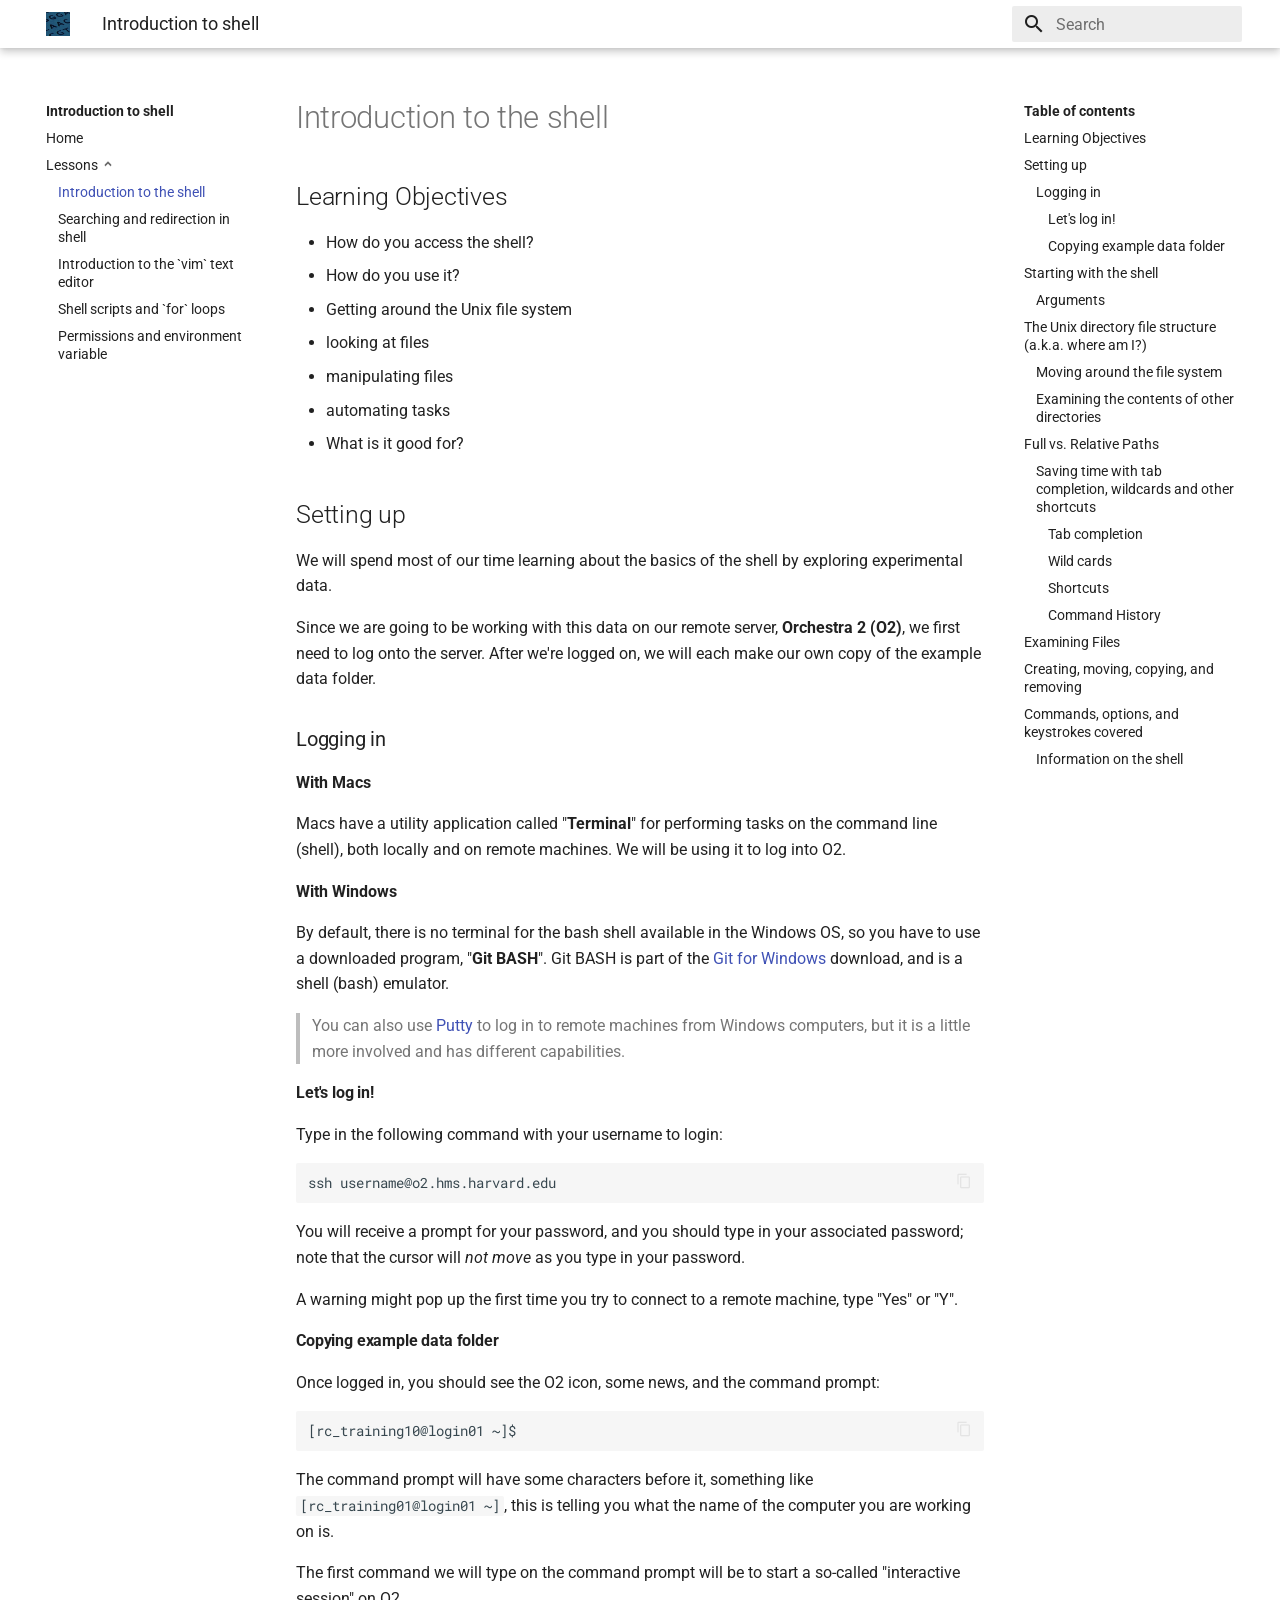
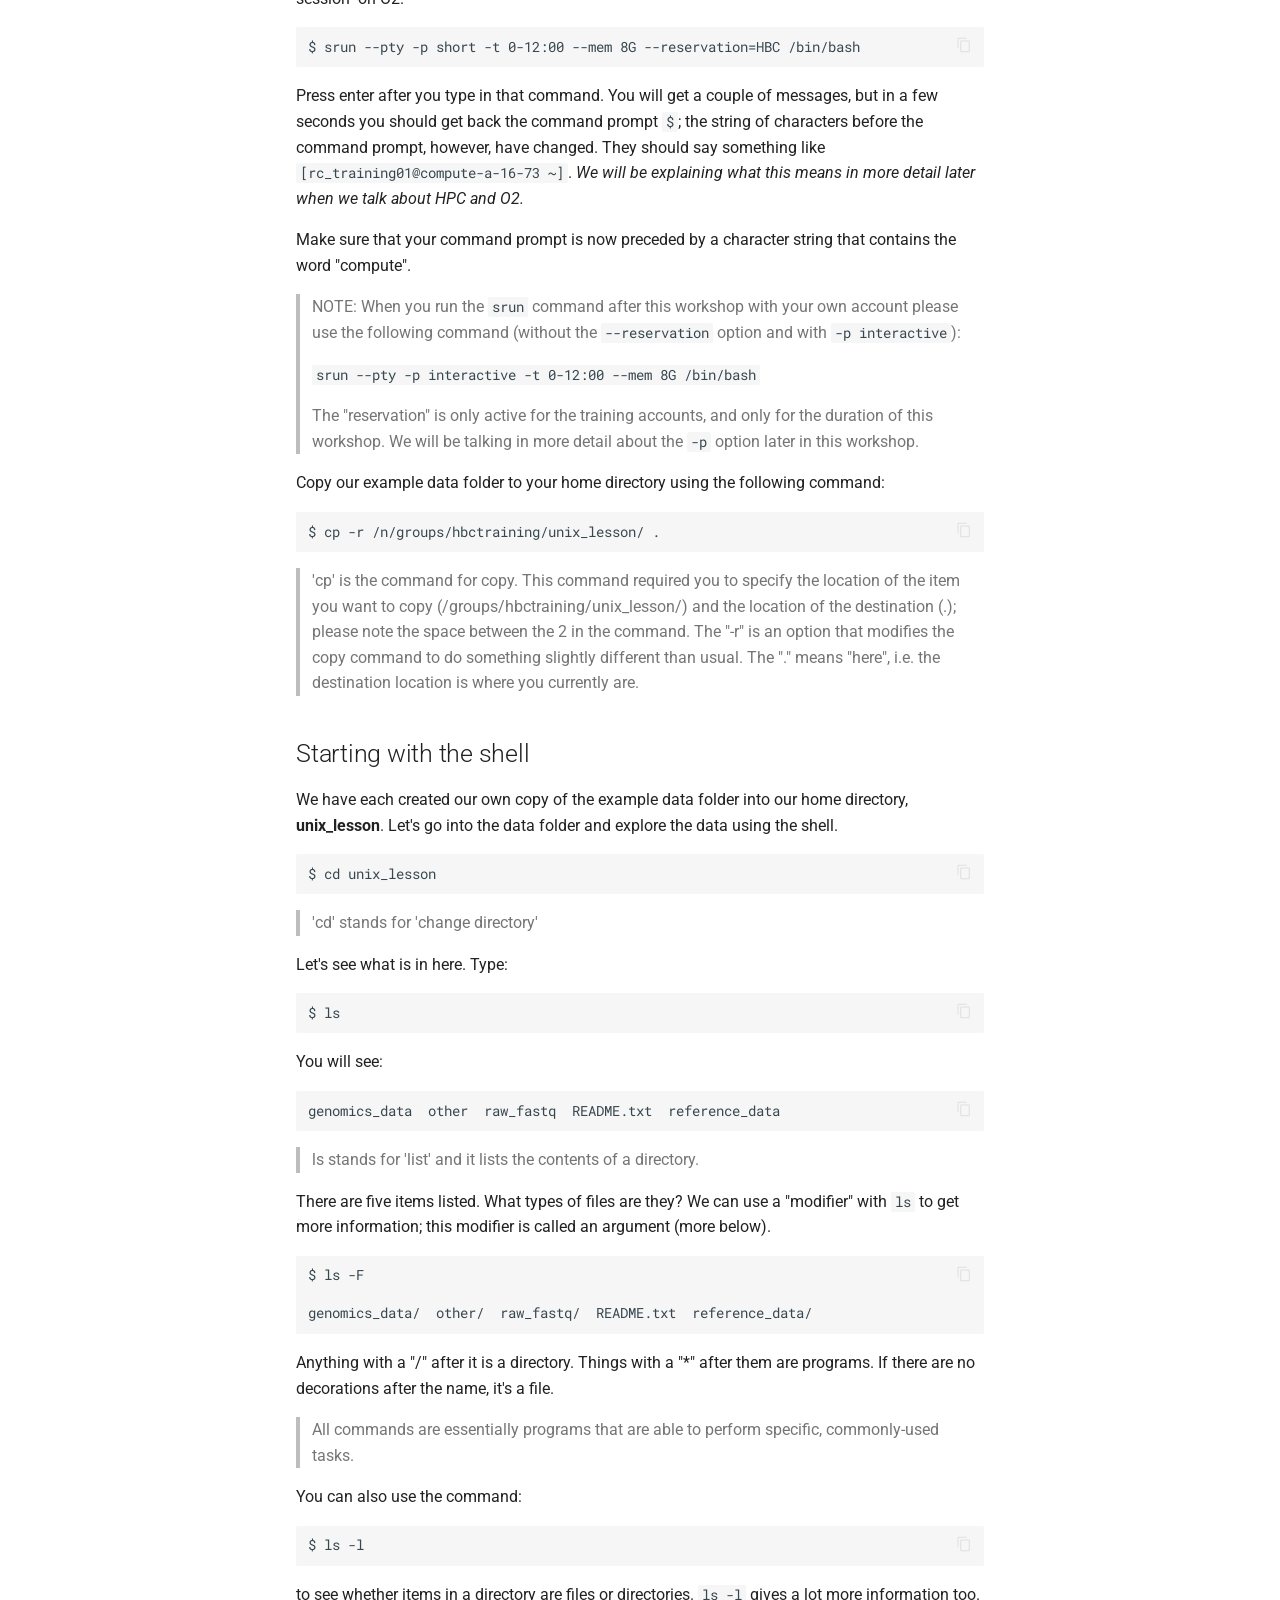
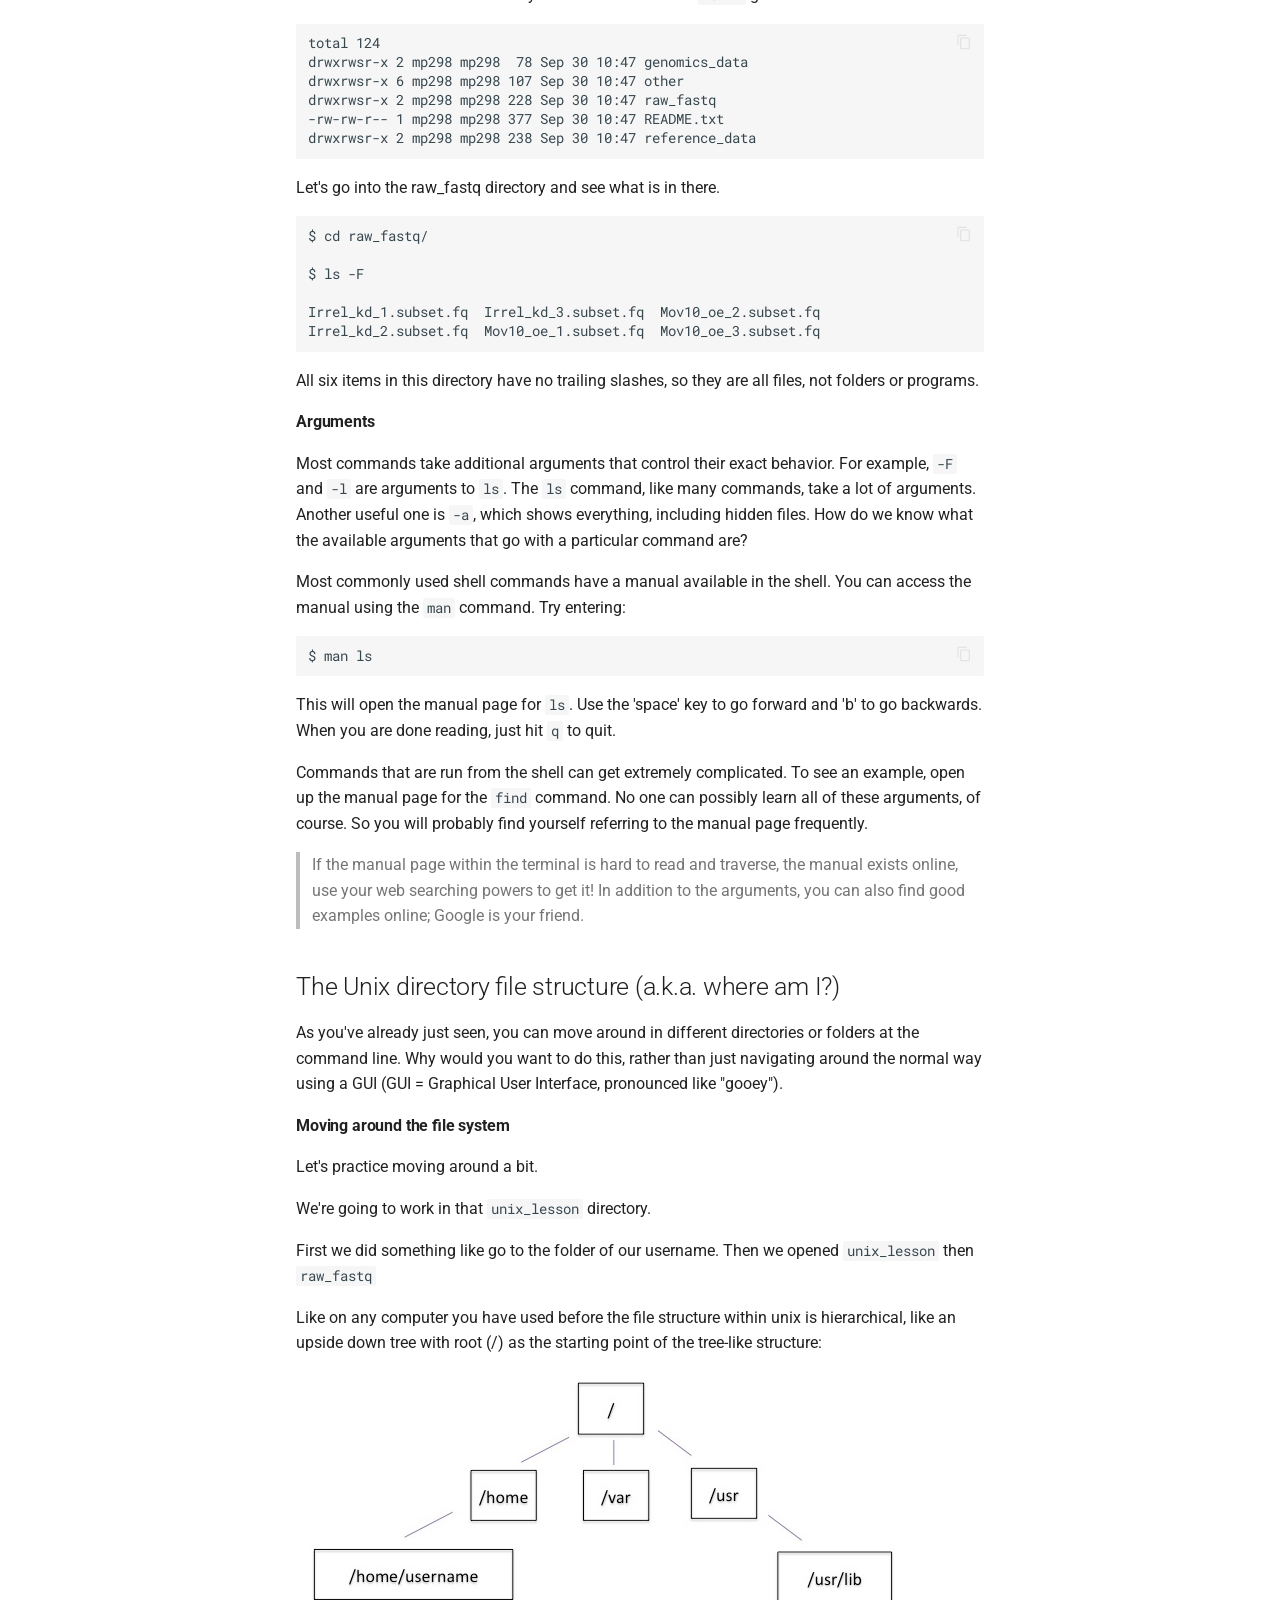
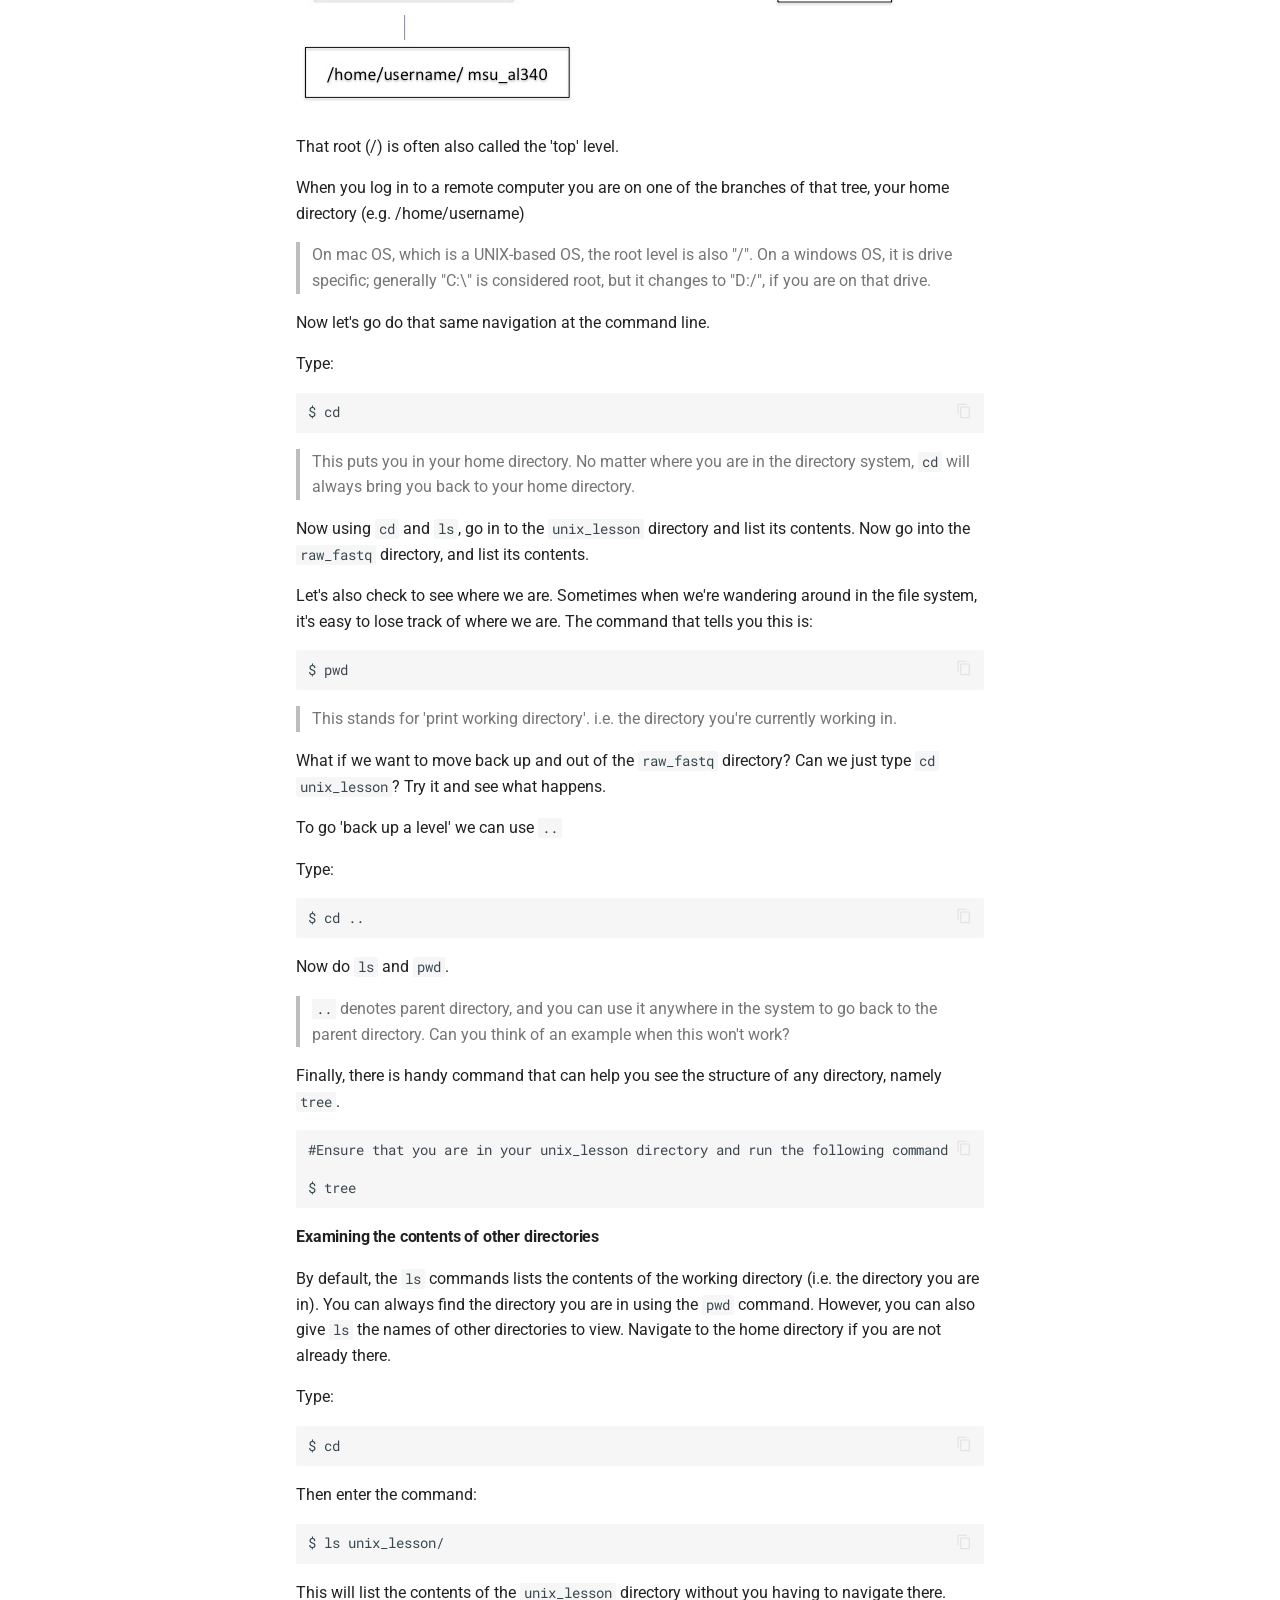
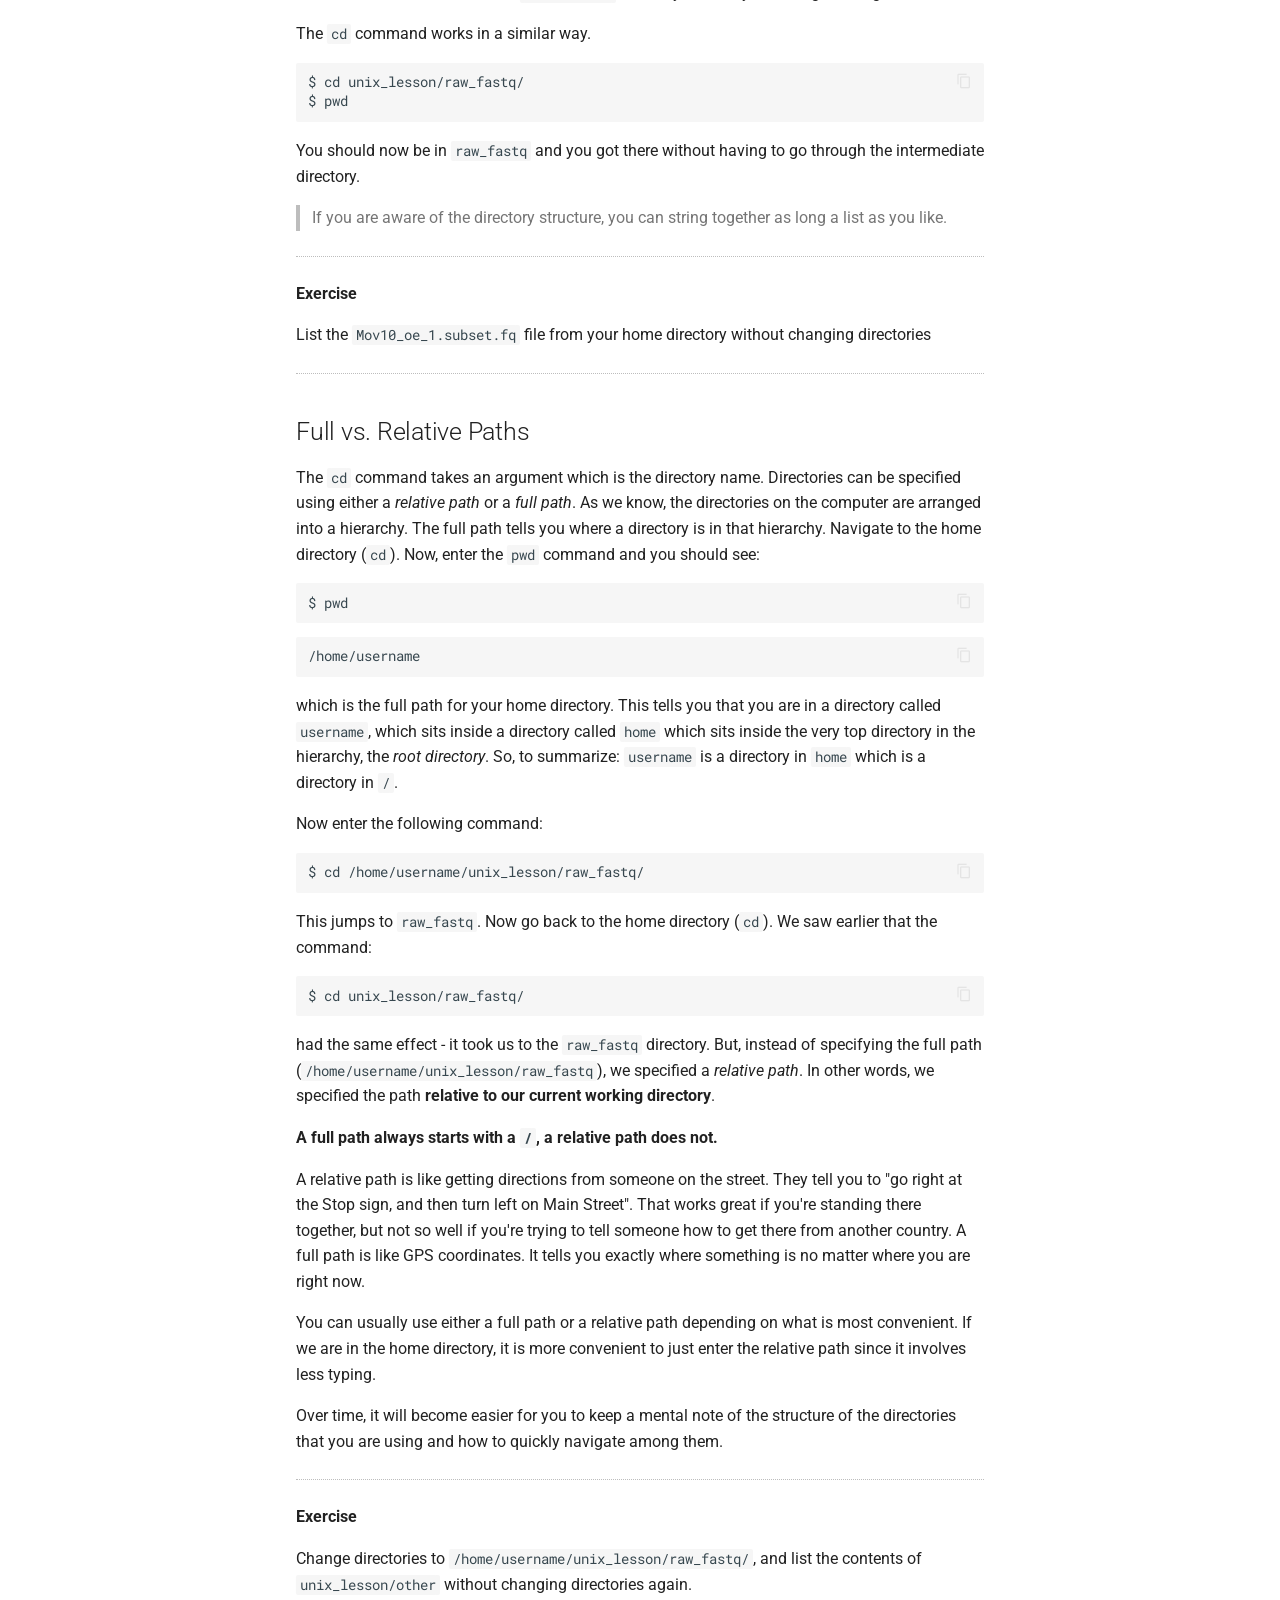
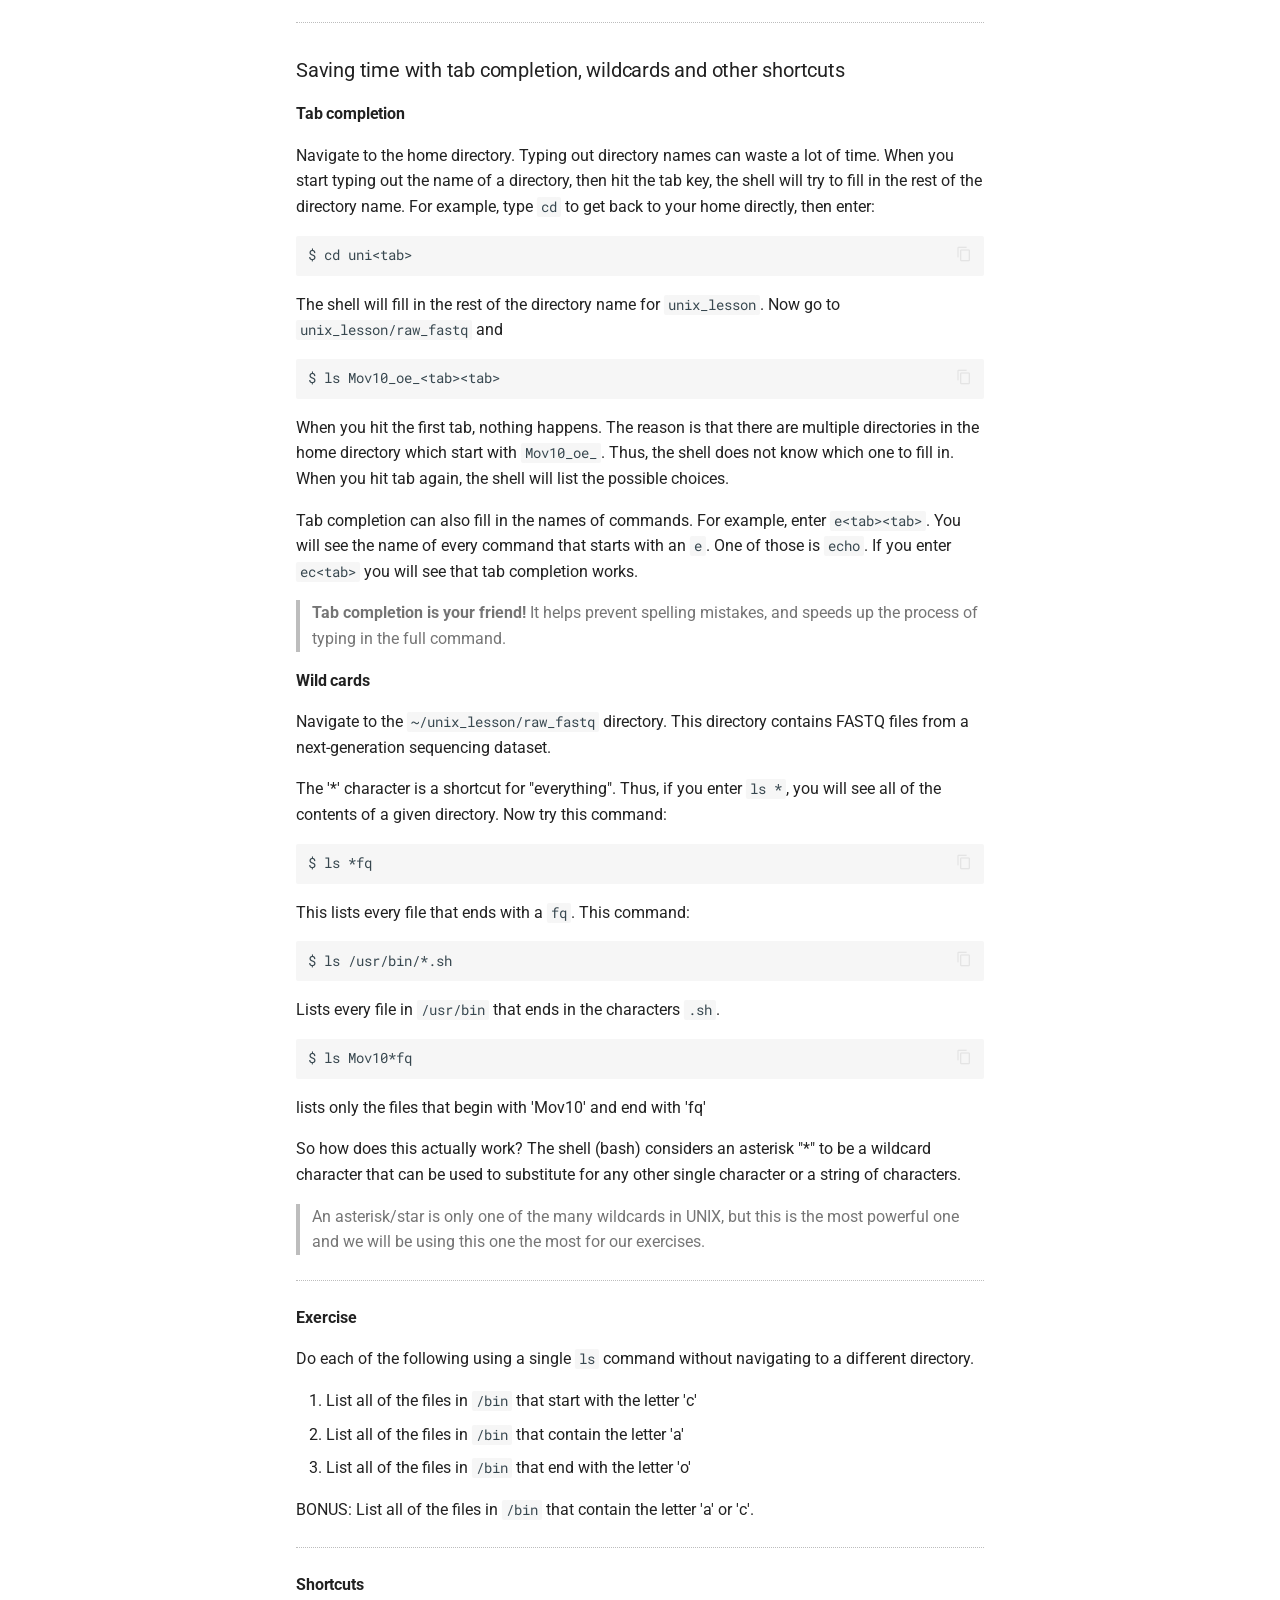
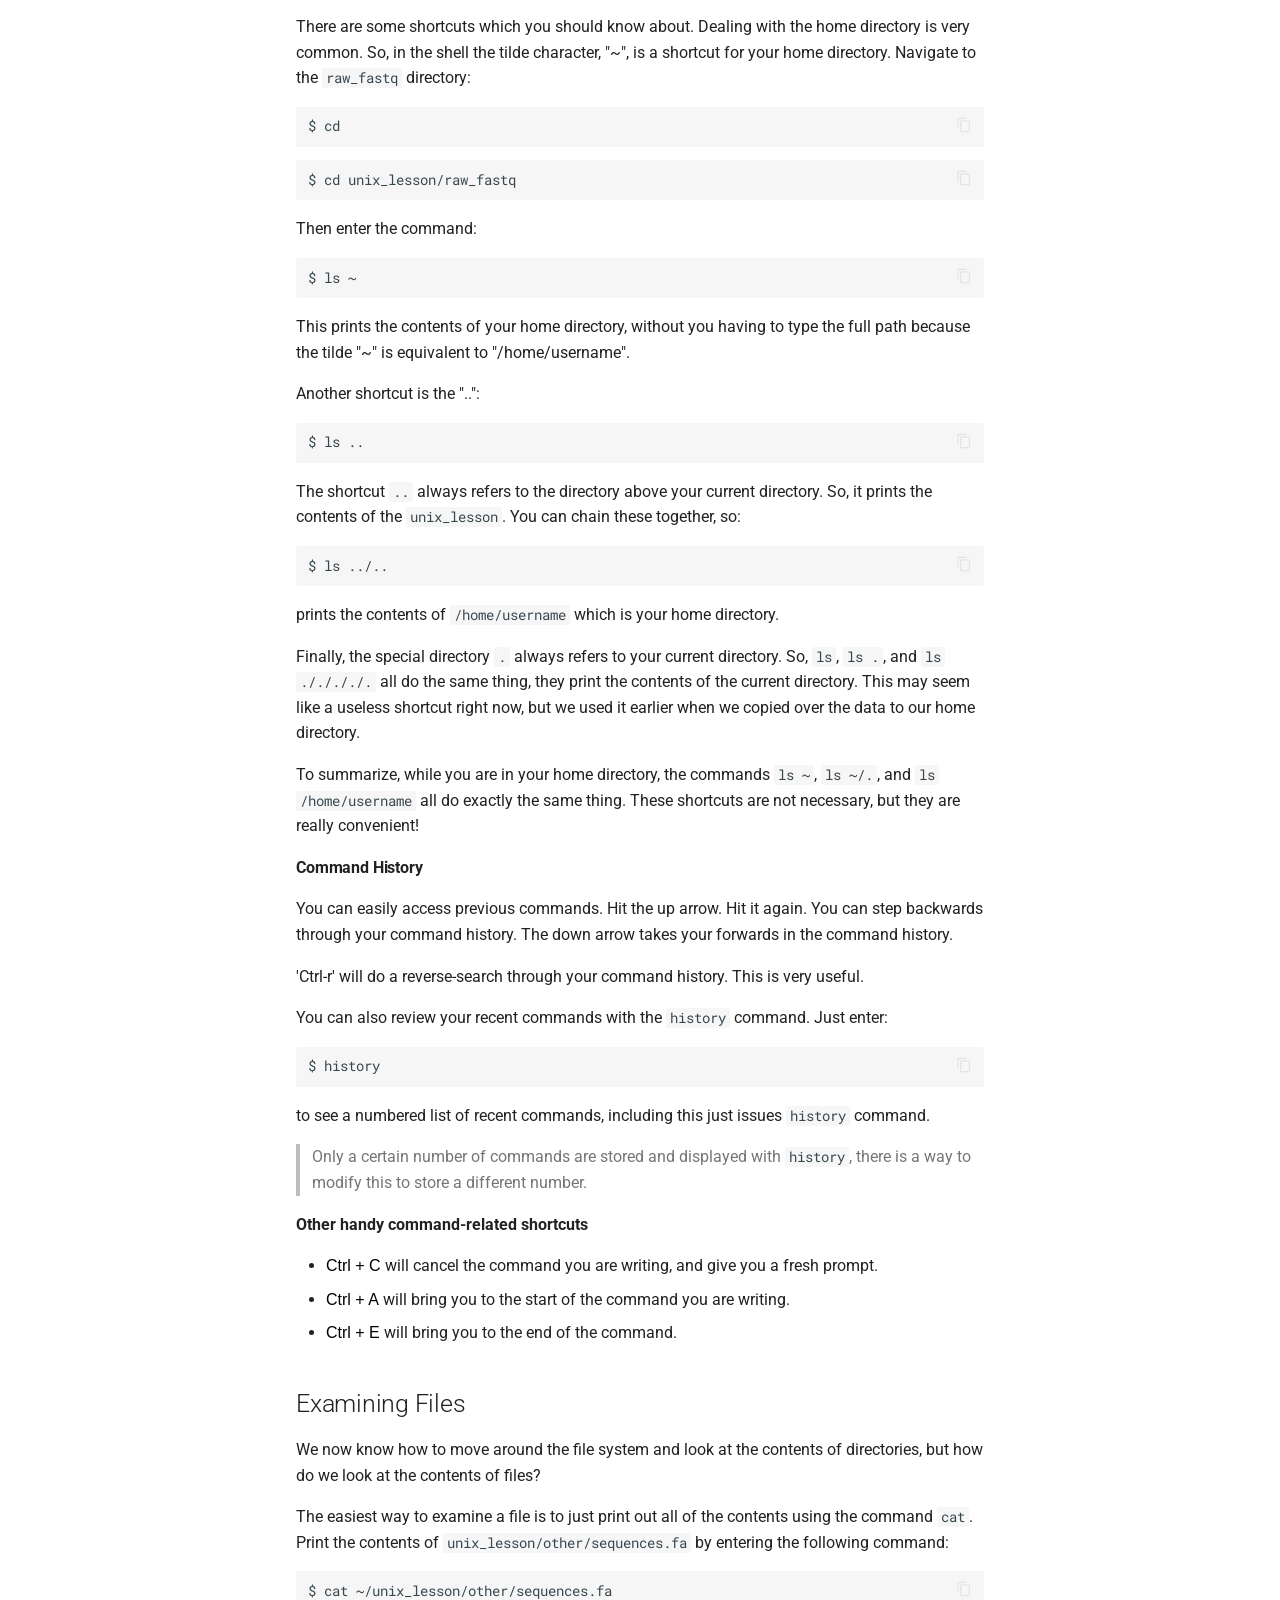
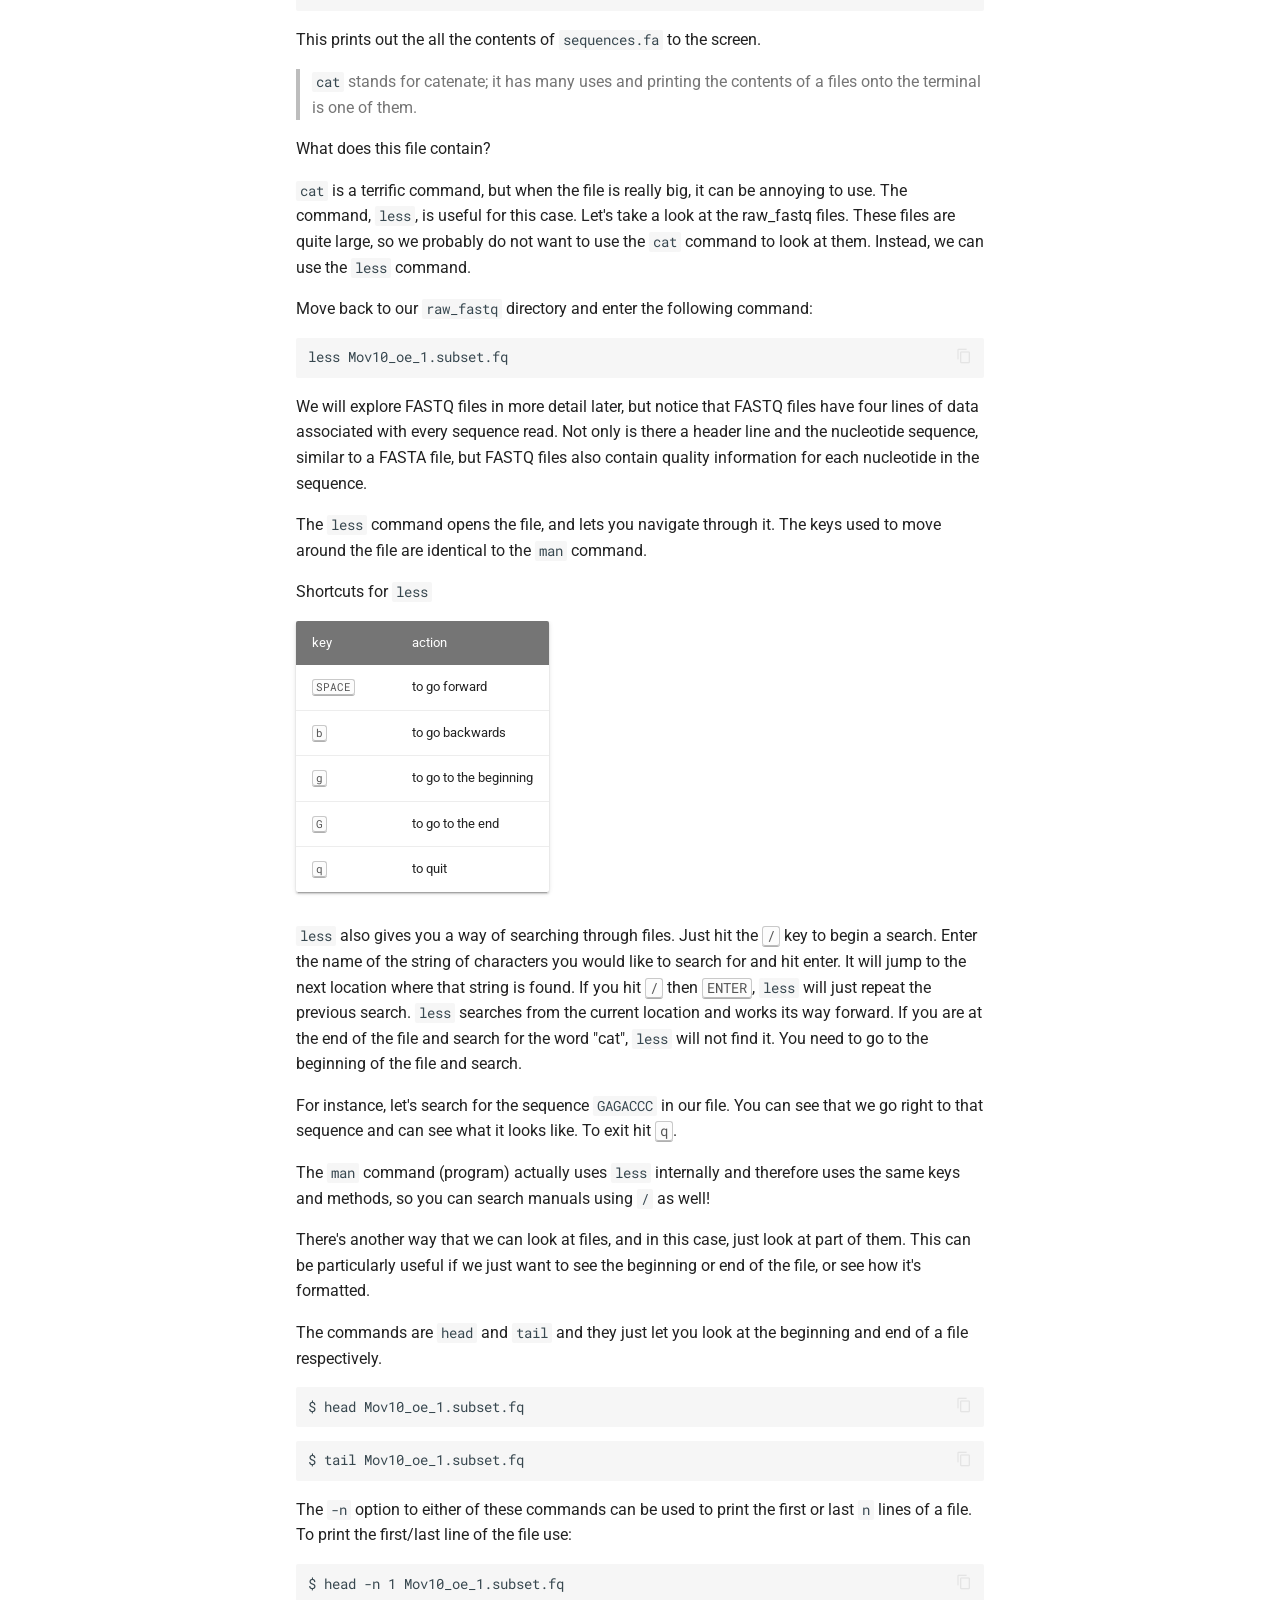
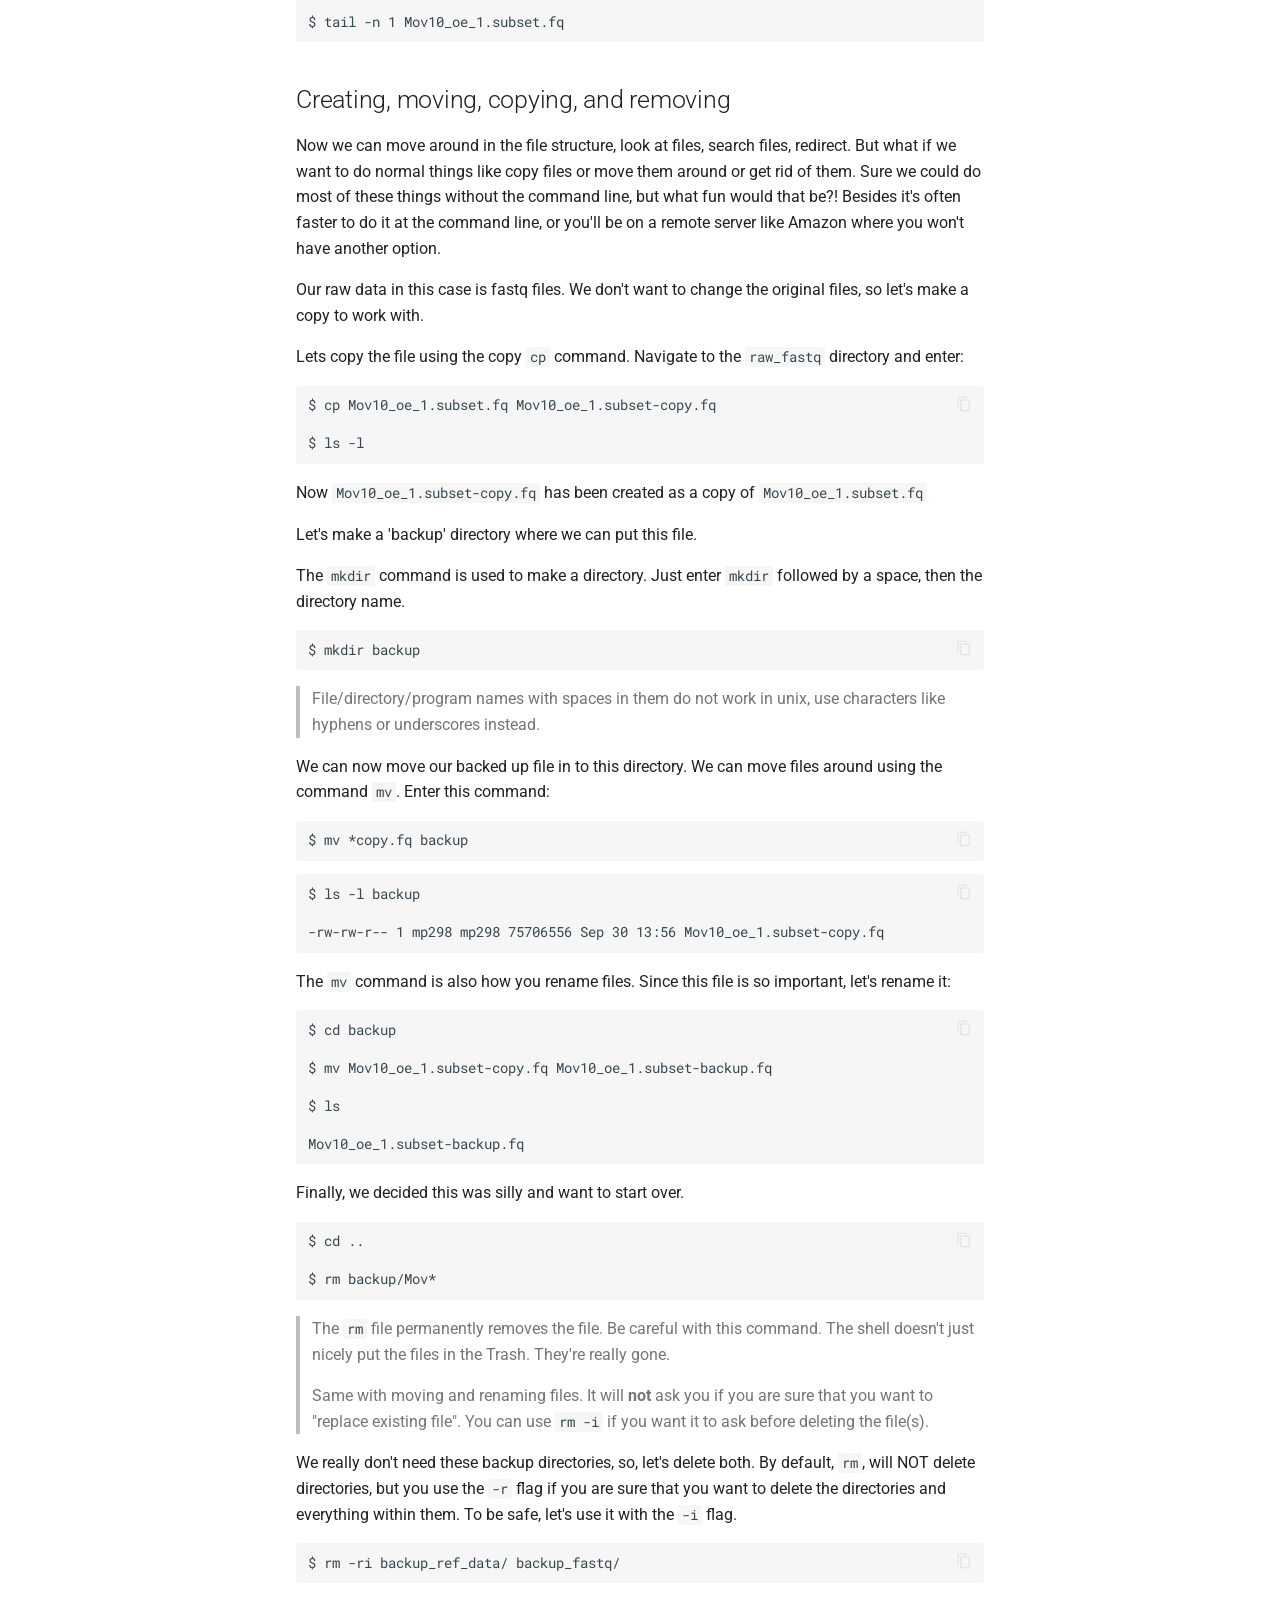
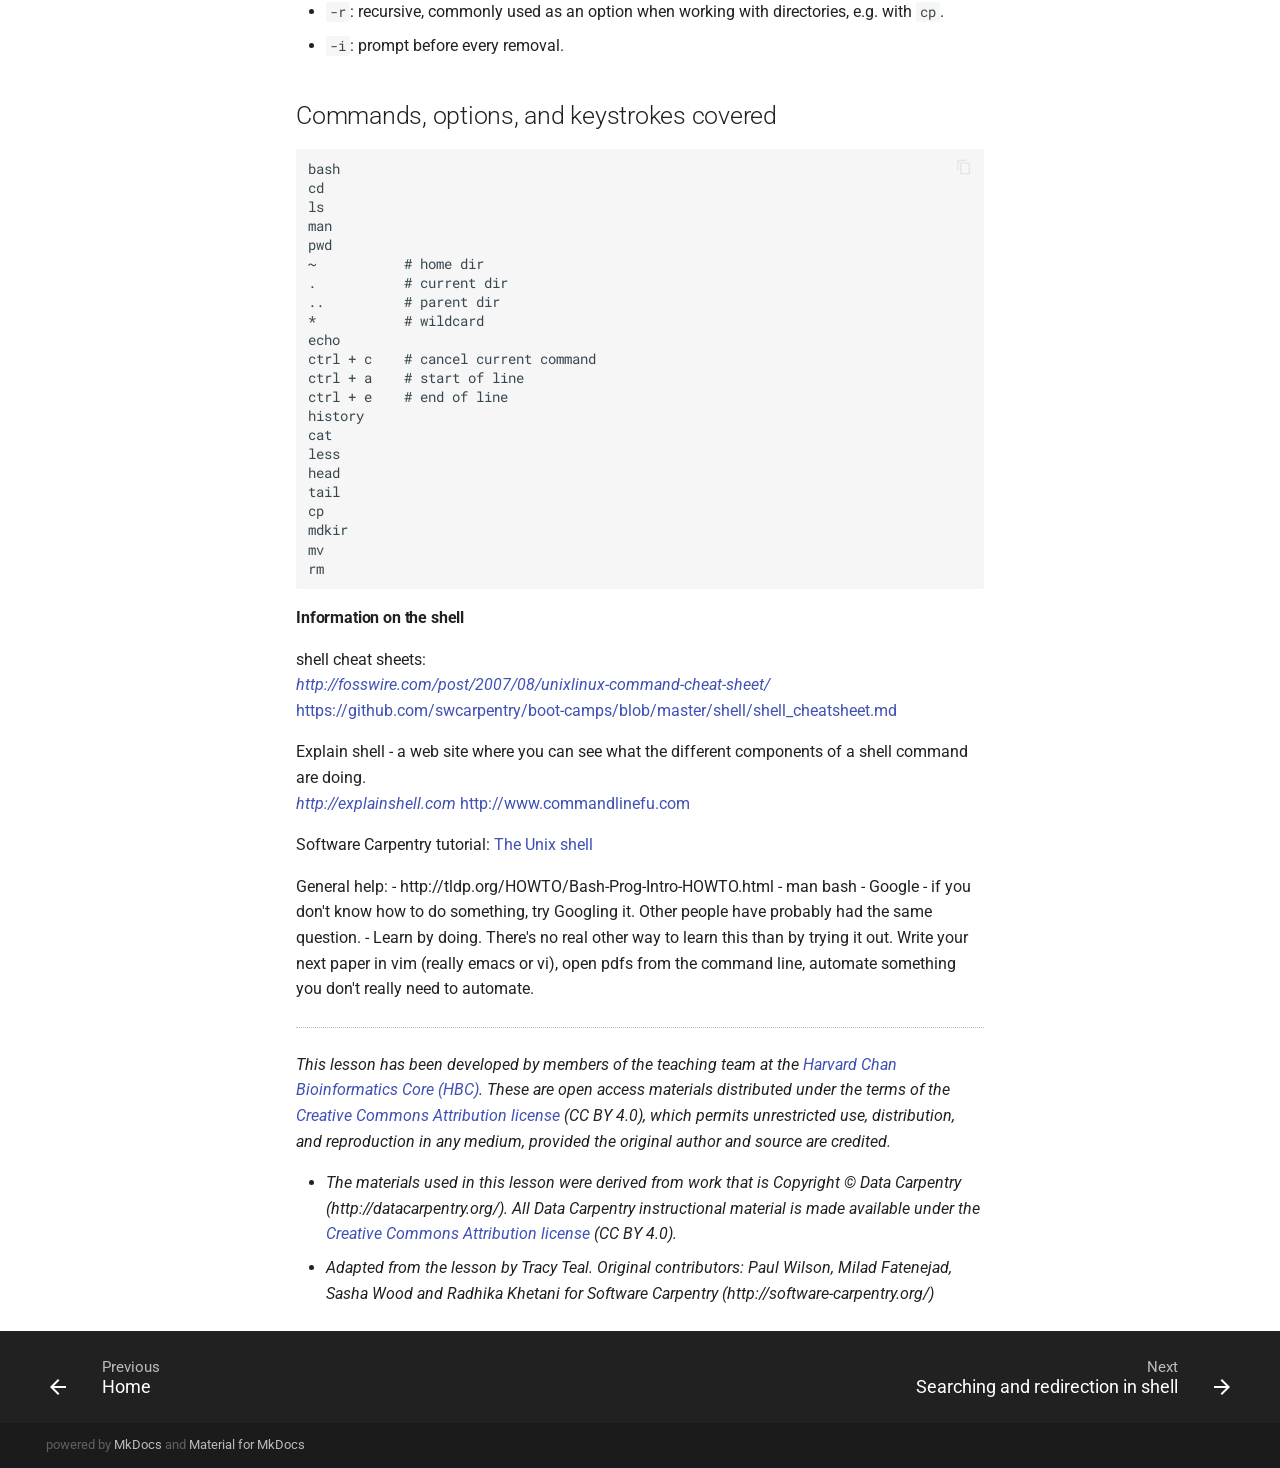
==== commit 38b84925: "Deployed 382eb07 with MkDocs version: 0.17.4" ====
--- a/01_the_filesystem/index.html
+++ b/01_the_filesystem/index.html
@@ -92,7 +92,7 @@
   <nav class="md-header-nav md-grid">
     <div class="md-flex">
       <div class="md-flex__cell md-flex__cell--shrink">
-        <a href=".." title="Introduction to ChIP-seq" class="md-header-nav__button md-logo">
+        <a href=".." title="Introduction to shell" class="md-header-nav__button md-logo">
           
             <img src="../images/dna-sequence-1600x800.jpg" width="24" height="24">
           
@@ -106,7 +106,7 @@
           
             
               <span class="md-header-nav__topic">
-                Introduction to ChIP-seq
+                Introduction to shell
               </span>
               <span class="md-header-nav__topic">
                 Introduction to the shell
@@ -169,7 +169,7 @@
         <img src="../images/dna-sequence-1600x800.jpg" width="48" height="48">
       
     </span>
-    Introduction to ChIP-seq
+    Introduction to shell
   </label>
   
   <ul class="md-nav__list" data-md-scrollfix>
